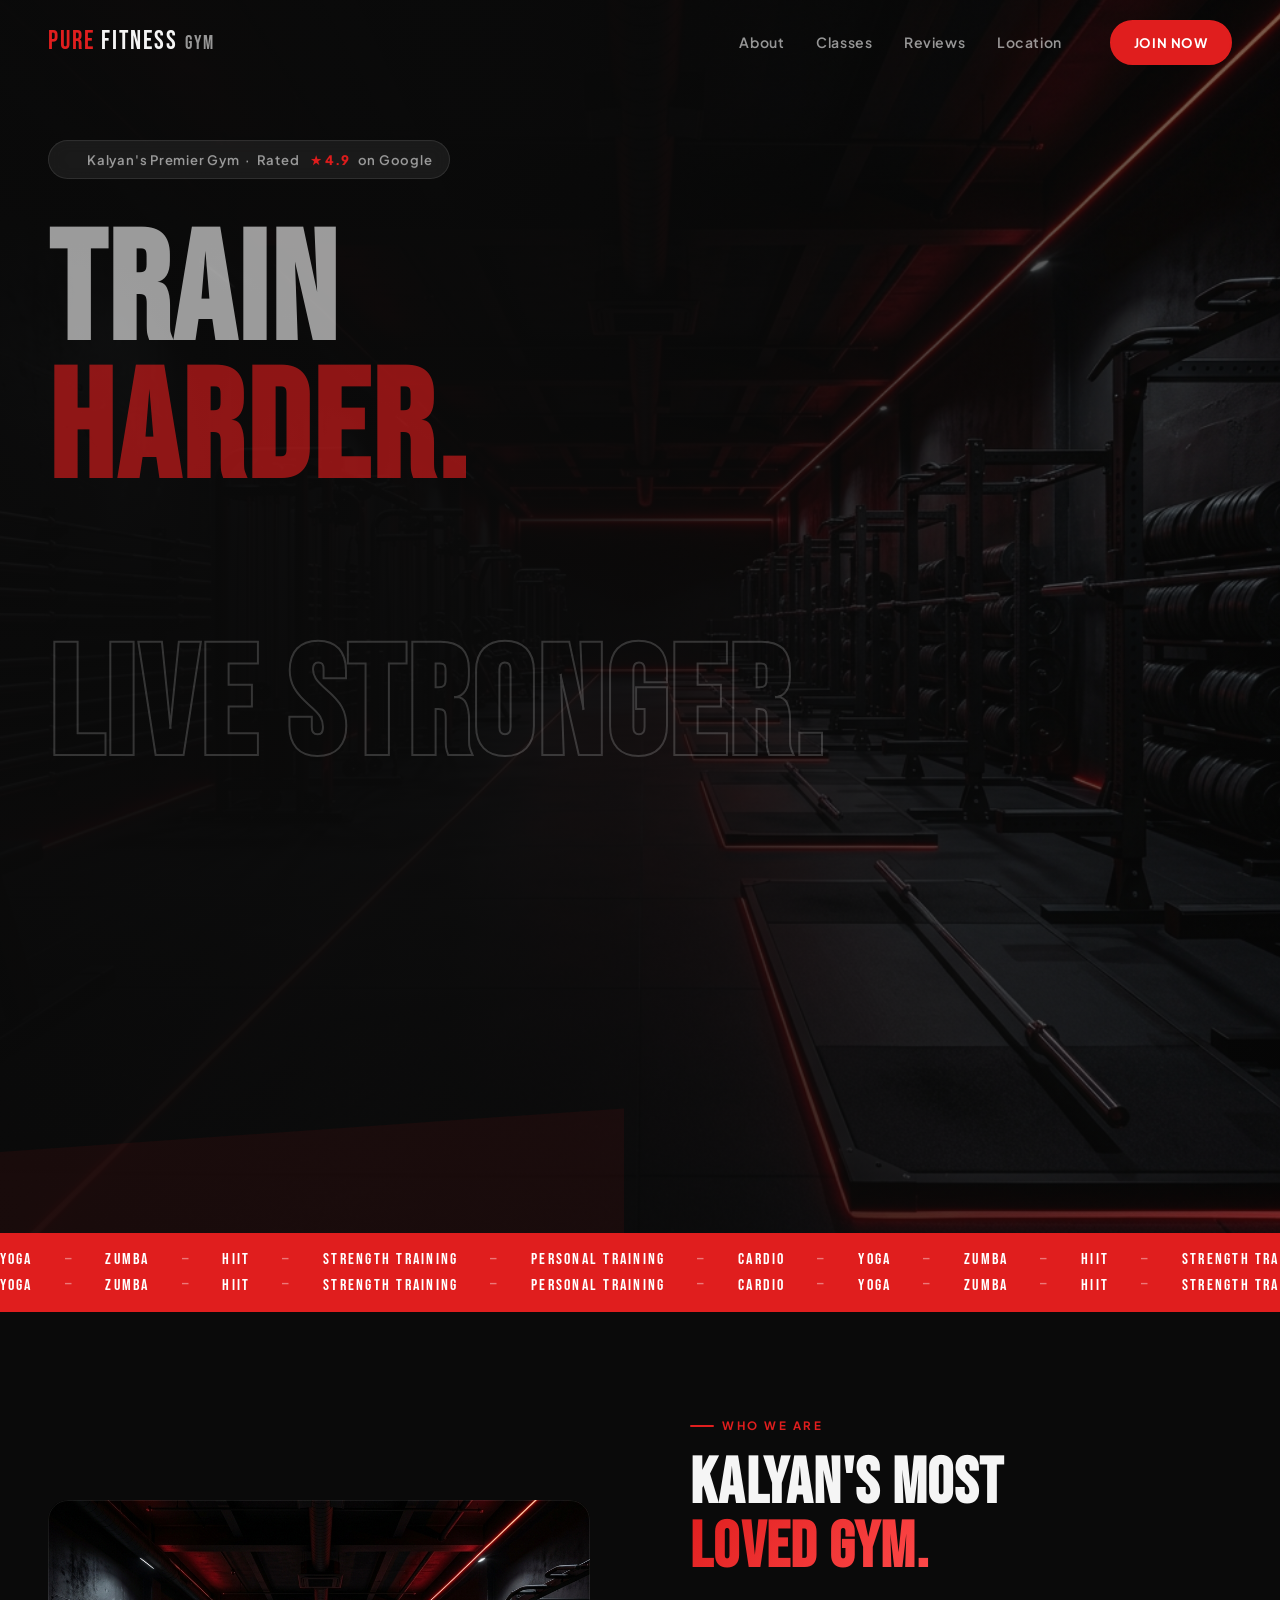
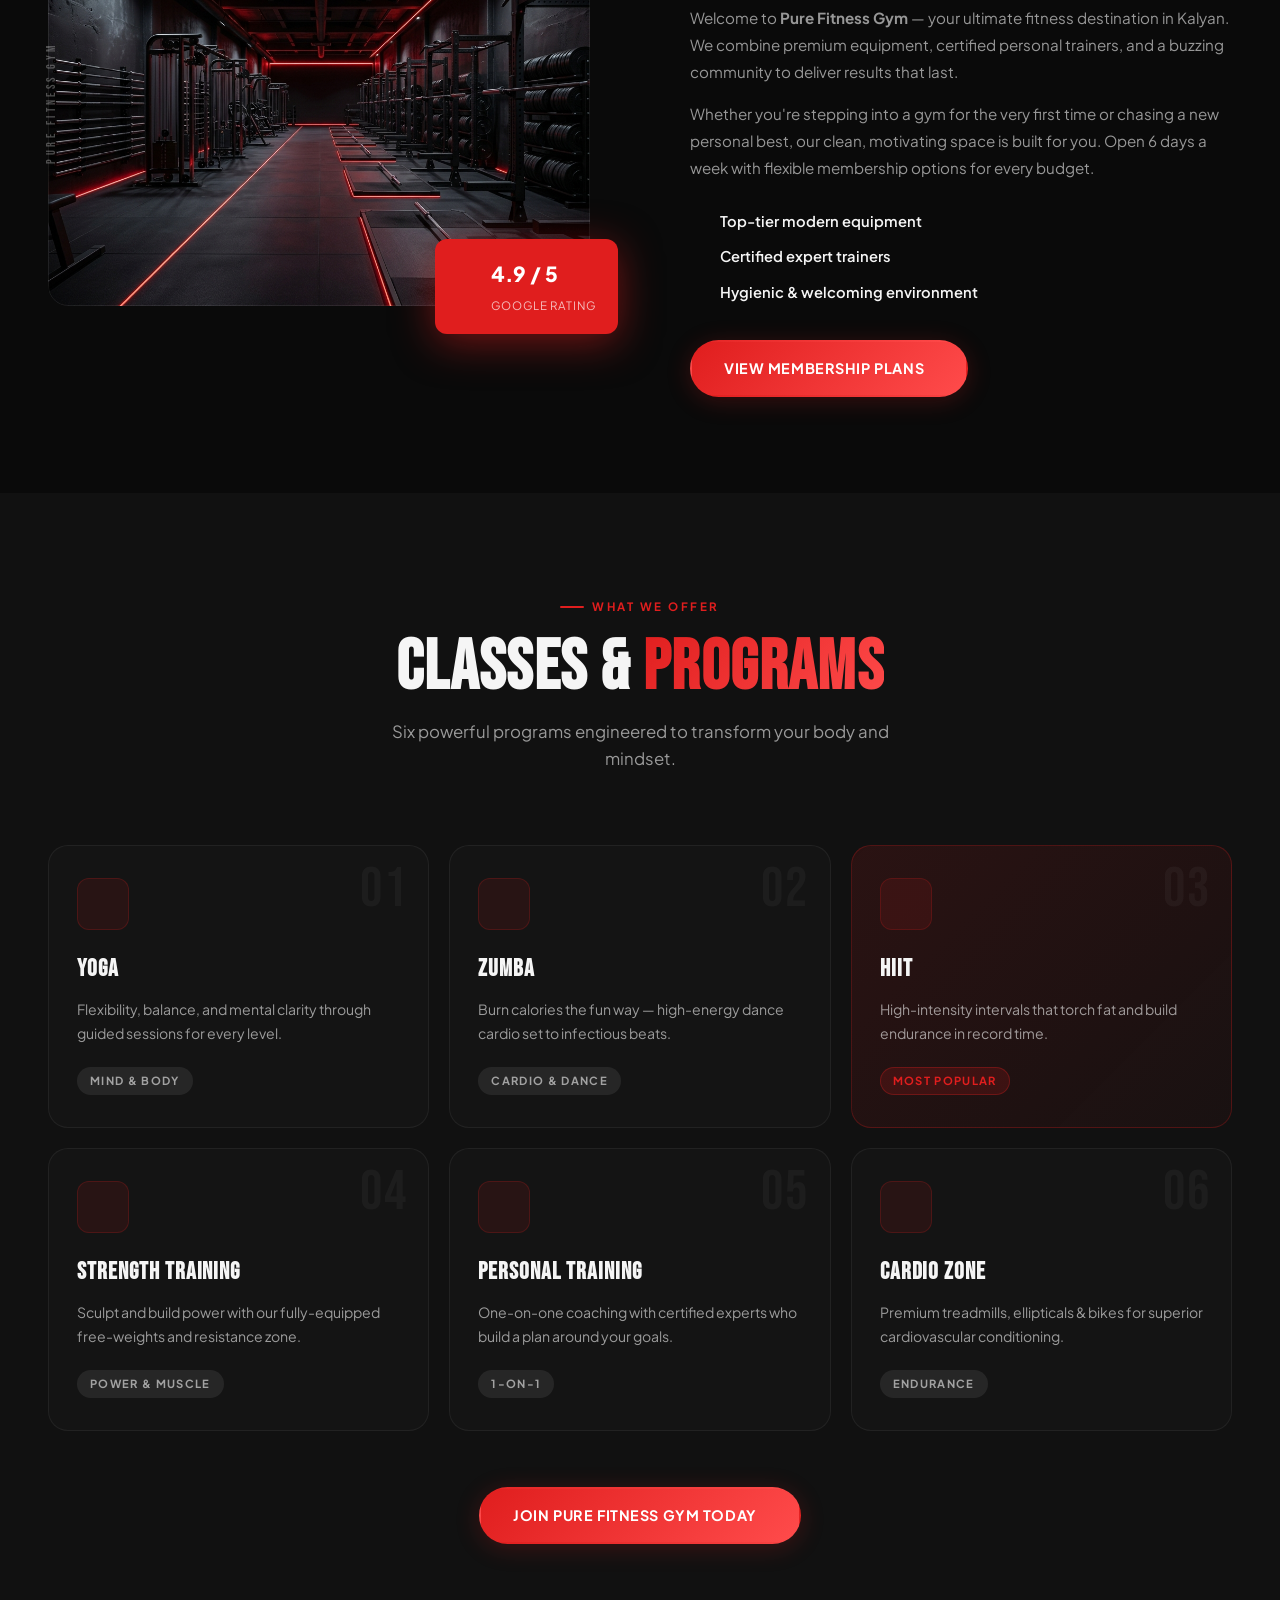
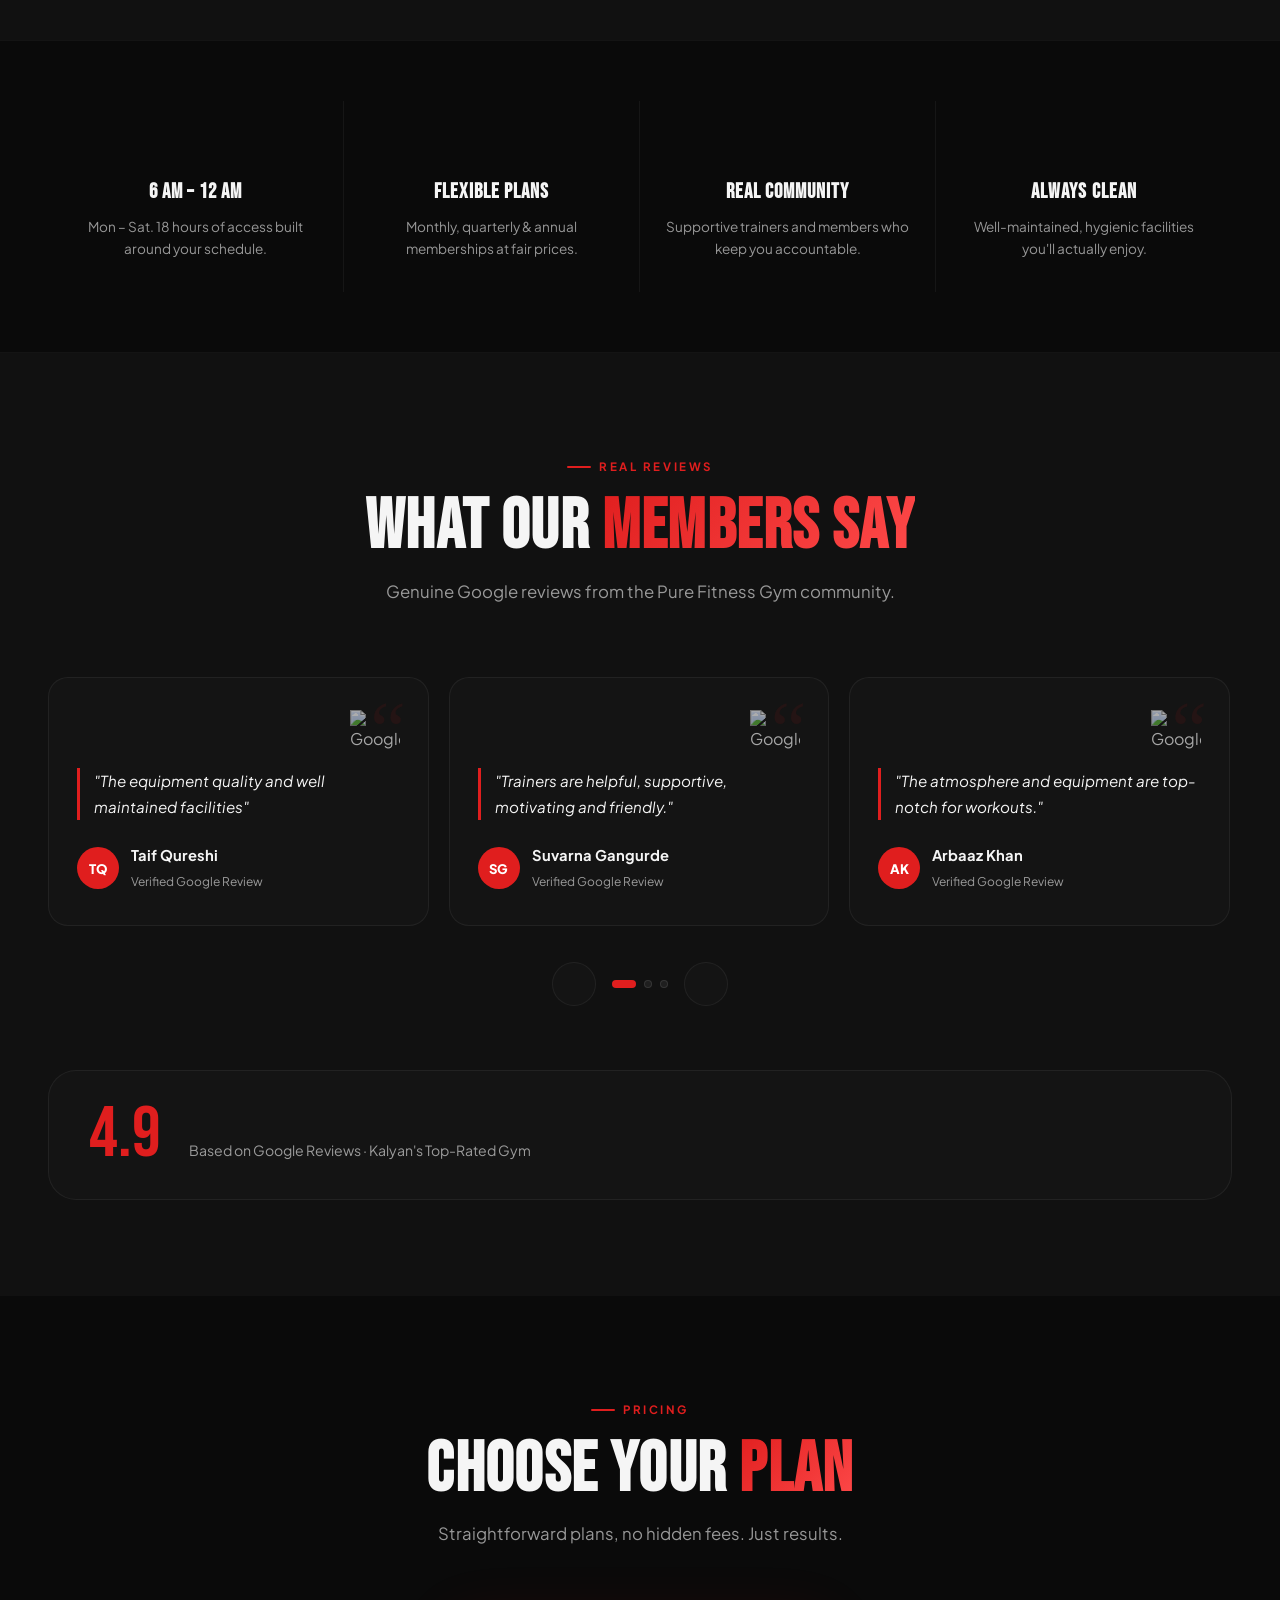
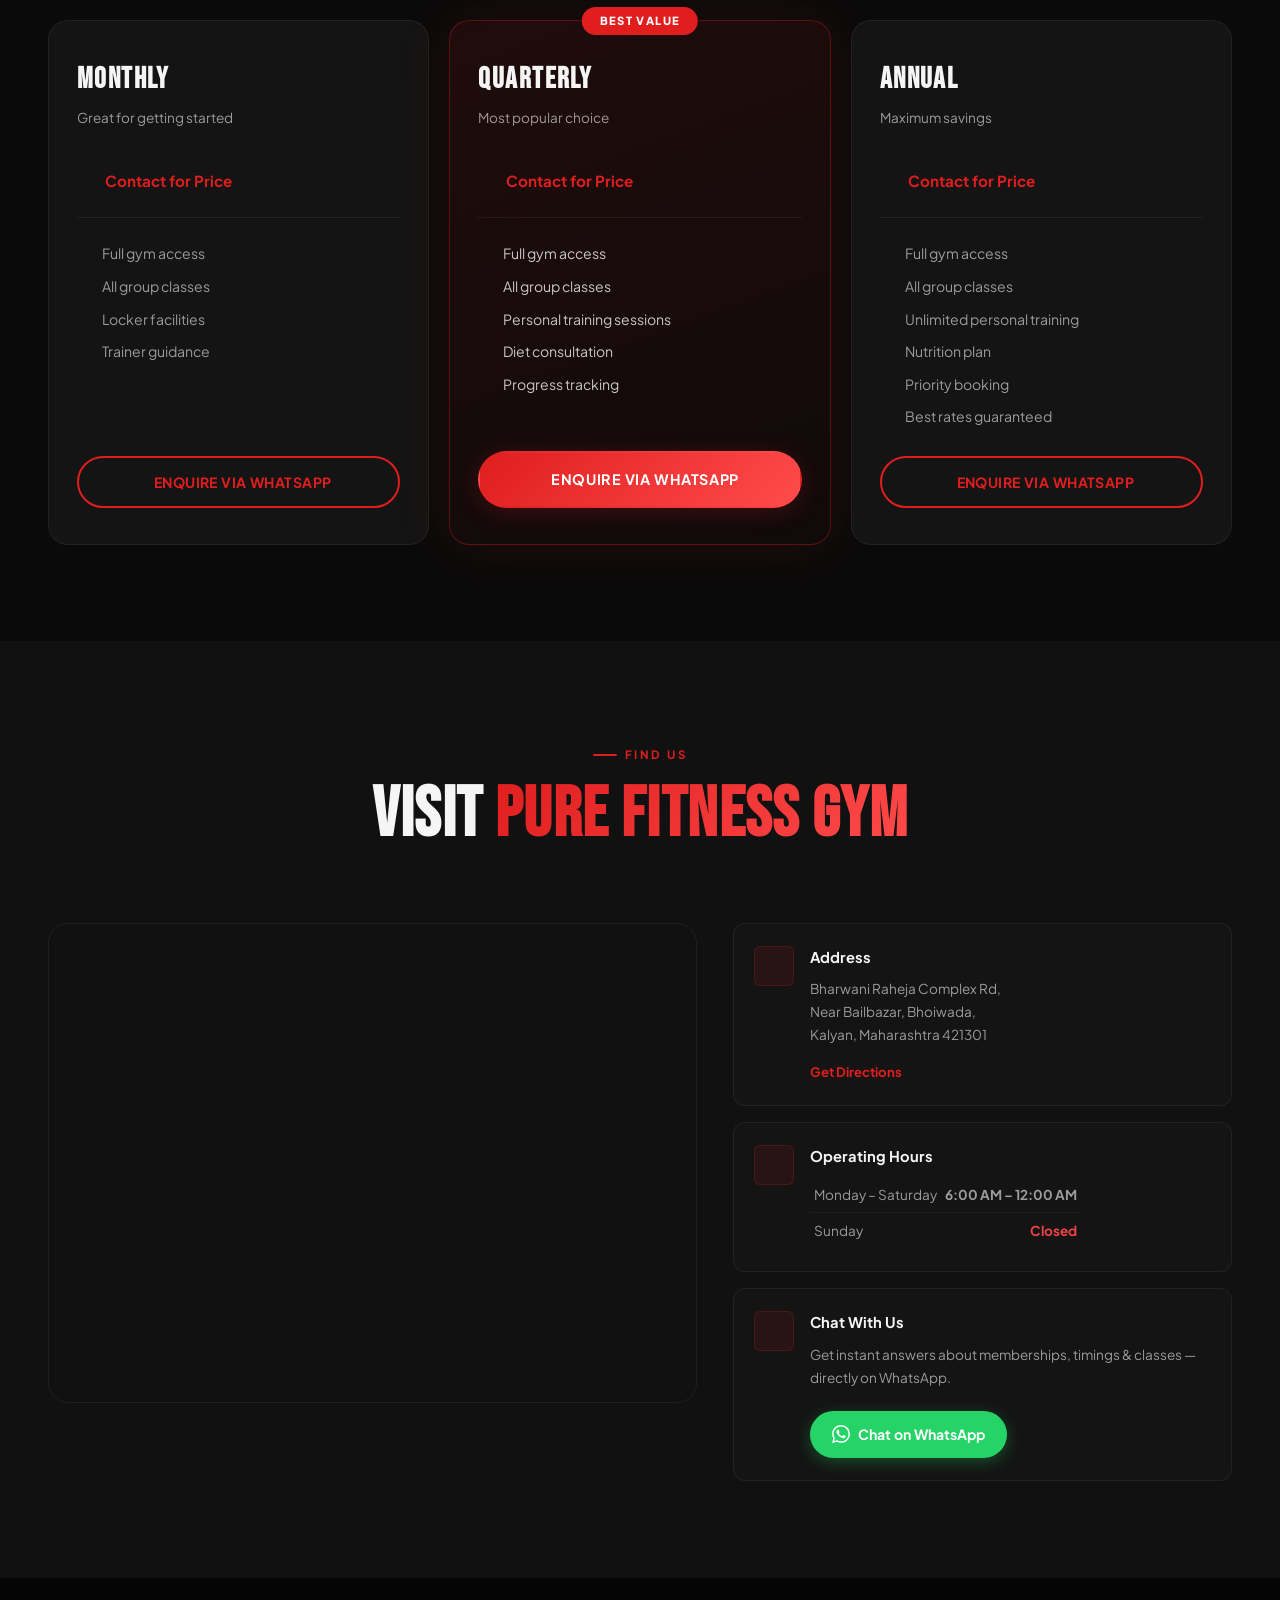
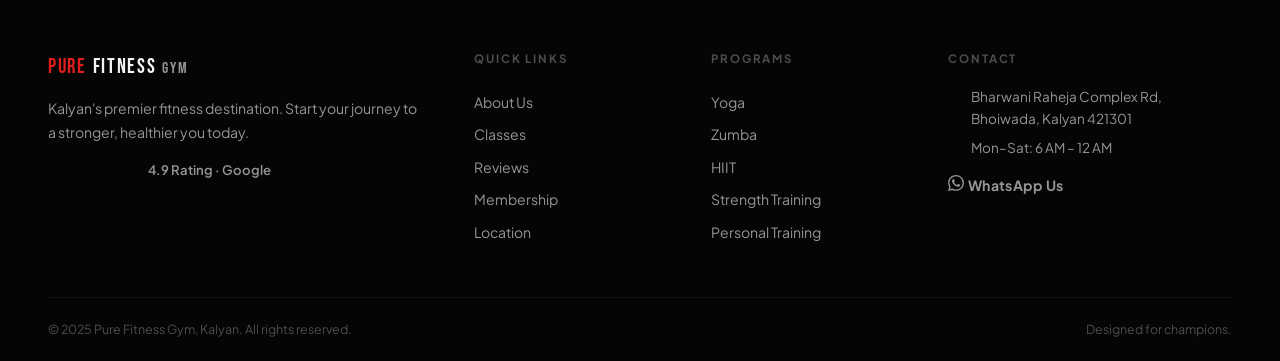
==== index.html @ e7caee36 "first commit" ====
<!DOCTYPE html>
<html lang="en">
<head>
  <meta charset="UTF-8" />
  <meta name="viewport" content="width=device-width, initial-scale=1.0" />

  <title>Pure Fitness Gym | Best Gym in Kalyan – Yoga, Zumba, HIIT & More</title>
  <meta name="description" content="Pure Fitness Gym in Kalyan, Maharashtra – Rated 4.9★ on Google. Premium equipment, expert trainers, Yoga, Zumba, HIIT & Strength Training." />
  <meta name="keywords" content="gym in Kalyan, Pure Fitness Gym, Kalyan gym, yoga Kalyan, HIIT gym, personal trainer Kalyan" />

  <!-- Open Graph -->
  <meta property="og:title" content="Pure Fitness Gym | Best Gym in Kalyan" />
  <meta property="og:description" content="Rated 4.9★ on Google. Premium equipment, expert trainers & diverse classes." />
  <meta property="og:type" content="website" />

  <!-- Google Fonts: Bebas Neue for display, Plus Jakarta Sans for body -->
  <link rel="preconnect" href="https://fonts.googleapis.com" />
  <link rel="preconnect" href="https://fonts.gstatic.com" crossorigin />
  <link href="https://fonts.googleapis.com/css2?family=Bebas+Neue&family=Plus+Jakarta+Sans:wght@300;400;500;600;700;800&display=swap" rel="stylesheet" />

  <!-- Lucide Icons CDN -->
  <script src="https://unpkg.com/lucide@latest/dist/umd/lucide.min.js"></script>

  <!-- GSAP -->
  <script src="https://cdnjs.cloudflare.com/ajax/libs/gsap/3.12.5/gsap.min.js" defer></script>
  <script src="https://cdnjs.cloudflare.com/ajax/libs/gsap/3.12.5/ScrollTrigger.min.js" defer></script>

  <link rel="stylesheet" href="style.css" />
</head>
<body>

<!-- ═══════════════════════════════════════════
     PRELOADER
═══════════════════════════════════════════ -->
<div id="preloader" aria-hidden="true">
  <div class="pre-content">
    <div class="pre-wordmark">
      <span class="pre-pure">PURE</span><span class="pre-fitness">FITNESS</span><span class="pre-gym">GYM</span>
    </div>
    <div class="pre-line"><div class="pre-fill" id="preFill"></div></div>
    <p class="pre-sub">Forging Champions Since Day One</p>
  </div>
</div>

<!-- ═══════════════════════════════════════════
     NAVIGATION
═══════════════════════════════════════════ -->
<header id="nav" role="banner">
  <div class="nav-inner">
    <a href="#hero" class="wordmark" aria-label="Pure Fitness Gym">
      <span class="wm-pure">PURE</span> <span class="wm-fitness">FITNESS</span> <span class="wm-gym">GYM</span>
    </a>

    <nav class="nav-links" aria-label="Main navigation">
      <a href="#about">About</a>
      <a href="#services">Classes</a>
      <a href="#testimonials">Reviews</a>
      <a href="#location">Location</a>
    </nav>

    <a href="#membership" class="nav-pill" id="navJoinBtn">Join Now</a>

    <button class="burger" id="burger" aria-label="Toggle menu" aria-expanded="false">
      <span></span><span></span><span></span>
    </button>
  </div>

  <div class="drawer" id="drawer" aria-hidden="true">
    <a href="#about" class="drawer-link">About</a>
    <a href="#services" class="drawer-link">Classes</a>
    <a href="#testimonials" class="drawer-link">Reviews</a>
    <a href="#location" class="drawer-link">Location</a>
    <a href="#membership" class="nav-pill drawer-pill">Join Now</a>
  </div>
</header>

<main>

<!-- ═══════════════════════════════════════════
     HERO
═══════════════════════════════════════════ -->
<section id="hero" aria-label="Hero">
  <div class="hero-media">
    <img src="hero-bg.png" alt="Pure Fitness Gym — premium strength training floor" class="hero-img" />
    <div class="hero-scrim"></div>
    <!-- Diagonal red slash design element -->
    <div class="hero-slash" aria-hidden="true"></div>
  </div>

  <div class="hero-body">
    <div class="hero-kicker" id="hKicker">
      <i data-lucide="map-pin" class="kicker-icon"></i>
      Kalyan's Premier Gym &nbsp;·&nbsp; Rated
      <span class="kicker-stars">★ 4.9</span>
      on Google
    </div>

    <h1 class="hero-title" id="hTitle">
      TRAIN<br/>
      <em>HARDER.</em><br/>
      <span class="title-outline">LIVE STRONGER.</span>
    </h1>

    <p class="hero-copy" id="hCopy">
      Modern equipment. Certified coaches. Yoga, Zumba, HIIT &amp; Strength Training —
      all in one powerful space in Kalyan.
    </p>

    <div class="hero-actions" id="hActions">
      <a href="#membership" class="btn-red" id="heroJoinBtn">
        Start Your Journey
        <i data-lucide="arrow-right"></i>
      </a>
      <a href="#services" class="btn-ghost" id="heroExploreBtn">
        <i data-lucide="dumbbell"></i>
        Explore Classes
      </a>
    </div>

    <div class="hero-stats" id="hStats">
      <div class="hstat">
        <span class="hstat-n" data-target="500">0</span><span class="hstat-plus">+</span>
        <p>Active Members</p>
      </div>
      <div class="hstat-rule"></div>
      <div class="hstat">
        <span class="hstat-n" data-target="5">0</span>
        <p>Expert Trainers</p>
      </div>
      <div class="hstat-rule"></div>
      <div class="hstat">
        <span class="hstat-n" data-target="6">0</span>
        <p>Days a Week</p>
      </div>
    </div>
  </div>

  <a href="#ticker" class="scroll-hint" aria-label="Scroll down">
    <i data-lucide="chevrons-down"></i>
  </a>
</section>

<!-- ═══════════════════════════════════════════
     TICKER
═══════════════════════════════════════════ -->
<div id="ticker" class="ticker-wrap" aria-label="Class offerings">
  <div class="ticker-track" id="tickerTrack">
    <span>YOGA</span><span class="sep" aria-hidden="true">—</span>
    <span>ZUMBA</span><span class="sep" aria-hidden="true">—</span>
    <span>HIIT</span><span class="sep" aria-hidden="true">—</span>
    <span>STRENGTH TRAINING</span><span class="sep" aria-hidden="true">—</span>
    <span>PERSONAL TRAINING</span><span class="sep" aria-hidden="true">—</span>
    <span>CARDIO</span><span class="sep" aria-hidden="true">—</span>
    <span>YOGA</span><span class="sep" aria-hidden="true">—</span>
    <span>ZUMBA</span><span class="sep" aria-hidden="true">—</span>
    <span>HIIT</span><span class="sep" aria-hidden="true">—</span>
    <span>STRENGTH TRAINING</span><span class="sep" aria-hidden="true">—</span>
    <span>PERSONAL TRAINING</span><span class="sep" aria-hidden="true">—</span>
    <span>CARDIO</span><span class="sep" aria-hidden="true">—</span>
  </div>
</div>

<!-- ═══════════════════════════════════════════
     ABOUT
═══════════════════════════════════════════ -->
<section id="about" class="section" aria-label="About Pure Fitness Gym">
  <div class="container">
    <div class="about-layout">

      <div class="about-visual" id="aboutVisual">
        <div class="about-frame">
          <img src="hero-bg.png" alt="Pure Fitness Gym training floor" loading="lazy" />
          <div class="frame-border"></div>
        </div>
        <div class="about-badge">
          <i data-lucide="star" class="badge-star"></i>
          <div>
            <strong>4.9 / 5</strong>
            <span>Google Rating</span>
          </div>
        </div>
        <!-- Vertical accent text -->
        <p class="about-vert-text" aria-hidden="true">PURE FITNESS GYM</p>
      </div>

      <div class="about-text" id="aboutText">
        <span class="eyebrow">Who We Are</span>
        <h2>Kalyan's Most<br /><mark>Loved Gym.</mark></h2>
        <p>
          Welcome to <strong>Pure Fitness Gym</strong> — your ultimate fitness destination in Kalyan.
          We combine premium equipment, certified personal trainers, and a buzzing community
          to deliver results that last.
        </p>
        <p>
          Whether you're stepping into a gym for the very first time or chasing a new personal best,
          our clean, motivating space is built for you. Open 6 days a week with flexible membership
          options for every budget.
        </p>

        <ul class="about-pills">
          <li>
            <i data-lucide="zap"></i>
            <span>Top-tier modern equipment</span>
          </li>
          <li>
            <i data-lucide="shield-check"></i>
            <span>Certified expert trainers</span>
          </li>
          <li>
            <i data-lucide="sparkles"></i>
            <span>Hygienic &amp; welcoming environment</span>
          </li>
        </ul>

        <a href="#membership" class="btn-red" id="aboutJoinBtn">
          View Membership Plans
          <i data-lucide="arrow-right"></i>
        </a>
      </div>
    </div>
  </div>
</section>

<!-- ═══════════════════════════════════════════
     SERVICES
═══════════════════════════════════════════ -->
<section id="services" class="section section--dark" aria-label="Classes and Services">
  <div class="container">
    <div class="section-head" id="servicesHead">
      <span class="eyebrow">What We Offer</span>
      <h2>Classes &amp; <mark>Programs</mark></h2>
      <p>Six powerful programs engineered to transform your body and mindset.</p>
    </div>

    <div class="services-grid" id="servicesGrid">

      <article class="svc-card" id="svcYoga">
        <div class="svc-num">01</div>
        <div class="svc-icon"><i data-lucide="wind"></i></div>
        <h3>Yoga</h3>
        <p>Flexibility, balance, and mental clarity through guided sessions for every level.</p>
        <span class="svc-tag">Mind &amp; Body</span>
      </article>

      <article class="svc-card" id="svcZumba">
        <div class="svc-num">02</div>
        <div class="svc-icon"><i data-lucide="music-2"></i></div>
        <h3>Zumba</h3>
        <p>Burn calories the fun way — high-energy dance cardio set to infectious beats.</p>
        <span class="svc-tag">Cardio &amp; Dance</span>
      </article>

      <article class="svc-card svc-card--featured" id="svcHIIT">
        <div class="svc-num">03</div>
        <div class="svc-icon"><i data-lucide="flame"></i></div>
        <h3>HIIT</h3>
        <p>High-intensity intervals that torch fat and build endurance in record time.</p>
        <span class="svc-tag svc-tag--hot">Most Popular</span>
      </article>

      <article class="svc-card" id="svcStrength">
        <div class="svc-num">04</div>
        <div class="svc-icon"><i data-lucide="dumbbell"></i></div>
        <h3>Strength Training</h3>
        <p>Sculpt and build power with our fully-equipped free-weights and resistance zone.</p>
        <span class="svc-tag">Power &amp; Muscle</span>
      </article>

      <article class="svc-card" id="svcPersonal">
        <div class="svc-num">05</div>
        <div class="svc-icon"><i data-lucide="target"></i></div>
        <h3>Personal Training</h3>
        <p>One-on-one coaching with certified experts who build a plan around your goals.</p>
        <span class="svc-tag">1-on-1</span>
      </article>

      <article class="svc-card" id="svcCardio">
        <div class="svc-num">06</div>
        <div class="svc-icon"><i data-lucide="activity"></i></div>
        <h3>Cardio Zone</h3>
        <p>Premium treadmills, ellipticals &amp; bikes for superior cardiovascular conditioning.</p>
        <span class="svc-tag">Endurance</span>
      </article>

    </div>

    <div class="services-cta">
      <a href="#membership" class="btn-red" id="servicesJoinBtn">
        Join Pure Fitness Gym Today
        <i data-lucide="arrow-right"></i>
      </a>
    </div>
  </div>
</section>

<!-- ═══════════════════════════════════════════
     PILLARS / WHY US
═══════════════════════════════════════════ -->
<section class="pillars" aria-label="Why choose Pure Fitness Gym">
  <div class="container">
    <div class="pillars-grid" id="pillarsGrid">
      <div class="pillar">
        <i data-lucide="clock-3"></i>
        <h4>6 AM – 12 AM</h4>
        <p>Mon – Sat. 18 hours of access built around your schedule.</p>
      </div>
      <div class="pillar">
        <i data-lucide="credit-card"></i>
        <h4>Flexible Plans</h4>
        <p>Monthly, quarterly &amp; annual memberships at fair prices.</p>
      </div>
      <div class="pillar">
        <i data-lucide="users"></i>
        <h4>Real Community</h4>
        <p>Supportive trainers and members who keep you accountable.</p>
      </div>
      <div class="pillar">
        <i data-lucide="shield"></i>
        <h4>Always Clean</h4>
        <p>Well-maintained, hygienic facilities you'll actually enjoy.</p>
      </div>
    </div>
  </div>
</section>

<!-- ═══════════════════════════════════════════
     TESTIMONIALS
═══════════════════════════════════════════ -->
<section id="testimonials" class="section section--dark" aria-label="Member Testimonials">
  <div class="container">
    <div class="section-head" id="testimonialsHead">
      <span class="eyebrow">Real Reviews</span>
      <h2>What Our <mark>Members Say</mark></h2>
      <p>Genuine Google reviews from the Pure Fitness Gym community.</p>
    </div>

    <div class="reviews-wrap">
      <div class="reviews-track" id="reviewsTrack" role="list">

        <div class="review-card" role="listitem" id="revTaif">
          <div class="review-top">
            <div class="review-stars" aria-label="5 stars">
              <i data-lucide="star"></i><i data-lucide="star"></i><i data-lucide="star"></i><i data-lucide="star"></i><i data-lucide="star"></i>
            </div>
            <img src="https://upload.wikimedia.org/wikipedia/commons/thumb/2/2f/Google_2015_logo.svg/272px-Google_2015_logo.svg.png" alt="Google" class="g-logo" loading="lazy" />
          </div>
          <blockquote>"The equipment quality and well maintained facilities"</blockquote>
          <div class="review-author">
            <div class="review-avatar">TQ</div>
            <div>
              <strong>Taif Qureshi</strong>
              <span>Verified Google Review</span>
            </div>
          </div>
        </div>

        <div class="review-card" role="listitem" id="revSuvarna">
          <div class="review-top">
            <div class="review-stars" aria-label="5 stars">
              <i data-lucide="star"></i><i data-lucide="star"></i><i data-lucide="star"></i><i data-lucide="star"></i><i data-lucide="star"></i>
            </div>
            <img src="https://upload.wikimedia.org/wikipedia/commons/thumb/2/2f/Google_2015_logo.svg/272px-Google_2015_logo.svg.png" alt="Google" class="g-logo" loading="lazy" />
          </div>
          <blockquote>"Trainers are helpful, supportive, motivating and friendly."</blockquote>
          <div class="review-author">
            <div class="review-avatar">SG</div>
            <div>
              <strong>Suvarna Gangurde</strong>
              <span>Verified Google Review</span>
            </div>
          </div>
        </div>

        <div class="review-card" role="listitem" id="revArbaaz">
          <div class="review-top">
            <div class="review-stars" aria-label="5 stars">
              <i data-lucide="star"></i><i data-lucide="star"></i><i data-lucide="star"></i><i data-lucide="star"></i><i data-lucide="star"></i>
            </div>
            <img src="https://upload.wikimedia.org/wikipedia/commons/thumb/2/2f/Google_2015_logo.svg/272px-Google_2015_logo.svg.png" alt="Google" class="g-logo" loading="lazy" />
          </div>
          <blockquote>"The atmosphere and equipment are top-notch for workouts."</blockquote>
          <div class="review-author">
            <div class="review-avatar">AK</div>
            <div>
              <strong>Arbaaz Khan</strong>
              <span>Verified Google Review</span>
            </div>
          </div>
        </div>

      </div>

      <div class="reviews-nav" aria-label="Testimonial navigation">
        <button class="rnav-btn" id="rPrev" aria-label="Previous review"><i data-lucide="arrow-left"></i></button>
        <div class="rnav-dots" id="rDots">
          <button class="rdot active" data-i="0" aria-label="Review 1"></button>
          <button class="rdot" data-i="1" aria-label="Review 2"></button>
          <button class="rdot" data-i="2" aria-label="Review 3"></button>
        </div>
        <button class="rnav-btn" id="rNext" aria-label="Next review"><i data-lucide="arrow-right"></i></button>
      </div>
    </div>

    <!-- Rating bar -->
    <div class="rating-bar" id="ratingBar">
      <div class="rating-num">4.9</div>
      <div class="rating-right">
        <div class="rating-stars">
          <i data-lucide="star"></i><i data-lucide="star"></i><i data-lucide="star"></i><i data-lucide="star"></i><i data-lucide="star"></i>
        </div>
        <p>Based on Google Reviews · Kalyan's Top-Rated Gym</p>
      </div>
    </div>
  </div>
</section>

<!-- ═══════════════════════════════════════════
     MEMBERSHIP
═══════════════════════════════════════════ -->
<section id="membership" class="section" aria-label="Membership Plans">
  <div class="container">
    <div class="section-head" id="membershipHead">
      <span class="eyebrow">Pricing</span>
      <h2>Choose Your <mark>Plan</mark></h2>
      <p>Straightforward plans, no hidden fees. Just results.</p>
    </div>

    <div class="plans-row" id="plansRow">

      <div class="plan-card" id="planMonthly">
        <div class="plan-top">
          <h3>Monthly</h3>
          <p>Great for getting started</p>
        </div>
        <div class="plan-price">
          <i data-lucide="phone-call" class="plan-icon"></i>
          <span>Contact for Price</span>
        </div>
        <ul class="plan-list">
          <li><i data-lucide="check"></i> Full gym access</li>
          <li><i data-lucide="check"></i> All group classes</li>
          <li><i data-lucide="check"></i> Locker facilities</li>
          <li><i data-lucide="check"></i> Trainer guidance</li>
        </ul>
        <a href="https://wa.me/919XXXXXXXXX?text=Hi%20Pure%20Fitness%20Gym!%20I%27m%20interested%20in%20Monthly%20membership." class="btn-outline-red" id="planMonthlyBtn" target="_blank" rel="noopener noreferrer">
          <i data-lucide="message-circle"></i> Enquire via WhatsApp
        </a>
      </div>

      <div class="plan-card plan-card--featured" id="planQuarterly">
        <div class="plan-badge">Best Value</div>
        <div class="plan-top">
          <h3>Quarterly</h3>
          <p>Most popular choice</p>
        </div>
        <div class="plan-price">
          <i data-lucide="phone-call" class="plan-icon"></i>
          <span>Contact for Price</span>
        </div>
        <ul class="plan-list">
          <li><i data-lucide="check"></i> Full gym access</li>
          <li><i data-lucide="check"></i> All group classes</li>
          <li><i data-lucide="check"></i> Personal training sessions</li>
          <li><i data-lucide="check"></i> Diet consultation</li>
          <li><i data-lucide="check"></i> Progress tracking</li>
        </ul>
        <a href="https://wa.me/919XXXXXXXXX?text=Hi%20Pure%20Fitness%20Gym!%20I%27m%20interested%20in%20Quarterly%20membership." class="btn-red" id="planQuarterlyBtn" target="_blank" rel="noopener noreferrer">
          <i data-lucide="message-circle"></i> Enquire via WhatsApp
        </a>
      </div>

      <div class="plan-card" id="planAnnual">
        <div class="plan-top">
          <h3>Annual</h3>
          <p>Maximum savings</p>
        </div>
        <div class="plan-price">
          <i data-lucide="phone-call" class="plan-icon"></i>
          <span>Contact for Price</span>
        </div>
        <ul class="plan-list">
          <li><i data-lucide="check"></i> Full gym access</li>
          <li><i data-lucide="check"></i> All group classes</li>
          <li><i data-lucide="check"></i> Unlimited personal training</li>
          <li><i data-lucide="check"></i> Nutrition plan</li>
          <li><i data-lucide="check"></i> Priority booking</li>
          <li><i data-lucide="check"></i> Best rates guaranteed</li>
        </ul>
        <a href="https://wa.me/919XXXXXXXXX?text=Hi%20Pure%20Fitness%20Gym!%20I%27m%20interested%20in%20Annual%20membership." class="btn-outline-red" id="planAnnualBtn" target="_blank" rel="noopener noreferrer">
          <i data-lucide="message-circle"></i> Enquire via WhatsApp
        </a>
      </div>

    </div>
  </div>
</section>

<!-- ═══════════════════════════════════════════
     LOCATION
═══════════════════════════════════════════ -->
<section id="location" class="section section--dark" aria-label="Location and Hours">
  <div class="container">
    <div class="section-head" id="locationHead">
      <span class="eyebrow">Find Us</span>
      <h2>Visit <mark>Pure Fitness Gym</mark></h2>
    </div>

    <div class="location-layout">

      <div class="map-box" id="mapBox">
        <iframe
          title="Pure Fitness Gym on Google Maps"
          src="https://maps.google.com/maps?q=Bharwani+Raheja+Complex+Rd,+near+BAILBAZAR,+Bhoiwada,+Kalyan,+Maharashtra+421301&output=embed"
          width="100%" height="100%"
          style="border:0;" allowfullscreen="" loading="lazy"
          referrerpolicy="no-referrer-when-downgrade">
        </iframe>
      </div>

      <div class="location-cards" id="locationCards">

        <div class="loc-card">
          <div class="loc-icon"><i data-lucide="map-pin"></i></div>
          <div>
            <h4>Address</h4>
            <p>Bharwani Raheja Complex Rd,<br />Near Bailbazar, Bhoiwada,<br />Kalyan, Maharashtra 421301</p>
            <a href="https://maps.google.com/?q=Pure+Fitness+Gym+Kalyan" class="loc-link" target="_blank" rel="noopener noreferrer" id="directionsBtn">
              Get Directions <i data-lucide="external-link"></i>
            </a>
          </div>
        </div>

        <div class="loc-card">
          <div class="loc-icon"><i data-lucide="clock"></i></div>
          <div>
            <h4>Operating Hours</h4>
            <table class="hours-table">
              <tbody>
                <tr>
                  <td>Monday – Saturday</td>
                  <td class="hour-val">6:00 AM – 12:00 AM</td>
                </tr>
                <tr>
                  <td>Sunday</td>
                  <td class="hour-val closed">Closed</td>
                </tr>
              </tbody>
            </table>
          </div>
        </div>

        <div class="loc-card">
          <div class="loc-icon"><i data-lucide="message-circle"></i></div>
          <div>
            <h4>Chat With Us</h4>
            <p>Get instant answers about memberships, timings &amp; classes — directly on WhatsApp.</p>
            <a href="https://wa.me/919XXXXXXXXX?text=Hi%20Pure%20Fitness%20Gym!" class="btn-wa" id="locWaBtn" target="_blank" rel="noopener noreferrer">
              <svg viewBox="0 0 24 24" fill="currentColor" width="18" height="18" aria-hidden="true"><path d="M17.472 14.382c-.297-.149-1.758-.867-2.03-.967-.273-.099-.471-.148-.67.15-.197.297-.767.966-.94 1.164-.173.199-.347.223-.644.075-.297-.15-1.255-.463-2.39-1.475-.883-.788-1.48-1.761-1.653-2.059-.173-.297-.018-.458.13-.606.134-.133.298-.347.446-.52.149-.174.198-.298.298-.497.099-.198.05-.371-.025-.52-.075-.149-.669-1.612-.916-2.207-.242-.579-.487-.5-.669-.51-.173-.008-.371-.01-.57-.01-.198 0-.52.074-.792.372-.272.297-1.04 1.016-1.04 2.479 0 1.462 1.065 2.875 1.213 3.074.149.198 2.096 3.2 5.077 4.487.709.306 1.262.489 1.694.625.712.227 1.36.195 1.871.118.571-.085 1.758-.719 2.006-1.413.248-.694.248-1.289.173-1.413-.074-.124-.272-.198-.57-.347m-5.421 7.403h-.004a9.87 9.87 0 01-5.031-1.378l-.361-.214-3.741.982.998-3.648-.235-.374a9.86 9.86 0 01-1.51-5.26c.001-5.45 4.436-9.884 9.888-9.884 2.64 0 5.122 1.03 6.988 2.898a9.825 9.825 0 012.893 6.994c-.003 5.45-4.437 9.884-9.885 9.884m8.413-18.297A11.815 11.815 0 0012.05 0C5.495 0 .16 5.335.157 11.892c0 2.096.547 4.142 1.588 5.945L.057 24l6.305-1.654a11.882 11.882 0 005.683 1.448h.005c6.554 0 11.89-5.335 11.893-11.893a11.821 11.821 0 00-3.48-8.413Z"/></svg>
              Chat on WhatsApp
            </a>
          </div>
        </div>

      </div>
    </div>
  </div>
</section>

</main>

<!-- ═══════════════════════════════════════════
     FOOTER
═══════════════════════════════════════════ -->
<footer class="footer" role="contentinfo">
  <div class="container">
    <div class="footer-top">
      <div class="footer-brand">
        <a href="#hero" class="wordmark footer-wm">
          <span class="wm-pure">PURE</span> <span class="wm-fitness">FITNESS</span> <span class="wm-gym">GYM</span>
        </a>
        <p>Kalyan's premier fitness destination. Start your journey to a stronger, healthier you today.</p>
        <div class="footer-rating">
          <i data-lucide="star"></i><i data-lucide="star"></i><i data-lucide="star"></i><i data-lucide="star"></i><i data-lucide="star"></i>
          <span>4.9 Rating · Google</span>
        </div>
      </div>

      <div class="footer-col">
        <h5>Quick Links</h5>
        <a href="#about">About Us</a>
        <a href="#services">Classes</a>
        <a href="#testimonials">Reviews</a>
        <a href="#membership">Membership</a>
        <a href="#location">Location</a>
      </div>

      <div class="footer-col">
        <h5>Programs</h5>
        <a href="#services">Yoga</a>
        <a href="#services">Zumba</a>
        <a href="#services">HIIT</a>
        <a href="#services">Strength Training</a>
        <a href="#services">Personal Training</a>
      </div>

      <div class="footer-col">
        <h5>Contact</h5>
        <p>
          <i data-lucide="map-pin"></i>
          Bharwani Raheja Complex Rd,<br />Bhoiwada, Kalyan 421301
        </p>
        <p>
          <i data-lucide="clock"></i>
          Mon–Sat: 6 AM – 12 AM
        </p>
        <a href="https://wa.me/919XXXXXXXXX?text=Hi%20Pure%20Fitness%20Gym!" class="btn-wa footer-wa" target="_blank" rel="noopener noreferrer" id="footerWaBtn">
          <svg viewBox="0 0 24 24" fill="currentColor" width="16" height="16" aria-hidden="true"><path d="M17.472 14.382c-.297-.149-1.758-.867-2.03-.967-.273-.099-.471-.148-.67.15-.197.297-.767.966-.94 1.164-.173.199-.347.223-.644.075-.297-.15-1.255-.463-2.39-1.475-.883-.788-1.48-1.761-1.653-2.059-.173-.297-.018-.458.13-.606.134-.133.298-.347.446-.52.149-.174.198-.298.298-.497.099-.198.05-.371-.025-.52-.075-.149-.669-1.612-.916-2.207-.242-.579-.487-.5-.669-.51-.173-.008-.371-.01-.57-.01-.198 0-.52.074-.792.372-.272.297-1.04 1.016-1.04 2.479 0 1.462 1.065 2.875 1.213 3.074.149.198 2.096 3.2 5.077 4.487.709.306 1.262.489 1.694.625.712.227 1.36.195 1.871.118.571-.085 1.758-.719 2.006-1.413.248-.694.248-1.289.173-1.413-.074-.124-.272-.198-.57-.347m-5.421 7.403h-.004a9.87 9.87 0 01-5.031-1.378l-.361-.214-3.741.982.998-3.648-.235-.374a9.86 9.86 0 01-1.51-5.26c.001-5.45 4.436-9.884 9.888-9.884 2.64 0 5.122 1.03 6.988 2.898a9.825 9.825 0 012.893 6.994c-.003 5.45-4.437 9.884-9.885 9.884m8.413-18.297A11.815 11.815 0 0012.05 0C5.495 0 .16 5.335.157 11.892c0 2.096.547 4.142 1.588 5.945L.057 24l6.305-1.654a11.882 11.882 0 005.683 1.448h.005c6.554 0 11.89-5.335 11.893-11.893a11.821 11.821 0 00-3.48-8.413Z"/></svg>
          WhatsApp Us
        </a>
      </div>
    </div>

    <div class="footer-bottom">
      <p>&copy; 2025 Pure Fitness Gym, Kalyan. All rights reserved.</p>
      <p>Designed for champions.</p>
    </div>
  </div>
</footer>

<!-- ═══════════════════════════════════════════
     FLOATING WHATSAPP
═══════════════════════════════════════════ -->
<a href="https://wa.me/919XXXXXXXXX?text=Hi%20Pure%20Fitness%20Gym!%20I%27d%20like%20to%20know%20about%20memberships."
   class="wa-float"
   id="waFloat"
   target="_blank"
   rel="noopener noreferrer"
   aria-label="Chat with Pure Fitness Gym on WhatsApp">
  <svg viewBox="0 0 24 24" fill="currentColor" aria-hidden="true"><path d="M17.472 14.382c-.297-.149-1.758-.867-2.03-.967-.273-.099-.471-.148-.67.15-.197.297-.767.966-.94 1.164-.173.199-.347.223-.644.075-.297-.15-1.255-.463-2.39-1.475-.883-.788-1.48-1.761-1.653-2.059-.173-.297-.018-.458.13-.606.134-.133.298-.347.446-.52.149-.174.198-.298.298-.497.099-.198.05-.371-.025-.52-.075-.149-.669-1.612-.916-2.207-.242-.579-.487-.5-.669-.51-.173-.008-.371-.01-.57-.01-.198 0-.52.074-.792.372-.272.297-1.04 1.016-1.04 2.479 0 1.462 1.065 2.875 1.213 3.074.149.198 2.096 3.2 5.077 4.487.709.306 1.262.489 1.694.625.712.227 1.36.195 1.871.118.571-.085 1.758-.719 2.006-1.413.248-.694.248-1.289.173-1.413-.074-.124-.272-.198-.57-.347m-5.421 7.403h-.004a9.87 9.87 0 01-5.031-1.378l-.361-.214-3.741.982.998-3.648-.235-.374a9.86 9.86 0 01-1.51-5.26c.001-5.45 4.436-9.884 9.888-9.884 2.64 0 5.122 1.03 6.988 2.898a9.825 9.825 0 012.893 6.994c-.003 5.45-4.437 9.884-9.885 9.884m8.413-18.297A11.815 11.815 0 0012.05 0C5.495 0 .16 5.335.157 11.892c0 2.096.547 4.142 1.588 5.945L.057 24l6.305-1.654a11.882 11.882 0 005.683 1.448h.005c6.554 0 11.89-5.335 11.893-11.893a11.821 11.821 0 00-3.48-8.413Z"/></svg>
  <span class="wa-tip">Chat with us!</span>
</a>

<script src="main.js"></script>
</body>
</html>
---- style.css ----
/* ================================================================
   PURE FITNESS GYM — PREMIUM RED & BLACK THEME
   Typography: Bebas Neue (display) + Plus Jakarta Sans (body)
   Palette: #E01E1E (red) · #0A0A0A (black) · #F5F5F5 (white)
================================================================ */

/* ── 1. TOKENS ─────────────────────────────────────────── */
:root {
  --red:        #E01E1E;
  --red-2:      #FF2D2D;
  --red-dk:     #B01515;
  --red-glow:   rgba(224, 30, 30, 0.22);
  --red-tint:   rgba(224, 30, 30, 0.07);
  --black:      #0A0A0A;
  --black-2:    #111111;
  --black-3:    #191919;
  --black-4:    #222222;
  --card-bg:    #141414;
  --card-border:rgba(255,255,255,0.06);
  --white:      #F5F5F5;
  --white-60:   rgba(245,245,245,0.60);
  --white-30:   rgba(245,245,245,0.30);
  --white-08:   rgba(255,255,255,0.08);
  --wa:         #25D366;
  --wa-dk:      #128C7E;

  /* Gradients */
  --grad-red:   linear-gradient(135deg, #E01E1E 0%, #FF4B4B 100%);
  --grad-hero:  linear-gradient(to right, rgba(10,10,10,0.96) 35%, rgba(10,10,10,0.55) 100%);
  --grad-card:  linear-gradient(135deg, rgba(224,30,30,0.06) 0%, transparent 70%);

  /* Type */
  --font-display: 'Bebas Neue', sans-serif;
  --font-body:    'Plus Jakarta Sans', sans-serif;

  /* Spacing */
  --sp: 96px;
  --cw: 1240px;
  --cp: 28px;

  /* Misc */
  --r-sm:  6px;
  --r-md:  12px;
  --r-lg:  20px;
  --r-xl:  28px;
}

/* ── 2. RESET ──────────────────────────────────────────── */
*, *::before, *::after { margin:0; padding:0; box-sizing:border-box; }
html { scroll-behavior: smooth; -webkit-text-size-adjust: 100%; }
body {
  font-family: var(--font-body);
  background: var(--black);
  color: var(--white);
  line-height: 1.6;
  overflow-x: hidden;
  -webkit-font-smoothing: antialiased;
}
img { max-width:100%; height:auto; display:block; }
a { text-decoration:none; color:inherit; }
ul { list-style:none; }
button { cursor:pointer; font-family:inherit; background:none; border:none; }

/* ── 3. LAYOUT ─────────────────────────────────────────── */
.container {
  max-width: var(--cw);
  margin: 0 auto;
  padding: 0 var(--cp);
}
.section { padding: var(--sp) 0; }
.section--dark { background: var(--black-2); }

/* ── 4. TYPOGRAPHY ─────────────────────────────────────── */
.eyebrow {
  display: inline-flex;
  align-items: center;
  gap: 8px;
  font-size: 0.72rem;
  font-weight: 700;
  letter-spacing: 0.22em;
  text-transform: uppercase;
  color: var(--red);
  margin-bottom: 16px;
}
.eyebrow::before {
  content: '';
  display: block;
  width: 24px;
  height: 2px;
  background: var(--red);
  border-radius: 2px;
}

.section-head {
  text-align: center;
  margin-bottom: 72px;
}
.section-head h2 {
  font-family: var(--font-display);
  font-size: clamp(3rem, 5.5vw, 5rem);
  line-height: 1;
  letter-spacing: 0.02em;
  color: var(--white);
  margin-bottom: 16px;
}
.section-head h2 mark {
  background: var(--grad-red);
  -webkit-background-clip: text;
  -webkit-text-fill-color: transparent;
  background-clip: text;
}
.section-head p {
  font-size: 1.05rem;
  color: var(--white-60);
  max-width: 520px;
  margin: 0 auto;
}

/* ── 5. WORDMARK ───────────────────────────────────────── */
.wordmark {
  font-family: var(--font-display);
  letter-spacing: 0.08em;
  font-size: 1.6rem;
  color: var(--white);
  display: inline-flex;
  gap: 6px;
  align-items: baseline;
}
.wm-pure    { color: var(--red); }
.wm-fitness { color: var(--white); }
.wm-gym     { color: var(--white-60); font-size: 0.75em; }

/* ── 6. BUTTONS ────────────────────────────────────────── */
.btn-red {
  display: inline-flex;
  align-items: center;
  gap: 10px;
  font-family: var(--font-body);
  font-weight: 700;
  font-size: 0.9rem;
  letter-spacing: 0.04em;
  text-transform: uppercase;
  padding: 15px 32px;
  border-radius: 100px;
  background: var(--grad-red);
  color: #fff;
  border: 2px solid transparent;
  box-shadow: 0 4px 24px var(--red-glow);
  transition: transform 0.2s ease, box-shadow 0.2s ease;
  cursor: pointer;
  white-space: nowrap;
}
.btn-red:hover {
  transform: translateY(-3px);
  box-shadow: 0 8px 36px rgba(224,30,30,0.45);
}
.btn-red:active { transform: translateY(0); }

.btn-ghost {
  display: inline-flex;
  align-items: center;
  gap: 10px;
  font-family: var(--font-body);
  font-weight: 700;
  font-size: 0.9rem;
  letter-spacing: 0.04em;
  text-transform: uppercase;
  padding: 13px 30px;
  border-radius: 100px;
  background: transparent;
  color: var(--white);
  border: 2px solid var(--white-30);
  transition: all 0.2s ease;
  white-space: nowrap;
}
.btn-ghost:hover {
  border-color: var(--red);
  color: var(--red);
  transform: translateY(-3px);
}

.btn-outline-red {
  display: inline-flex;
  align-items: center;
  gap: 8px;
  font-family: var(--font-body);
  font-weight: 700;
  font-size: 0.88rem;
  letter-spacing: 0.03em;
  text-transform: uppercase;
  padding: 13px 28px;
  border-radius: 100px;
  background: transparent;
  color: var(--red);
  border: 2px solid var(--red);
  transition: all 0.2s ease;
  width: 100%;
  justify-content: center;
}
.btn-outline-red:hover {
  background: var(--red);
  color: #fff;
  transform: translateY(-2px);
  box-shadow: 0 6px 24px var(--red-glow);
}

.btn-wa {
  display: inline-flex;
  align-items: center;
  gap: 8px;
  font-family: var(--font-body);
  font-weight: 700;
  font-size: 0.88rem;
  padding: 12px 22px;
  border-radius: 100px;
  background: var(--wa);
  color: #fff;
  border: none;
  box-shadow: 0 4px 16px rgba(37,211,102,0.3);
  transition: all 0.2s ease;
  margin-top: 12px;
  white-space: nowrap;
}
.btn-wa:hover {
  background: var(--wa-dk);
  transform: translateY(-2px);
  box-shadow: 0 8px 24px rgba(37,211,102,0.4);
}

/* ── 7. PRELOADER ──────────────────────────────────────── */
#preloader {
  position: fixed;
  inset: 0;
  z-index: 9999;
  background: var(--black);
  display: flex;
  align-items: center;
  justify-content: center;
}
.pre-content { text-align: center; }
.pre-wordmark {
  display: flex;
  align-items: baseline;
  gap: 10px;
  justify-content: center;
  margin-bottom: 32px;
}
.pre-pure {
  font-family: var(--font-display);
  font-size: clamp(2.4rem, 7vw, 4rem);
  letter-spacing: 0.08em;
  color: var(--red);
}
.pre-fitness {
  font-family: var(--font-display);
  font-size: clamp(2.4rem, 7vw, 4rem);
  letter-spacing: 0.08em;
  color: var(--white);
}
.pre-gym {
  font-family: var(--font-display);
  font-size: clamp(1.4rem, 4vw, 2.2rem);
  letter-spacing: 0.1em;
  color: var(--white-60);
}
.pre-line {
  width: 200px;
  height: 2px;
  background: var(--white-08);
  border-radius: 2px;
  margin: 0 auto 20px;
  overflow: hidden;
}
.pre-fill {
  height: 100%;
  width: 0%;
  background: var(--grad-red);
  border-radius: 2px;
  transition: width 0.08s linear;
}
.pre-sub {
  font-size: 0.72rem;
  letter-spacing: 0.22em;
  text-transform: uppercase;
  color: var(--white-30);
}

/* ── 8. NAVIGATION ─────────────────────────────────────── */
#nav {
  position: fixed;
  top: 0; left: 0; right: 0;
  z-index: 500;
  transition: background 0.3s ease, box-shadow 0.3s ease;
}
#nav.scrolled {
  background: rgba(10,10,10,0.95);
  backdrop-filter: blur(18px);
  box-shadow: 0 1px 0 rgba(255,255,255,0.05);
}
.nav-inner {
  max-width: var(--cw);
  margin: 0 auto;
  padding: 20px var(--cp);
  display: flex;
  align-items: center;
  gap: 40px;
}
.nav-links {
  display: flex;
  gap: 32px;
  margin-left: auto;
}
.nav-links a {
  font-size: 0.88rem;
  font-weight: 600;
  color: var(--white-60);
  letter-spacing: 0.04em;
  position: relative;
  transition: color 0.2s;
}
.nav-links a::after {
  content: '';
  position: absolute;
  bottom: -4px;
  left: 0;
  width: 0;
  height: 2px;
  background: var(--red);
  border-radius: 2px;
  transition: width 0.25s ease;
}
.nav-links a:hover { color: var(--white); }
.nav-links a:hover::after { width: 100%; }
.nav-links a.active { color: var(--white); }
.nav-links a.active::after { width: 100%; }

.nav-pill {
  font-family: var(--font-body);
  font-weight: 700;
  font-size: 0.82rem;
  letter-spacing: 0.06em;
  text-transform: uppercase;
  padding: 10px 22px;
  border-radius: 100px;
  background: var(--red);
  color: #fff;
  border: 2px solid var(--red);
  transition: all 0.2s ease;
  white-space: nowrap;
  margin-left: 8px;
}
.nav-pill:hover {
  background: transparent;
  color: var(--red);
}

/* Burger */
.burger {
  display: none;
  flex-direction: column;
  gap: 5px;
  margin-left: auto;
  padding: 4px;
}
.burger span {
  display: block;
  width: 22px;
  height: 2px;
  background: var(--white);
  border-radius: 2px;
  transition: all 0.25s;
}
.burger.open span:nth-child(1) { transform: rotate(45deg) translate(5px, 5px); }
.burger.open span:nth-child(2) { opacity: 0; }
.burger.open span:nth-child(3) { transform: rotate(-45deg) translate(5px, -5px); }

/* Drawer */
.drawer {
  display: none;
  flex-direction: column;
  gap: 4px;
  background: rgba(10,10,10,0.98);
  border-top: 1px solid rgba(255,255,255,0.05);
  padding: 20px var(--cp) 28px;
  backdrop-filter: blur(18px);
}
.drawer.open { display: flex; }
.drawer-link {
  font-size: 1.05rem;
  font-weight: 600;
  color: var(--white-60);
  padding: 12px 16px;
  border-radius: var(--r-sm);
  transition: all 0.2s;
}
.drawer-link:hover { color: var(--white); background: var(--white-08); }
.drawer-pill { margin-top: 8px; text-align: center; }

/* ── 9. HERO ───────────────────────────────────────────── */
#hero {
  position: relative;
  min-height: 100svh;
  display: flex;
  align-items: center;
  overflow: hidden;
}
.hero-media {
  position: absolute;
  inset: 0;
  z-index: 0;
}
.hero-img {
  width: 100%;
  height: 100%;
  object-fit: cover;
  object-position: center;
  transform: scale(1.04);
}
.hero-scrim {
  position: absolute;
  inset: 0;
  background: var(--grad-hero);
}
/* Red diagonal accent */
.hero-slash {
  position: absolute;
  bottom: -40px;
  left: -80px;
  width: 55%;
  height: 140px;
  background: var(--red);
  transform: skewY(-4deg);
  opacity: 0.07;
}

.hero-body {
  position: relative;
  z-index: 2;
  max-width: var(--cw);
  width: 100%;
  margin: 0 auto;
  padding: 140px var(--cp) 100px;
}

.hero-kicker {
  display: inline-flex;
  align-items: center;
  gap: 8px;
  font-size: 0.82rem;
  font-weight: 600;
  letter-spacing: 0.06em;
  color: var(--white-60);
  background: rgba(255,255,255,0.07);
  border: 1px solid rgba(255,255,255,0.1);
  padding: 8px 16px;
  border-radius: 100px;
  margin-bottom: 28px;
  backdrop-filter: blur(8px);
  opacity: 0;
}
.kicker-icon { width: 14px; height: 14px; color: var(--red); flex-shrink: 0; }
.kicker-stars {
  font-weight: 800;
  color: var(--red);
  margin-left: 2px;
}

.hero-title {
  font-family: var(--font-display);
  font-size: clamp(5rem, 12vw, 10rem);
  line-height: 0.9;
  letter-spacing: 0.02em;
  color: var(--white);
  margin-bottom: 32px;
  opacity: 0;
}
.hero-title em {
  font-style: normal;
  color: var(--red);
  display: block;
}
.title-outline {
  -webkit-text-stroke: 2px var(--white-30);
  color: transparent;
  display: block;
}

.hero-copy {
  font-size: clamp(0.95rem, 1.5vw, 1.1rem);
  color: var(--white-60);
  max-width: 540px;
  line-height: 1.75;
  margin-bottom: 40px;
  opacity: 0;
}

.hero-actions {
  display: flex;
  gap: 16px;
  flex-wrap: wrap;
  margin-bottom: 64px;
  opacity: 0;
}

/* Stats */
.hero-stats {
  display: flex;
  align-items: center;
  gap: 0;
  background: rgba(255,255,255,0.04);
  backdrop-filter: blur(12px);
  border: 1px solid rgba(255,255,255,0.08);
  border-radius: var(--r-xl);
  padding: 20px 36px;
  width: fit-content;
  opacity: 0;
}
.hstat { text-align: center; min-width: 100px; }
.hstat-n {
  font-family: var(--font-display);
  font-size: 2.6rem;
  color: var(--red);
  line-height: 1;
  display: inline;
}
.hstat-plus {
  font-family: var(--font-display);
  font-size: 2rem;
  color: var(--red);
}
.hstat p {
  font-size: 0.76rem;
  font-weight: 600;
  letter-spacing: 0.08em;
  text-transform: uppercase;
  color: var(--white-60);
  margin-top: 6px;
}
.hstat-rule {
  width: 1px;
  height: 48px;
  background: rgba(255,255,255,0.1);
  margin: 0 24px;
  flex-shrink: 0;
}

/* Scroll hint */
.scroll-hint {
  position: absolute;
  bottom: 36px;
  left: 50%;
  transform: translateX(-50%);
  z-index: 2;
  color: var(--white-30);
  animation: bounce 2s ease-in-out infinite;
  display: flex;
}
.scroll-hint i { width: 24px; height: 24px; }
@keyframes bounce {
  0%,100% { transform: translateX(-50%) translateY(0); }
  50%      { transform: translateX(-50%) translateY(8px); }
}

/* ── 10. TICKER ────────────────────────────────────────── */
.ticker-wrap {
  background: var(--red);
  padding: 14px 0;
  overflow: hidden;
}
.ticker-track {
  display: flex;
  align-items: center;
  gap: 0;
  width: max-content;
  white-space: nowrap;
}
.ticker-track span {
  font-family: var(--font-display);
  font-size: 1rem;
  letter-spacing: 0.14em;
  color: #fff;
  padding: 0 28px;
}
.ticker-track .sep {
  color: rgba(255,255,255,0.4);
  padding: 0 4px;
  font-size: 0.8rem;
}

/* ── 11. ABOUT ─────────────────────────────────────────── */
#about { background: var(--black); }
.about-layout {
  display: grid;
  grid-template-columns: 1fr 1fr;
  gap: 100px;
  align-items: center;
}
.about-visual { position: relative; }
.about-frame {
  border-radius: var(--r-lg);
  overflow: hidden;
  aspect-ratio: 4/3;
  position: relative;
}
.about-frame img { width: 100%; height: 100%; object-fit: cover; }
.frame-border {
  position: absolute;
  inset: 0;
  border: 1px solid rgba(255,255,255,0.08);
  border-radius: inherit;
  pointer-events: none;
}
.about-badge {
  position: absolute;
  bottom: -28px;
  right: -28px;
  background: var(--red);
  border-radius: var(--r-md);
  padding: 18px 22px;
  display: flex;
  align-items: center;
  gap: 12px;
  box-shadow: 0 8px 40px rgba(224,30,30,0.5);
}
.about-badge .badge-star { width: 22px; height: 22px; color: #fff; fill: #fff; }
.about-badge strong { display: block; font-size: 1.3rem; font-weight: 800; color: #fff; }
.about-badge span   { font-size: 0.72rem; letter-spacing: 0.08em; text-transform: uppercase; color: rgba(255,255,255,0.7); }

.about-vert-text {
  position: absolute;
  top: 50%;
  left: -56px;
  transform: translateY(-50%) rotate(-90deg);
  font-family: var(--font-display);
  font-size: 0.72rem;
  letter-spacing: 0.3em;
  color: var(--white-30);
  white-space: nowrap;
  pointer-events: none;
}

/* About text */
.about-text h2 {
  font-family: var(--font-display);
  font-size: clamp(3rem, 5vw, 4.5rem);
  line-height: 1;
  letter-spacing: 0.02em;
  color: var(--white);
  margin-bottom: 24px;
}
.about-text h2 mark {
  background: var(--grad-red);
  -webkit-background-clip: text;
  -webkit-text-fill-color: transparent;
  background-clip: text;
}
.about-text p {
  color: var(--white-60);
  font-size: 0.95rem;
  line-height: 1.8;
  margin-bottom: 14px;
}

.about-pills {
  display: flex;
  flex-direction: column;
  gap: 12px;
  margin: 28px 0 36px;
}
.about-pills li {
  display: flex;
  align-items: center;
  gap: 12px;
  font-size: 0.92rem;
  font-weight: 600;
  color: var(--white);
}
.about-pills li i {
  width: 18px;
  height: 18px;
  color: var(--red);
  flex-shrink: 0;
}

/* ── 12. SERVICES ──────────────────────────────────────── */
.services-grid {
  display: grid;
  grid-template-columns: repeat(3, 1fr);
  gap: 20px;
  margin-bottom: 56px;
}

.svc-card {
  background: var(--card-bg);
  border: 1px solid var(--card-border);
  border-radius: var(--r-lg);
  padding: 32px 28px;
  position: relative;
  overflow: hidden;
  transition: border-color 0.3s, transform 0.3s, box-shadow 0.3s;
  cursor: default;
}
.svc-card::after {
  content: '';
  position: absolute;
  inset: 0;
  background: var(--grad-card);
  opacity: 0;
  transition: opacity 0.3s;
}
.svc-card:hover {
  border-color: rgba(224,30,30,0.3);
  transform: translateY(-6px);
  box-shadow: 0 20px 60px rgba(0,0,0,0.4);
}
.svc-card:hover::after { opacity: 1; }

.svc-card--featured {
  background: linear-gradient(135deg, rgba(224,30,30,0.12) 0%, rgba(224,30,30,0.04) 100%);
  border-color: rgba(224,30,30,0.25);
}

.svc-num {
  font-family: var(--font-display);
  font-size: 3.5rem;
  line-height: 1;
  color: rgba(255,255,255,0.04);
  position: absolute;
  top: 16px;
  right: 20px;
  pointer-events: none;
  letter-spacing: 0.04em;
}

.svc-icon {
  width: 52px;
  height: 52px;
  border-radius: var(--r-md);
  background: rgba(224,30,30,0.1);
  border: 1px solid rgba(224,30,30,0.2);
  display: flex;
  align-items: center;
  justify-content: center;
  margin-bottom: 20px;
  position: relative;
  z-index: 1;
  transition: background 0.3s;
}
.svc-card:hover .svc-icon { background: rgba(224,30,30,0.2); }
.svc-icon i { width: 22px; height: 22px; color: var(--red); }

.svc-card h3 {
  font-family: var(--font-display);
  font-size: 1.5rem;
  letter-spacing: 0.04em;
  color: var(--white);
  margin-bottom: 10px;
  position: relative;
  z-index: 1;
}
.svc-card p {
  font-size: 0.88rem;
  color: var(--white-60);
  line-height: 1.7;
  margin-bottom: 20px;
  position: relative;
  z-index: 1;
}

.svc-tag {
  display: inline-block;
  font-size: 0.7rem;
  font-weight: 700;
  letter-spacing: 0.12em;
  text-transform: uppercase;
  padding: 4px 12px;
  border-radius: 100px;
  background: var(--white-08);
  color: var(--white-60);
  border: 1px solid transparent;
  position: relative;
  z-index: 1;
}
.svc-tag--hot {
  background: rgba(224,30,30,0.15);
  color: var(--red);
  border-color: rgba(224,30,30,0.3);
}

.services-cta { text-align: center; }

/* ── 13. PILLARS ───────────────────────────────────────── */
.pillars {
  background: var(--black);
  padding: 60px 0;
  border-top: 1px solid rgba(255,255,255,0.04);
  border-bottom: 1px solid rgba(255,255,255,0.04);
}
.pillars-grid {
  display: grid;
  grid-template-columns: repeat(4, 1fr);
  gap: 0;
}
.pillar {
  text-align: center;
  padding: 32px 24px;
  border-right: 1px solid rgba(255,255,255,0.05);
  transition: background 0.25s;
}
.pillar:last-child { border-right: none; }
.pillar:hover { background: var(--white-08); }
.pillar i {
  width: 28px;
  height: 28px;
  color: var(--red);
  margin: 0 auto 14px;
  display: block;
}
.pillar h4 {
  font-family: var(--font-display);
  font-size: 1.3rem;
  letter-spacing: 0.05em;
  color: var(--white);
  margin-bottom: 8px;
}
.pillar p {
  font-size: 0.85rem;
  color: var(--white-60);
  line-height: 1.6;
}

/* ── 14. TESTIMONIALS ──────────────────────────────────── */
.reviews-wrap { position: relative; }
.reviews-track {
  display: flex;
  gap: 20px;
  transition: transform 0.5s cubic-bezier(0.4, 0, 0.2, 1);
}
.review-card {
  flex: 0 0 calc(33.333% - 14px);
  background: var(--card-bg);
  border: 1px solid var(--card-border);
  border-radius: var(--r-lg);
  padding: 32px 28px;
  transition: border-color 0.3s, transform 0.3s;
  position: relative;
}
.review-card:hover {
  border-color: rgba(224,30,30,0.25);
  transform: translateY(-4px);
}

/* Large quote mark */
.review-card::before {
  content: '\201C';
  position: absolute;
  top: 12px;
  right: 22px;
  font-size: 5rem;
  font-family: Georgia, serif;
  line-height: 1;
  color: rgba(224,30,30,0.08);
  pointer-events: none;
}

.review-top {
  display: flex;
  align-items: center;
  justify-content: space-between;
  margin-bottom: 16px;
}
.review-stars {
  display: flex;
  gap: 3px;
}
.review-stars i { width: 16px; height: 16px; color: var(--red); fill: var(--red); }
.g-logo { width: 50px; opacity: 0.65; }

.review-card blockquote {
  font-size: 0.95rem;
  font-style: italic;
  color: var(--white);
  line-height: 1.7;
  margin-bottom: 24px;
  border-left: 3px solid var(--red);
  padding-left: 14px;
}

.review-author {
  display: flex;
  align-items: center;
  gap: 12px;
}
.review-avatar {
  width: 42px;
  height: 42px;
  border-radius: 50%;
  background: var(--red);
  color: #fff;
  font-size: 0.82rem;
  font-weight: 800;
  display: flex;
  align-items: center;
  justify-content: center;
  flex-shrink: 0;
}
.review-author strong { display: block; font-size: 0.92rem; color: var(--white); }
.review-author span   { font-size: 0.75rem; color: var(--white-60); }

/* Nav */
.reviews-nav {
  display: flex;
  align-items: center;
  justify-content: center;
  gap: 16px;
  margin-top: 36px;
}
.rnav-btn {
  width: 44px;
  height: 44px;
  border-radius: 50%;
  border: 1px solid var(--card-border);
  background: var(--card-bg);
  color: var(--white-60);
  display: flex;
  align-items: center;
  justify-content: center;
  transition: all 0.2s;
}
.rnav-btn i { width: 18px; height: 18px; }
.rnav-btn:hover { border-color: var(--red); color: var(--red); transform: scale(1.1); }
.rnav-dots { display: flex; gap: 8px; }
.rdot {
  width: 8px; height: 8px;
  border-radius: 50%;
  background: var(--card-border);
  border: 1px solid rgba(255,255,255,0.1);
  transition: all 0.25s;
  padding: 0;
}
.rdot.active { background: var(--red); width: 24px; border-radius: 4px; border-color: transparent; }

/* Rating bar */
.rating-bar {
  display: flex;
  align-items: center;
  gap: 28px;
  margin-top: 64px;
  background: var(--card-bg);
  border: 1px solid var(--card-border);
  border-radius: var(--r-xl);
  padding: 28px 40px;
}
.rating-num {
  font-family: var(--font-display);
  font-size: 4.5rem;
  color: var(--red);
  line-height: 1;
  flex-shrink: 0;
}
.rating-right .rating-stars {
  display: flex;
  gap: 4px;
  margin-bottom: 8px;
}
.rating-right .rating-stars i { width: 22px; height: 22px; color: var(--red); fill: var(--red); }
.rating-right p { font-size: 0.88rem; color: var(--white-60); }

/* ── 15. MEMBERSHIP ────────────────────────────────────── */
#membership { background: var(--black); }
.plans-row {
  display: grid;
  grid-template-columns: repeat(3, 1fr);
  gap: 20px;
  align-items: stretch;   /* equal height rows */
}
.plan-card {
  background: var(--card-bg);
  border: 1px solid var(--card-border);
  border-radius: var(--r-lg);
  padding: 36px 28px;
  position: relative;
  transition: all 0.3s;
  /* flex column so button is always pinned to bottom */
  display: flex;
  flex-direction: column;
}
.plan-card:hover { transform: translateY(-6px); box-shadow: 0 24px 64px rgba(0,0,0,0.4); }
.plan-card--featured {
  background: linear-gradient(160deg, rgba(224,30,30,0.1) 0%, rgba(224,30,30,0.03) 100%);
  border-color: rgba(224,30,30,0.35);
  box-shadow: 0 0 60px rgba(224,30,30,0.12);
}

.plan-badge {
  position: absolute;
  top: -14px;
  left: 50%;
  transform: translateX(-50%);
  background: var(--red);
  color: #fff;
  font-size: 0.7rem;
  font-weight: 800;
  letter-spacing: 0.12em;
  text-transform: uppercase;
  padding: 5px 18px;
  border-radius: 100px;
  white-space: nowrap;
}

.plan-top { margin-bottom: 24px; }
.plan-top h3 {
  font-family: var(--font-display);
  font-size: 1.8rem;
  letter-spacing: 0.05em;
  color: var(--white);
  margin-bottom: 4px;
}
.plan-top p { font-size: 0.85rem; color: var(--white-60); }

.plan-price {
  display: flex;
  align-items: center;
  gap: 10px;
  padding: 16px 0 24px;
  border-bottom: 1px solid var(--card-border);
  margin-bottom: 24px;
}
.plan-icon { width: 18px; height: 18px; color: var(--red); }
.plan-price span { font-size: 0.95rem; font-weight: 700; color: var(--red); }

.plan-list {
  display: flex;
  flex-direction: column;
  gap: 10px;
  margin-bottom: 28px;
  flex: 1;                 /* expands to fill available space, pushing button down */
}
.plan-list li {
  display: flex;
  align-items: center;
  gap: 10px;
  font-size: 0.88rem;
  color: var(--white-60);
}
.plan-card--featured .plan-list li { color: rgba(245,245,245,0.8); }
.plan-list li i { width: 15px; height: 15px; color: var(--red); flex-shrink: 0; }

/* Pin CTA to bottom, full width */
.plan-card .btn-red,
.plan-card .btn-outline-red {
  width: 100%;
  justify-content: center;
  margin-top: auto;        /* pushes to bottom regardless of content length */
}

/* ── 16. LOCATION ──────────────────────────────────────── */
#location { }
.location-layout {
  display: grid;
  grid-template-columns: 1.3fr 1fr;
  gap: 36px;
  align-items: start;
}
.map-box {
  border-radius: var(--r-lg);
  overflow: hidden;
  border: 1px solid var(--card-border);
  height: 480px;
}
.map-box iframe { filter: invert(90%) hue-rotate(180deg); }

.location-cards { display: flex; flex-direction: column; gap: 16px; }
.loc-card {
  background: var(--card-bg);
  border: 1px solid var(--card-border);
  border-radius: var(--r-md);
  padding: 22px 20px;
  display: flex;
  gap: 16px;
  align-items: flex-start;
  transition: border-color 0.25s;
}
.loc-card:hover { border-color: rgba(224,30,30,0.25); }
.loc-icon {
  width: 40px;
  height: 40px;
  border-radius: var(--r-sm);
  background: rgba(224,30,30,0.1);
  border: 1px solid rgba(224,30,30,0.2);
  display: flex;
  align-items: center;
  justify-content: center;
  flex-shrink: 0;
}
.loc-icon i { width: 18px; height: 18px; color: var(--red); }
.loc-card h4 { font-size: 0.92rem; font-weight: 700; color: var(--white); margin-bottom: 8px; }
.loc-card p  { font-size: 0.85rem; color: var(--white-60); line-height: 1.7; margin-bottom: 10px; }
.loc-link {
  display: inline-flex;
  align-items: center;
  gap: 5px;
  font-size: 0.82rem;
  font-weight: 700;
  color: var(--red);
  transition: opacity 0.2s;
  margin-top: 4px;
}
.loc-link:hover { opacity: 0.7; }
.loc-link i { width: 12px; height: 12px; }

.hours-table { width: 100%; border-collapse: collapse; }
.hours-table td {
  padding: 7px 4px;
  font-size: 0.85rem;
  color: var(--white-60);
  border-bottom: 1px solid rgba(255,255,255,0.04);
}
.hours-table tr:last-child td { border-bottom: none; }
.hour-val { text-align: right; font-weight: 700; color: var(--white); }
.hour-val.closed { color: #ef4444; }

/* ── 17. FOOTER ────────────────────────────────────────── */
.footer {
  background: #050505;
  border-top: 1px solid rgba(255,255,255,0.04);
  padding: 72px 0 0;
}
.footer-top {
  display: grid;
  grid-template-columns: 2fr 1fr 1fr 1.5fr;
  gap: 48px;
  padding-bottom: 48px;
  border-bottom: 1px solid rgba(255,255,255,0.05);
}
.footer-wm { font-size: 1.3rem; display: inline-flex; gap: 6px; margin-bottom: 14px; }
.footer-brand p {
  font-size: 0.88rem;
  color: var(--white-60);
  line-height: 1.7;
  margin-bottom: 14px;
}
.footer-rating {
  display: flex;
  align-items: center;
  gap: 6px;
  font-size: 0.82rem;
  font-weight: 600;
  color: var(--red);
}
.footer-rating i { width: 14px; height: 14px; fill: var(--red); color: var(--red); }
.footer-rating span { color: var(--white-60); }

.footer-col h5 {
  font-size: 0.72rem;
  font-weight: 700;
  letter-spacing: 0.16em;
  text-transform: uppercase;
  color: var(--white-30);
  margin-bottom: 18px;
}
.footer-col a {
  display: block;
  font-size: 0.88rem;
  color: var(--white-60);
  padding: 5px 0;
  transition: color 0.2s;
}
.footer-col a:hover { color: var(--red); }
.footer-col p {
  display: flex;
  gap: 8px;
  align-items: flex-start;
  font-size: 0.85rem;
  color: var(--white-60);
  margin-bottom: 8px;
  line-height: 1.6;
}
.footer-col p i { width: 15px; height: 15px; color: var(--red); flex-shrink: 0; margin-top: 2px; }
/* Footer WhatsApp — compact inline link, not a full pill button */
.footer-wa {
  display: inline-flex;
  align-items: center;
  gap: 8px;
  font-size: 0.85rem;
  font-weight: 700;
  color: var(--wa);
  margin-top: 10px;
  padding: 8px 0;
  background: none;
  border: none;
  box-shadow: none;
  border-radius: 0;
  letter-spacing: 0.03em;
  transition: opacity 0.2s ease;
}
.footer-wa svg { width: 16px; height: 16px; flex-shrink: 0; }
.footer-wa:hover { opacity: 0.75; transform: none; box-shadow: none; background: none; }

.footer-bottom {
  display: flex;
  justify-content: space-between;
  align-items: center;
  flex-wrap: wrap;
  gap: 8px;
  padding: 22px 0;
  font-size: 0.78rem;
  color: var(--white-30);
}

/* ── 18. FLOATING WHATSAPP ─────────────────────────────── */
.wa-float {
  position: fixed;
  bottom: 28px;
  right: 28px;
  z-index: 900;
  width: 58px;
  height: 58px;
  border-radius: 50%;
  background: var(--wa);
  color: #fff;
  display: flex;
  align-items: center;
  justify-content: center;
  box-shadow: 0 4px 24px rgba(37,211,102,0.5);
  transition: all 0.3s ease;
  opacity: 0;
  transform: scale(0.6);
}
.wa-float svg { width: 28px; height: 28px; }
.wa-float.visible { opacity: 1; transform: scale(1); }
.wa-float:hover {
  background: var(--wa-dk);
  transform: scale(1.1);
  box-shadow: 0 8px 36px rgba(37,211,102,0.55);
}
.wa-tip {
  position: absolute;
  right: 68px;
  top: 50%;
  transform: translateY(-50%);
  background: var(--black-3);
  color: var(--white);
  font-size: 0.78rem;
  font-weight: 600;
  padding: 6px 12px;
  border-radius: var(--r-sm);
  border: 1px solid var(--card-border);
  white-space: nowrap;
  opacity: 0;
  pointer-events: none;
  transition: opacity 0.2s;
}
.wa-float:hover .wa-tip { opacity: 1; }

/* ── 19. RESPONSIVE: TABLET ────────────────────────────── */
@media (max-width: 1024px) {
  :root { --sp: 72px; }

  .about-layout { grid-template-columns: 1fr; gap: 60px; }
  .about-visual { max-width: 520px; margin: 0 auto; }
  .about-vert-text { display: none; }
  .about-badge { right: 0; bottom: -24px; }
  .about-text h2 { text-align: left; }

  .services-grid { grid-template-columns: repeat(2, 1fr); }
  .pillars-grid  { grid-template-columns: repeat(2, 1fr); }
  .pillar        { border-right: none; border-bottom: 1px solid rgba(255,255,255,0.05); }
  .pillar:nth-child(2n) { border-right: none; }

  .footer-top { grid-template-columns: 1fr 1fr; gap: 32px; }
  .footer-brand { grid-column: 1/-1; }
}

/* ── 20. RESPONSIVE: MOBILE ────────────────────────────── */
@media (max-width: 768px) {
  :root { --sp: 56px; --cp: 18px; }

  .nav-links, .nav-pill { display: none; }
  .burger { display: flex; }

  .hero-title { font-size: clamp(3.8rem, 16vw, 7rem); }
  .hero-copy  { max-width: 100%; }
  .hero-actions { flex-direction: column; align-items: flex-start; }
  .hero-stats {
    flex-direction: column;
    gap: 16px;
    align-items: flex-start;
    padding: 20px 24px;
  }
  .hstat-rule { width: 40px; height: 1px; }

  .services-grid { grid-template-columns: 1fr; }
  .pillars-grid  { grid-template-columns: 1fr 1fr; }

  /* Testimonials: 1 card */
  .review-card { flex: 0 0 100%; }

  .plans-row { grid-template-columns: 1fr; }
  .plan-card--featured { order: -1; }

  .location-layout { grid-template-columns: 1fr; }
  .map-box { height: 280px; }

  .footer-top { grid-template-columns: 1fr; gap: 24px; }
  .footer-bottom { flex-direction: column; text-align: center; }

  .rating-bar { flex-direction: column; align-items: flex-start; padding: 24px 22px; }

  .wa-float { bottom: 20px; right: 20px; width: 52px; height: 52px; }
  .wa-float svg { width: 24px; height: 24px; }
}

@media (max-width: 480px) {
  .hero-title { font-size: 3.5rem; }
  .pillars-grid { grid-template-columns: 1fr; }
  .pillar { border-right: none; }
  .section-head h2 { font-size: 2.5rem; }
  .about-text h2 { font-size: 2.5rem; }
}

/* ── 21. ACCESSIBILITY ─────────────────────────────────── */
:focus-visible {
  outline: 2px solid var(--red);
  outline-offset: 3px;
  border-radius: 4px;
}
@media (prefers-reduced-motion: reduce) {
  *, *::before, *::after {
    animation-duration: 0.01ms !important;
    transition-duration: 0.01ms !important;
    animation-iteration-count: 1 !important;
  }
}
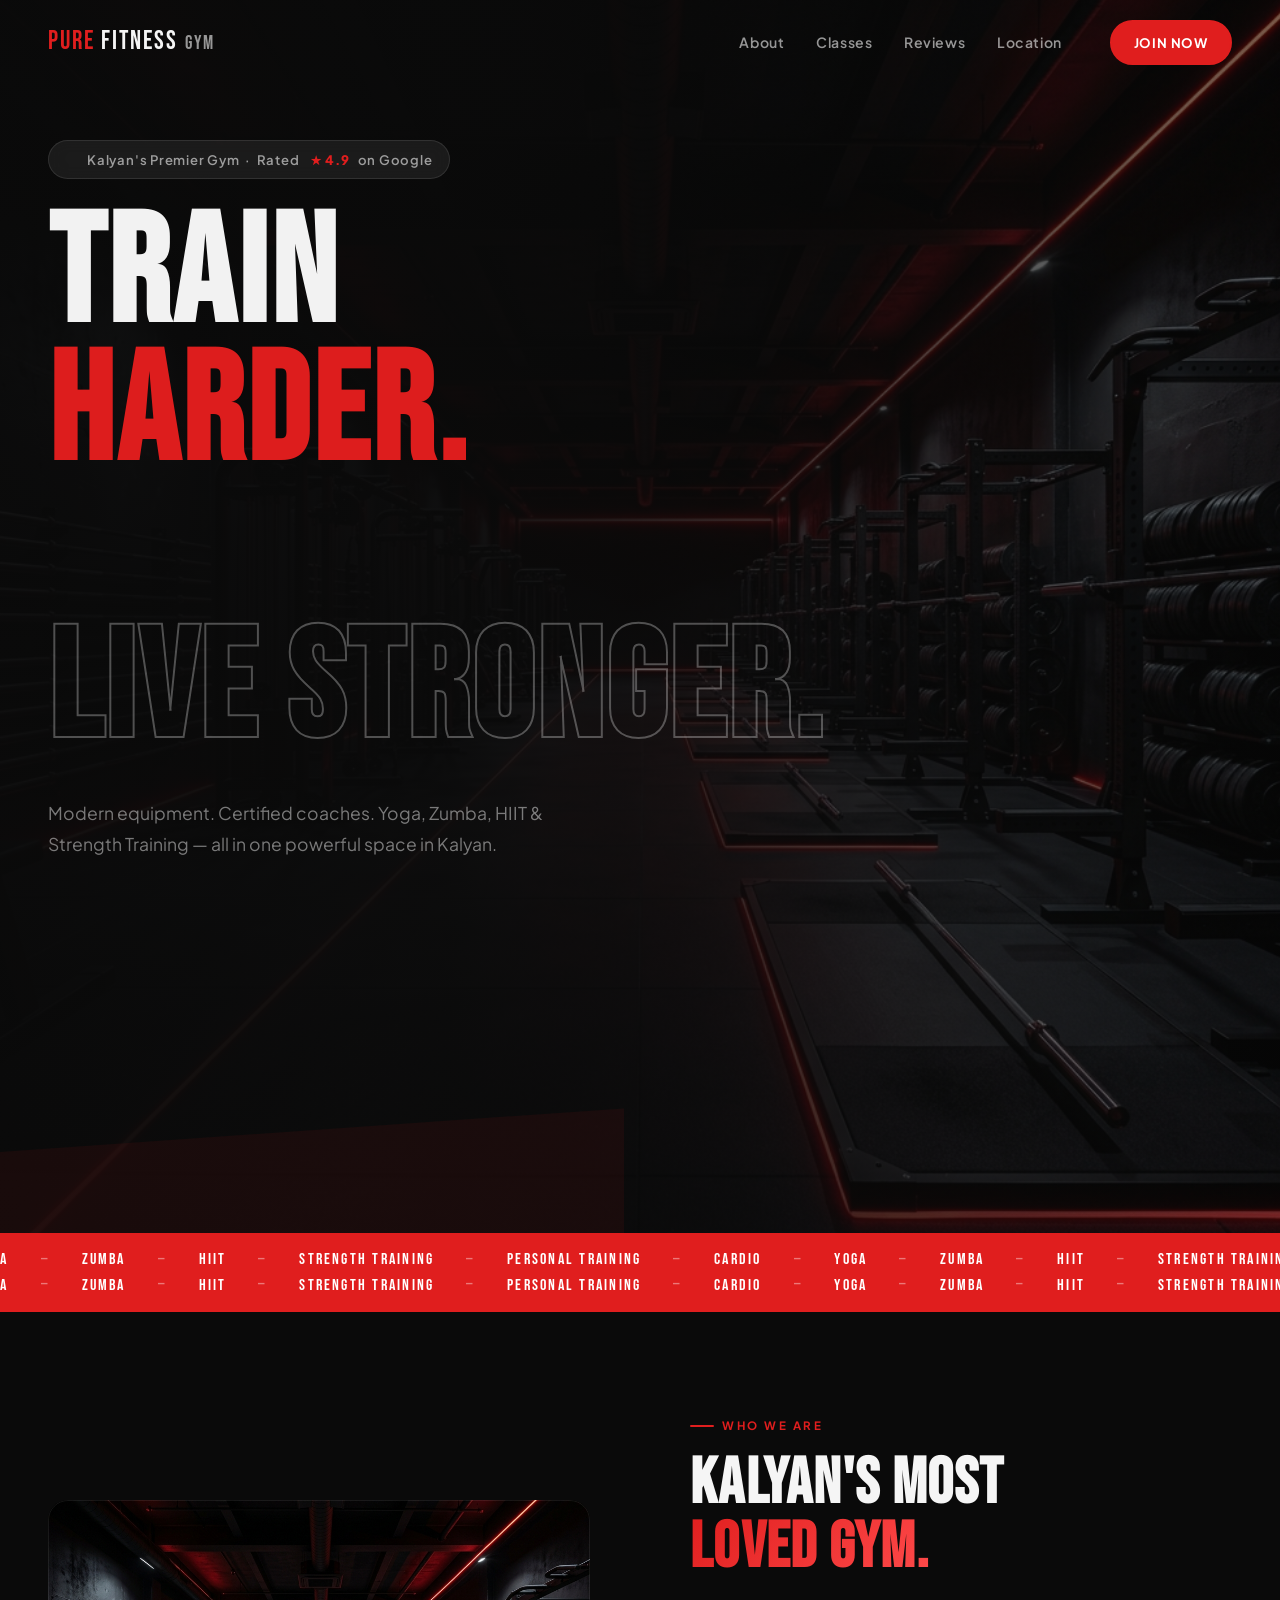
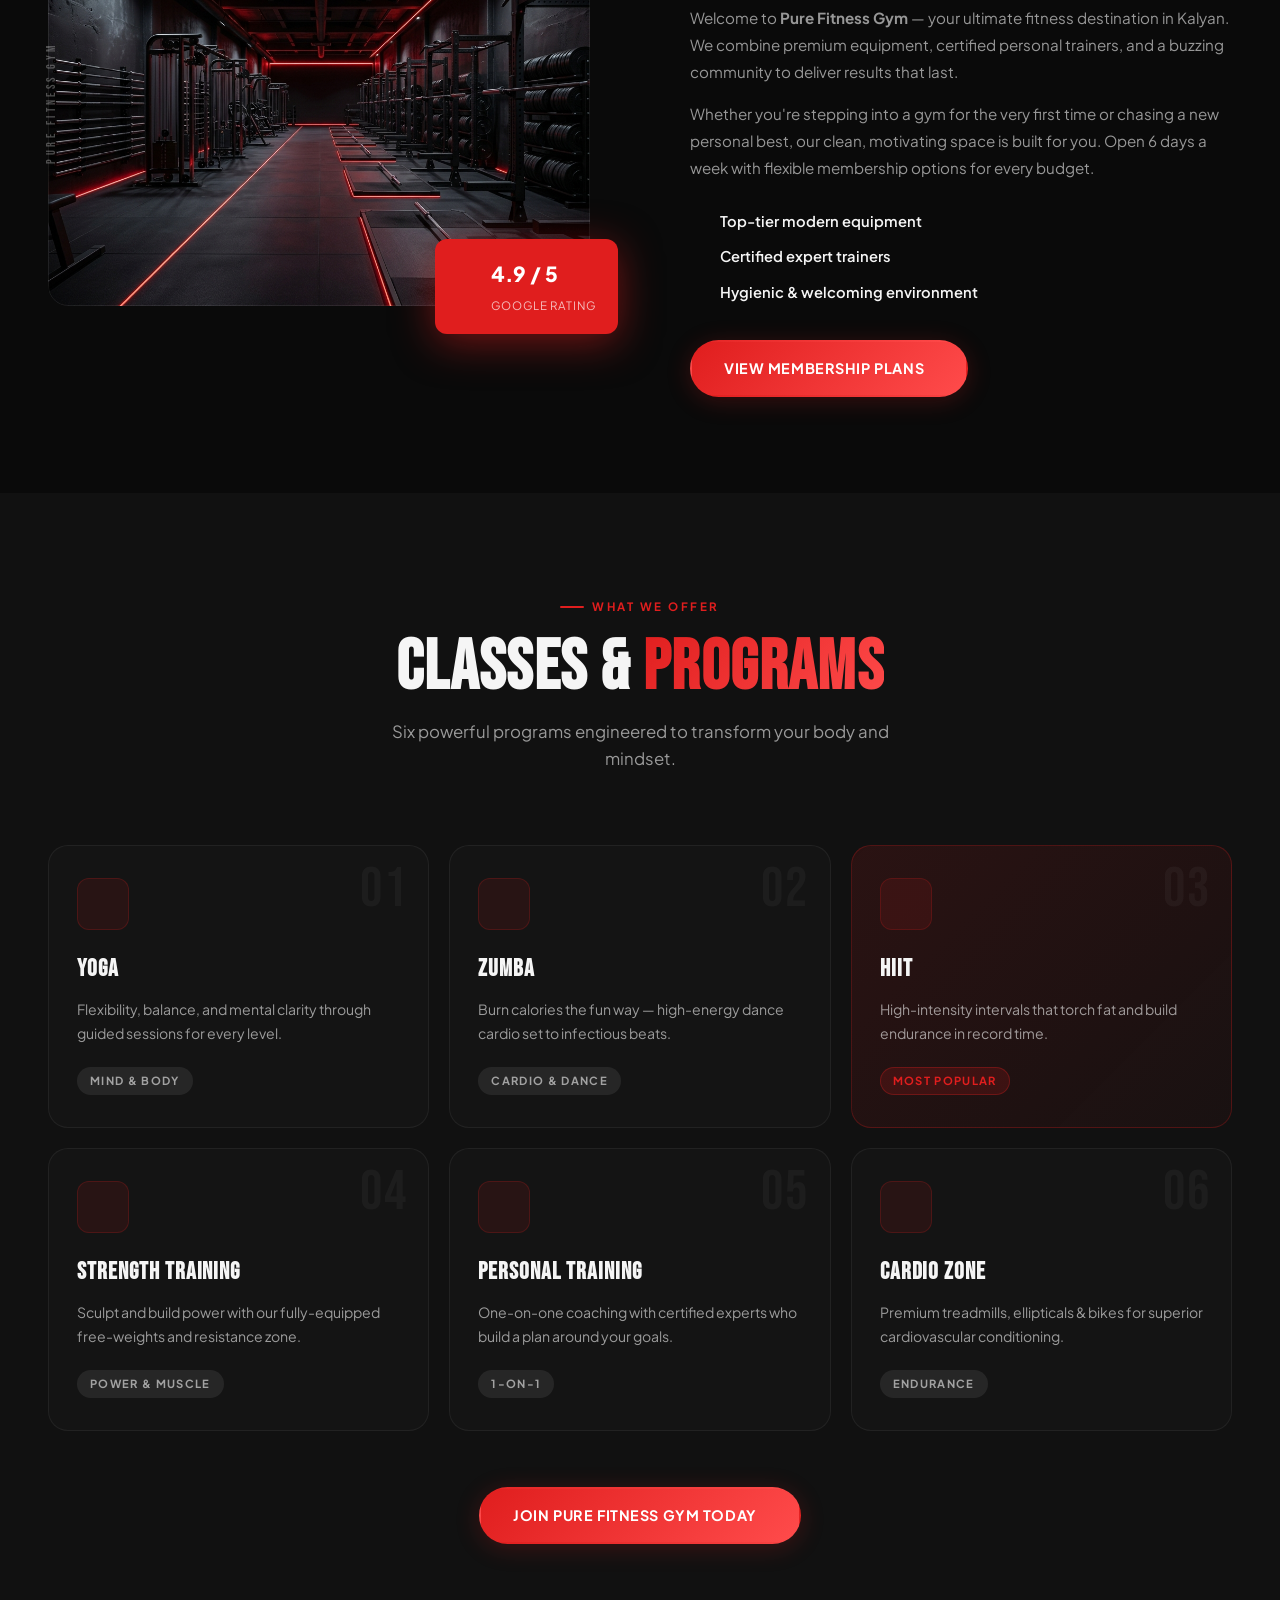
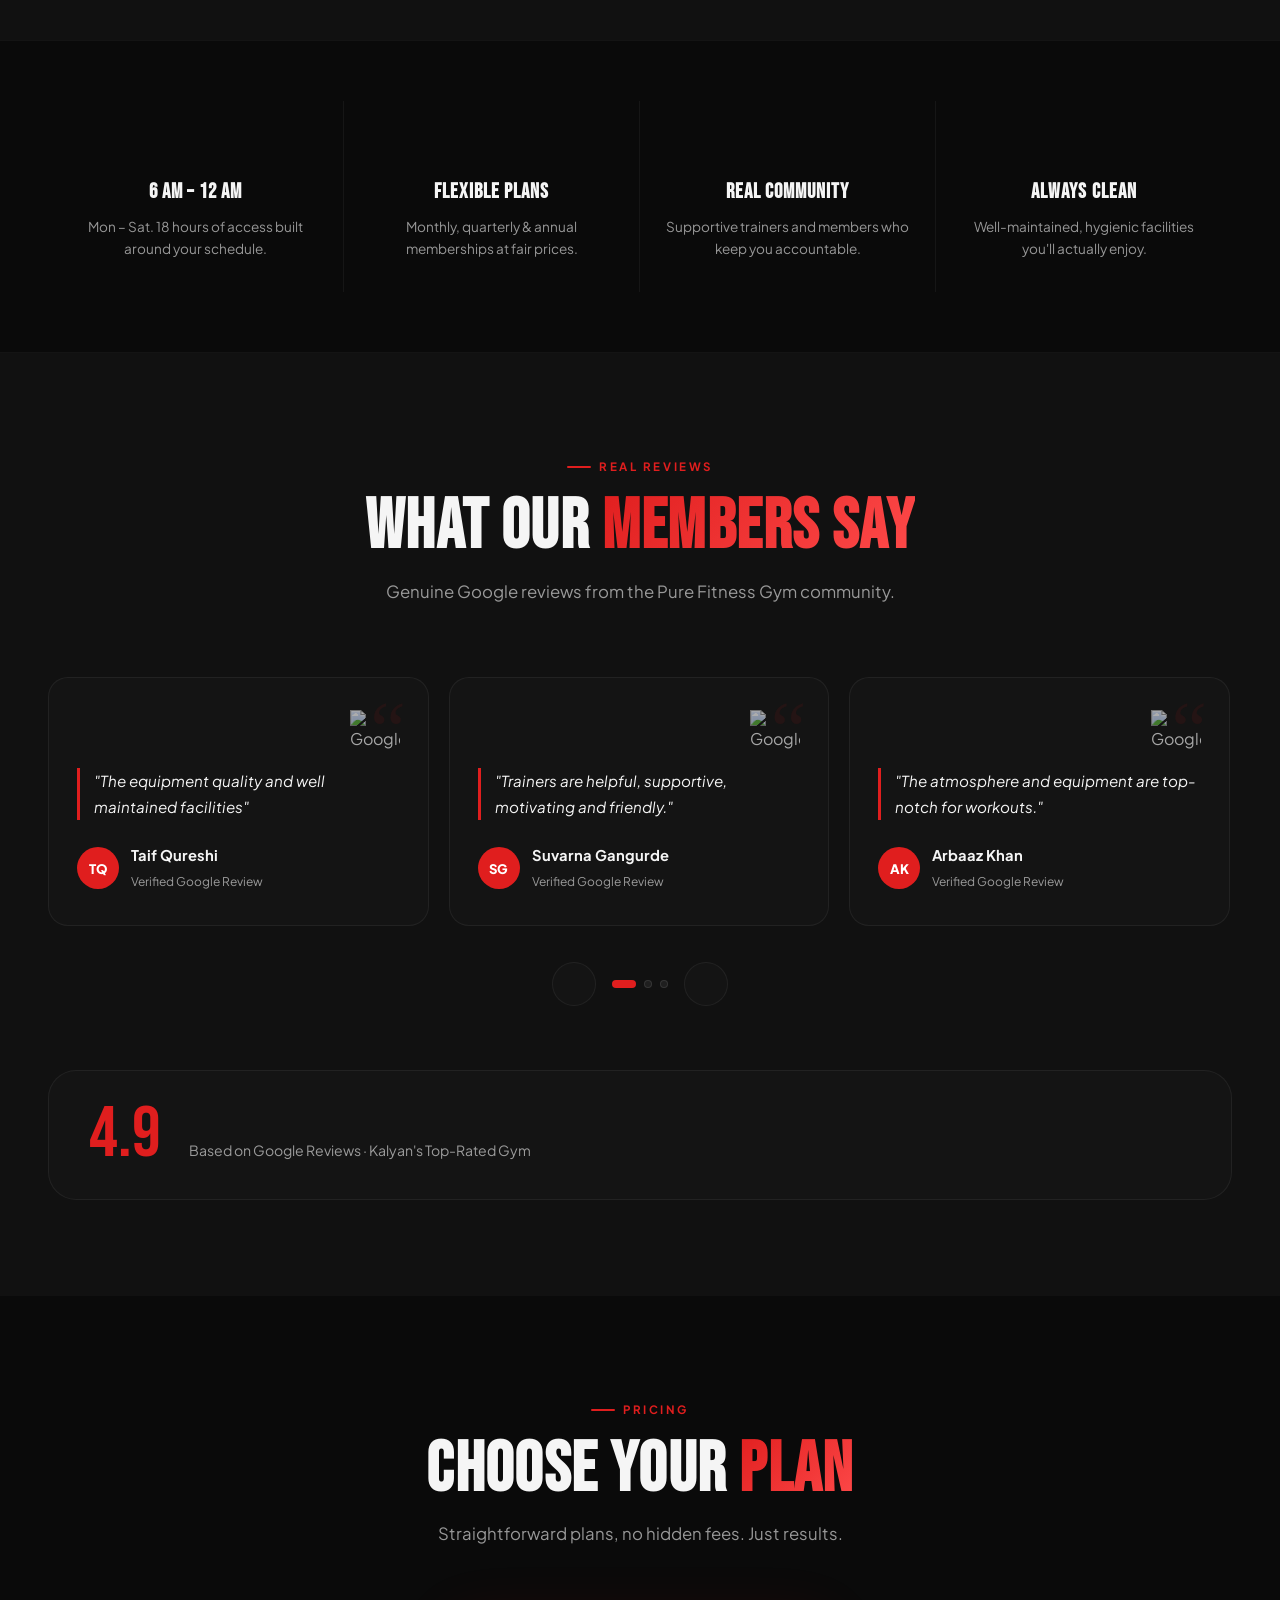
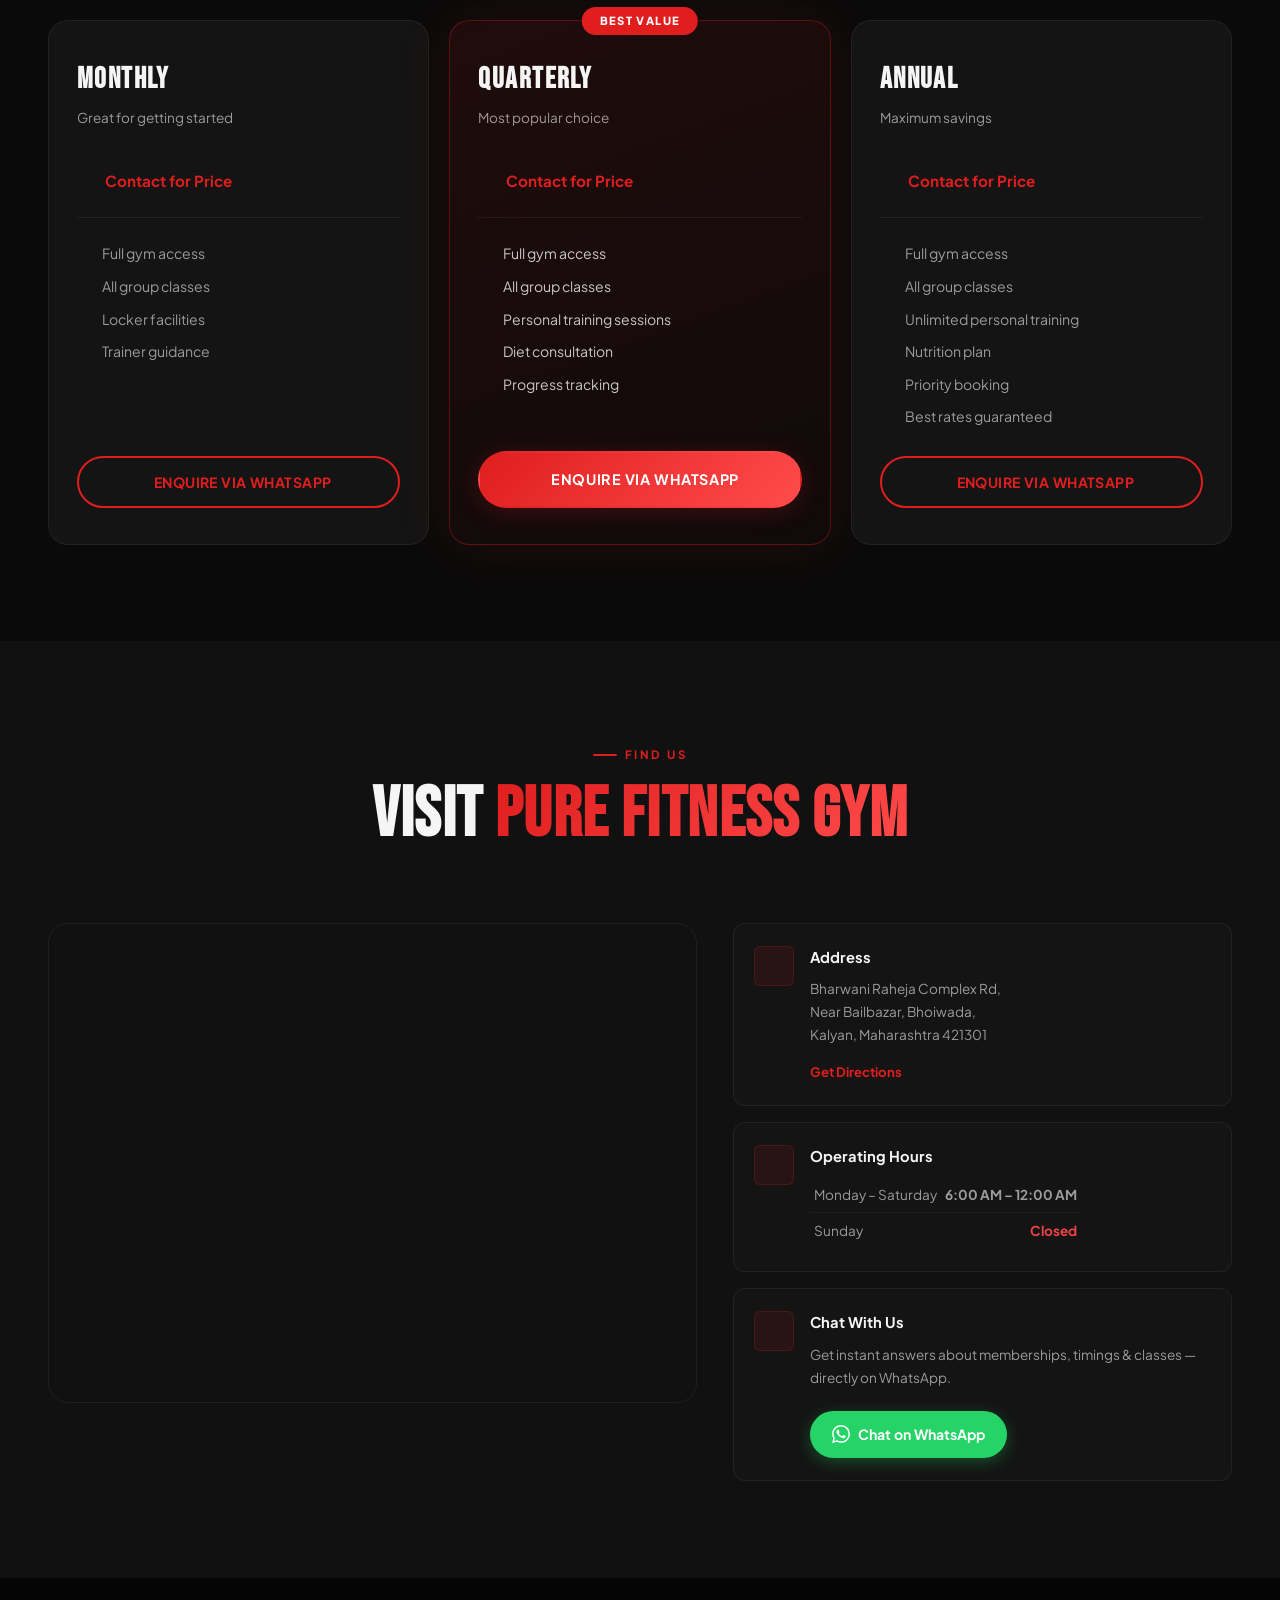
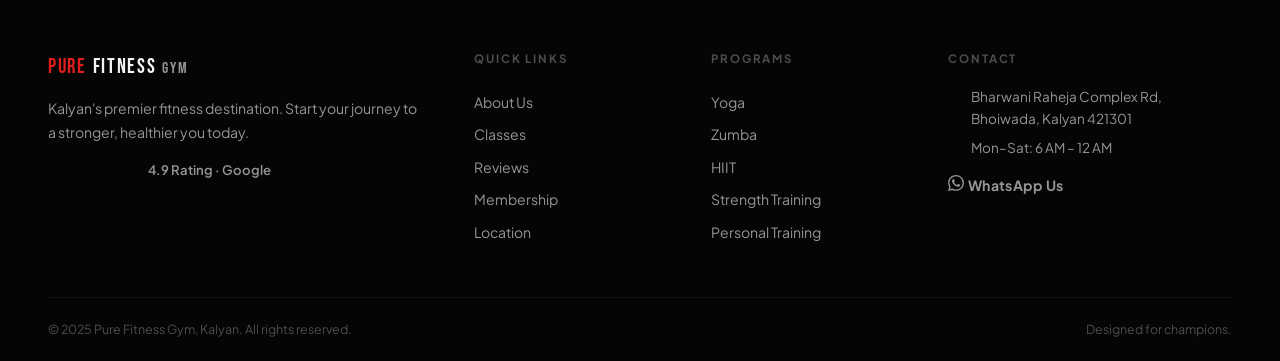
==== commit 6b0a9875: "Wohoo" ====
--- a/index.html
+++ b/index.html
@@ -1,22 +1,28 @@
 <!DOCTYPE html>
 <html lang="en">
+
 <head>
   <meta charset="UTF-8" />
   <meta name="viewport" content="width=device-width, initial-scale=1.0" />
 
   <title>Pure Fitness Gym | Best Gym in Kalyan – Yoga, Zumba, HIIT & More</title>
-  <meta name="description" content="Pure Fitness Gym in Kalyan, Maharashtra – Rated 4.9★ on Google. Premium equipment, expert trainers, Yoga, Zumba, HIIT & Strength Training." />
-  <meta name="keywords" content="gym in Kalyan, Pure Fitness Gym, Kalyan gym, yoga Kalyan, HIIT gym, personal trainer Kalyan" />
+  <meta name="description"
+    content="Pure Fitness Gym in Kalyan, Maharashtra – Rated 4.9★ on Google. Premium equipment, expert trainers, Yoga, Zumba, HIIT & Strength Training." />
+  <meta name="keywords"
+    content="gym in Kalyan, Pure Fitness Gym, Kalyan gym, yoga Kalyan, HIIT gym, personal trainer Kalyan" />
 
   <!-- Open Graph -->
   <meta property="og:title" content="Pure Fitness Gym | Best Gym in Kalyan" />
-  <meta property="og:description" content="Rated 4.9★ on Google. Premium equipment, expert trainers & diverse classes." />
+  <meta property="og:description"
+    content="Rated 4.9★ on Google. Premium equipment, expert trainers & diverse classes." />
   <meta property="og:type" content="website" />
 
   <!-- Google Fonts: Bebas Neue for display, Plus Jakarta Sans for body -->
   <link rel="preconnect" href="https://fonts.googleapis.com" />
   <link rel="preconnect" href="https://fonts.gstatic.com" crossorigin />
-  <link href="https://fonts.googleapis.com/css2?family=Bebas+Neue&family=Plus+Jakarta+Sans:wght@300;400;500;600;700;800&display=swap" rel="stylesheet" />
+  <link
+    href="https://fonts.googleapis.com/css2?family=Bebas+Neue&family=Plus+Jakarta+Sans:wght@300;400;500;600;700;800&display=swap"
+    rel="stylesheet" />
 
   <!-- Lucide Icons CDN -->
   <script src="https://unpkg.com/lucide@latest/dist/umd/lucide.min.js"></script>
@@ -27,619 +33,644 @@
 
   <link rel="stylesheet" href="style.css" />
 </head>
+
 <body>
 
-<!-- ═══════════════════════════════════════════
+  <!-- ═══════════════════════════════════════════
      PRELOADER
 ═══════════════════════════════════════════ -->
-<div id="preloader" aria-hidden="true">
-  <div class="pre-content">
-    <div class="pre-wordmark">
-      <span class="pre-pure">PURE</span><span class="pre-fitness">FITNESS</span><span class="pre-gym">GYM</span>
-    </div>
-    <div class="pre-line"><div class="pre-fill" id="preFill"></div></div>
-    <p class="pre-sub">Forging Champions Since Day One</p>
-  </div>
-</div>
-
-<!-- ═══════════════════════════════════════════
-     NAVIGATION
-═══════════════════════════════════════════ -->
-<header id="nav" role="banner">
-  <div class="nav-inner">
-    <a href="#hero" class="wordmark" aria-label="Pure Fitness Gym">
-      <span class="wm-pure">PURE</span> <span class="wm-fitness">FITNESS</span> <span class="wm-gym">GYM</span>
-    </a>
-
-    <nav class="nav-links" aria-label="Main navigation">
-      <a href="#about">About</a>
-      <a href="#services">Classes</a>
-      <a href="#testimonials">Reviews</a>
-      <a href="#location">Location</a>
-    </nav>
-
-    <a href="#membership" class="nav-pill" id="navJoinBtn">Join Now</a>
-
-    <button class="burger" id="burger" aria-label="Toggle menu" aria-expanded="false">
-      <span></span><span></span><span></span>
-    </button>
-  </div>
-
-  <div class="drawer" id="drawer" aria-hidden="true">
-    <a href="#about" class="drawer-link">About</a>
-    <a href="#services" class="drawer-link">Classes</a>
-    <a href="#testimonials" class="drawer-link">Reviews</a>
-    <a href="#location" class="drawer-link">Location</a>
-    <a href="#membership" class="nav-pill drawer-pill">Join Now</a>
-  </div>
-</header>
-
-<main>
-
-<!-- ═══════════════════════════════════════════
-     HERO
-═══════════════════════════════════════════ -->
-<section id="hero" aria-label="Hero">
-  <div class="hero-media">
-    <img src="hero-bg.png" alt="Pure Fitness Gym — premium strength training floor" class="hero-img" />
-    <div class="hero-scrim"></div>
-    <!-- Diagonal red slash design element -->
-    <div class="hero-slash" aria-hidden="true"></div>
-  </div>
-
-  <div class="hero-body">
-    <div class="hero-kicker" id="hKicker">
-      <i data-lucide="map-pin" class="kicker-icon"></i>
-      Kalyan's Premier Gym &nbsp;·&nbsp; Rated
-      <span class="kicker-stars">★ 4.9</span>
-      on Google
-    </div>
-
-    <h1 class="hero-title" id="hTitle">
-      TRAIN<br/>
-      <em>HARDER.</em><br/>
-      <span class="title-outline">LIVE STRONGER.</span>
-    </h1>
-
-    <p class="hero-copy" id="hCopy">
-      Modern equipment. Certified coaches. Yoga, Zumba, HIIT &amp; Strength Training —
-      all in one powerful space in Kalyan.
-    </p>
-
-    <div class="hero-actions" id="hActions">
-      <a href="#membership" class="btn-red" id="heroJoinBtn">
-        Start Your Journey
-        <i data-lucide="arrow-right"></i>
-      </a>
-      <a href="#services" class="btn-ghost" id="heroExploreBtn">
-        <i data-lucide="dumbbell"></i>
-        Explore Classes
-      </a>
-    </div>
-
-    <div class="hero-stats" id="hStats">
-      <div class="hstat">
-        <span class="hstat-n" data-target="500">0</span><span class="hstat-plus">+</span>
-        <p>Active Members</p>
-      </div>
-      <div class="hstat-rule"></div>
-      <div class="hstat">
-        <span class="hstat-n" data-target="5">0</span>
-        <p>Expert Trainers</p>
-      </div>
-      <div class="hstat-rule"></div>
-      <div class="hstat">
-        <span class="hstat-n" data-target="6">0</span>
-        <p>Days a Week</p>
-      </div>
+  <div id="preloader" aria-hidden="true">
+    <div class="pre-content">
+      <div class="pre-wordmark">
+        <span class="pre-pure">PURE</span><span class="pre-fitness">FITNESS</span><span class="pre-gym">GYM</span>
+      </div>
+      <div class="pre-line">
+        <div class="pre-fill" id="preFill"></div>
+      </div>
+      <p class="pre-sub">Forging Champions Since Day One</p>
     </div>
   </div>
 
-  <a href="#ticker" class="scroll-hint" aria-label="Scroll down">
-    <i data-lucide="chevrons-down"></i>
-  </a>
-</section>
-
-<!-- ═══════════════════════════════════════════
-     TICKER
-═══════════════════════════════════════════ -->
-<div id="ticker" class="ticker-wrap" aria-label="Class offerings">
-  <div class="ticker-track" id="tickerTrack">
-    <span>YOGA</span><span class="sep" aria-hidden="true">—</span>
-    <span>ZUMBA</span><span class="sep" aria-hidden="true">—</span>
-    <span>HIIT</span><span class="sep" aria-hidden="true">—</span>
-    <span>STRENGTH TRAINING</span><span class="sep" aria-hidden="true">—</span>
-    <span>PERSONAL TRAINING</span><span class="sep" aria-hidden="true">—</span>
-    <span>CARDIO</span><span class="sep" aria-hidden="true">—</span>
-    <span>YOGA</span><span class="sep" aria-hidden="true">—</span>
-    <span>ZUMBA</span><span class="sep" aria-hidden="true">—</span>
-    <span>HIIT</span><span class="sep" aria-hidden="true">—</span>
-    <span>STRENGTH TRAINING</span><span class="sep" aria-hidden="true">—</span>
-    <span>PERSONAL TRAINING</span><span class="sep" aria-hidden="true">—</span>
-    <span>CARDIO</span><span class="sep" aria-hidden="true">—</span>
-  </div>
-</div>
-
-<!-- ═══════════════════════════════════════════
-     ABOUT
-═══════════════════════════════════════════ -->
-<section id="about" class="section" aria-label="About Pure Fitness Gym">
-  <div class="container">
-    <div class="about-layout">
-
-      <div class="about-visual" id="aboutVisual">
-        <div class="about-frame">
-          <img src="hero-bg.png" alt="Pure Fitness Gym training floor" loading="lazy" />
-          <div class="frame-border"></div>
-        </div>
-        <div class="about-badge">
-          <i data-lucide="star" class="badge-star"></i>
-          <div>
-            <strong>4.9 / 5</strong>
-            <span>Google Rating</span>
-          </div>
-        </div>
-        <!-- Vertical accent text -->
-        <p class="about-vert-text" aria-hidden="true">PURE FITNESS GYM</p>
-      </div>
-
-      <div class="about-text" id="aboutText">
-        <span class="eyebrow">Who We Are</span>
-        <h2>Kalyan's Most<br /><mark>Loved Gym.</mark></h2>
-        <p>
-          Welcome to <strong>Pure Fitness Gym</strong> — your ultimate fitness destination in Kalyan.
-          We combine premium equipment, certified personal trainers, and a buzzing community
-          to deliver results that last.
-        </p>
-        <p>
-          Whether you're stepping into a gym for the very first time or chasing a new personal best,
-          our clean, motivating space is built for you. Open 6 days a week with flexible membership
-          options for every budget.
-        </p>
-
-        <ul class="about-pills">
-          <li>
-            <i data-lucide="zap"></i>
-            <span>Top-tier modern equipment</span>
-          </li>
-          <li>
-            <i data-lucide="shield-check"></i>
-            <span>Certified expert trainers</span>
-          </li>
-          <li>
-            <i data-lucide="sparkles"></i>
-            <span>Hygienic &amp; welcoming environment</span>
-          </li>
-        </ul>
-
-        <a href="#membership" class="btn-red" id="aboutJoinBtn">
-          View Membership Plans
-          <i data-lucide="arrow-right"></i>
-        </a>
-      </div>
-    </div>
-  </div>
-</section>
-
-<!-- ═══════════════════════════════════════════
-     SERVICES
-═══════════════════════════════════════════ -->
-<section id="services" class="section section--dark" aria-label="Classes and Services">
-  <div class="container">
-    <div class="section-head" id="servicesHead">
-      <span class="eyebrow">What We Offer</span>
-      <h2>Classes &amp; <mark>Programs</mark></h2>
-      <p>Six powerful programs engineered to transform your body and mindset.</p>
-    </div>
-
-    <div class="services-grid" id="servicesGrid">
-
-      <article class="svc-card" id="svcYoga">
-        <div class="svc-num">01</div>
-        <div class="svc-icon"><i data-lucide="wind"></i></div>
-        <h3>Yoga</h3>
-        <p>Flexibility, balance, and mental clarity through guided sessions for every level.</p>
-        <span class="svc-tag">Mind &amp; Body</span>
-      </article>
-
-      <article class="svc-card" id="svcZumba">
-        <div class="svc-num">02</div>
-        <div class="svc-icon"><i data-lucide="music-2"></i></div>
-        <h3>Zumba</h3>
-        <p>Burn calories the fun way — high-energy dance cardio set to infectious beats.</p>
-        <span class="svc-tag">Cardio &amp; Dance</span>
-      </article>
-
-      <article class="svc-card svc-card--featured" id="svcHIIT">
-        <div class="svc-num">03</div>
-        <div class="svc-icon"><i data-lucide="flame"></i></div>
-        <h3>HIIT</h3>
-        <p>High-intensity intervals that torch fat and build endurance in record time.</p>
-        <span class="svc-tag svc-tag--hot">Most Popular</span>
-      </article>
-
-      <article class="svc-card" id="svcStrength">
-        <div class="svc-num">04</div>
-        <div class="svc-icon"><i data-lucide="dumbbell"></i></div>
-        <h3>Strength Training</h3>
-        <p>Sculpt and build power with our fully-equipped free-weights and resistance zone.</p>
-        <span class="svc-tag">Power &amp; Muscle</span>
-      </article>
-
-      <article class="svc-card" id="svcPersonal">
-        <div class="svc-num">05</div>
-        <div class="svc-icon"><i data-lucide="target"></i></div>
-        <h3>Personal Training</h3>
-        <p>One-on-one coaching with certified experts who build a plan around your goals.</p>
-        <span class="svc-tag">1-on-1</span>
-      </article>
-
-      <article class="svc-card" id="svcCardio">
-        <div class="svc-num">06</div>
-        <div class="svc-icon"><i data-lucide="activity"></i></div>
-        <h3>Cardio Zone</h3>
-        <p>Premium treadmills, ellipticals &amp; bikes for superior cardiovascular conditioning.</p>
-        <span class="svc-tag">Endurance</span>
-      </article>
-
-    </div>
-
-    <div class="services-cta">
-      <a href="#membership" class="btn-red" id="servicesJoinBtn">
-        Join Pure Fitness Gym Today
-        <i data-lucide="arrow-right"></i>
+  <!-- ═══════════════════════════════════════════
+     NAVIGATION
+═══════════════════════════════════════════ -->
+  <header id="nav" role="banner">
+    <div class="nav-inner">
+      <a href="#hero" class="wordmark" aria-label="Pure Fitness Gym">
+        <span class="wm-pure">PURE</span> <span class="wm-fitness">FITNESS</span> <span class="wm-gym">GYM</span>
       </a>
-    </div>
-  </div>
-</section>
-
-<!-- ═══════════════════════════════════════════
-     PILLARS / WHY US
-═══════════════════════════════════════════ -->
-<section class="pillars" aria-label="Why choose Pure Fitness Gym">
-  <div class="container">
-    <div class="pillars-grid" id="pillarsGrid">
-      <div class="pillar">
-        <i data-lucide="clock-3"></i>
-        <h4>6 AM – 12 AM</h4>
-        <p>Mon – Sat. 18 hours of access built around your schedule.</p>
-      </div>
-      <div class="pillar">
-        <i data-lucide="credit-card"></i>
-        <h4>Flexible Plans</h4>
-        <p>Monthly, quarterly &amp; annual memberships at fair prices.</p>
-      </div>
-      <div class="pillar">
-        <i data-lucide="users"></i>
-        <h4>Real Community</h4>
-        <p>Supportive trainers and members who keep you accountable.</p>
-      </div>
-      <div class="pillar">
-        <i data-lucide="shield"></i>
-        <h4>Always Clean</h4>
-        <p>Well-maintained, hygienic facilities you'll actually enjoy.</p>
-      </div>
-    </div>
-  </div>
-</section>
-
-<!-- ═══════════════════════════════════════════
-     TESTIMONIALS
-═══════════════════════════════════════════ -->
-<section id="testimonials" class="section section--dark" aria-label="Member Testimonials">
-  <div class="container">
-    <div class="section-head" id="testimonialsHead">
-      <span class="eyebrow">Real Reviews</span>
-      <h2>What Our <mark>Members Say</mark></h2>
-      <p>Genuine Google reviews from the Pure Fitness Gym community.</p>
-    </div>
-
-    <div class="reviews-wrap">
-      <div class="reviews-track" id="reviewsTrack" role="list">
-
-        <div class="review-card" role="listitem" id="revTaif">
-          <div class="review-top">
-            <div class="review-stars" aria-label="5 stars">
-              <i data-lucide="star"></i><i data-lucide="star"></i><i data-lucide="star"></i><i data-lucide="star"></i><i data-lucide="star"></i>
-            </div>
-            <img src="https://upload.wikimedia.org/wikipedia/commons/thumb/2/2f/Google_2015_logo.svg/272px-Google_2015_logo.svg.png" alt="Google" class="g-logo" loading="lazy" />
-          </div>
-          <blockquote>"The equipment quality and well maintained facilities"</blockquote>
-          <div class="review-author">
-            <div class="review-avatar">TQ</div>
-            <div>
-              <strong>Taif Qureshi</strong>
-              <span>Verified Google Review</span>
-            </div>
-          </div>
-        </div>
-
-        <div class="review-card" role="listitem" id="revSuvarna">
-          <div class="review-top">
-            <div class="review-stars" aria-label="5 stars">
-              <i data-lucide="star"></i><i data-lucide="star"></i><i data-lucide="star"></i><i data-lucide="star"></i><i data-lucide="star"></i>
-            </div>
-            <img src="https://upload.wikimedia.org/wikipedia/commons/thumb/2/2f/Google_2015_logo.svg/272px-Google_2015_logo.svg.png" alt="Google" class="g-logo" loading="lazy" />
-          </div>
-          <blockquote>"Trainers are helpful, supportive, motivating and friendly."</blockquote>
-          <div class="review-author">
-            <div class="review-avatar">SG</div>
-            <div>
-              <strong>Suvarna Gangurde</strong>
-              <span>Verified Google Review</span>
-            </div>
-          </div>
-        </div>
-
-        <div class="review-card" role="listitem" id="revArbaaz">
-          <div class="review-top">
-            <div class="review-stars" aria-label="5 stars">
-              <i data-lucide="star"></i><i data-lucide="star"></i><i data-lucide="star"></i><i data-lucide="star"></i><i data-lucide="star"></i>
-            </div>
-            <img src="https://upload.wikimedia.org/wikipedia/commons/thumb/2/2f/Google_2015_logo.svg/272px-Google_2015_logo.svg.png" alt="Google" class="g-logo" loading="lazy" />
-          </div>
-          <blockquote>"The atmosphere and equipment are top-notch for workouts."</blockquote>
-          <div class="review-author">
-            <div class="review-avatar">AK</div>
-            <div>
-              <strong>Arbaaz Khan</strong>
-              <span>Verified Google Review</span>
-            </div>
-          </div>
-        </div>
-
-      </div>
-
-      <div class="reviews-nav" aria-label="Testimonial navigation">
-        <button class="rnav-btn" id="rPrev" aria-label="Previous review"><i data-lucide="arrow-left"></i></button>
-        <div class="rnav-dots" id="rDots">
-          <button class="rdot active" data-i="0" aria-label="Review 1"></button>
-          <button class="rdot" data-i="1" aria-label="Review 2"></button>
-          <button class="rdot" data-i="2" aria-label="Review 3"></button>
-        </div>
-        <button class="rnav-btn" id="rNext" aria-label="Next review"><i data-lucide="arrow-right"></i></button>
-      </div>
-    </div>
-
-    <!-- Rating bar -->
-    <div class="rating-bar" id="ratingBar">
-      <div class="rating-num">4.9</div>
-      <div class="rating-right">
-        <div class="rating-stars">
-          <i data-lucide="star"></i><i data-lucide="star"></i><i data-lucide="star"></i><i data-lucide="star"></i><i data-lucide="star"></i>
-        </div>
-        <p>Based on Google Reviews · Kalyan's Top-Rated Gym</p>
-      </div>
-    </div>
-  </div>
-</section>
-
-<!-- ═══════════════════════════════════════════
-     MEMBERSHIP
-═══════════════════════════════════════════ -->
-<section id="membership" class="section" aria-label="Membership Plans">
-  <div class="container">
-    <div class="section-head" id="membershipHead">
-      <span class="eyebrow">Pricing</span>
-      <h2>Choose Your <mark>Plan</mark></h2>
-      <p>Straightforward plans, no hidden fees. Just results.</p>
-    </div>
-
-    <div class="plans-row" id="plansRow">
-
-      <div class="plan-card" id="planMonthly">
-        <div class="plan-top">
-          <h3>Monthly</h3>
-          <p>Great for getting started</p>
-        </div>
-        <div class="plan-price">
-          <i data-lucide="phone-call" class="plan-icon"></i>
-          <span>Contact for Price</span>
-        </div>
-        <ul class="plan-list">
-          <li><i data-lucide="check"></i> Full gym access</li>
-          <li><i data-lucide="check"></i> All group classes</li>
-          <li><i data-lucide="check"></i> Locker facilities</li>
-          <li><i data-lucide="check"></i> Trainer guidance</li>
-        </ul>
-        <a href="https://wa.me/919XXXXXXXXX?text=Hi%20Pure%20Fitness%20Gym!%20I%27m%20interested%20in%20Monthly%20membership." class="btn-outline-red" id="planMonthlyBtn" target="_blank" rel="noopener noreferrer">
-          <i data-lucide="message-circle"></i> Enquire via WhatsApp
-        </a>
-      </div>
-
-      <div class="plan-card plan-card--featured" id="planQuarterly">
-        <div class="plan-badge">Best Value</div>
-        <div class="plan-top">
-          <h3>Quarterly</h3>
-          <p>Most popular choice</p>
-        </div>
-        <div class="plan-price">
-          <i data-lucide="phone-call" class="plan-icon"></i>
-          <span>Contact for Price</span>
-        </div>
-        <ul class="plan-list">
-          <li><i data-lucide="check"></i> Full gym access</li>
-          <li><i data-lucide="check"></i> All group classes</li>
-          <li><i data-lucide="check"></i> Personal training sessions</li>
-          <li><i data-lucide="check"></i> Diet consultation</li>
-          <li><i data-lucide="check"></i> Progress tracking</li>
-        </ul>
-        <a href="https://wa.me/919XXXXXXXXX?text=Hi%20Pure%20Fitness%20Gym!%20I%27m%20interested%20in%20Quarterly%20membership." class="btn-red" id="planQuarterlyBtn" target="_blank" rel="noopener noreferrer">
-          <i data-lucide="message-circle"></i> Enquire via WhatsApp
-        </a>
-      </div>
-
-      <div class="plan-card" id="planAnnual">
-        <div class="plan-top">
-          <h3>Annual</h3>
-          <p>Maximum savings</p>
-        </div>
-        <div class="plan-price">
-          <i data-lucide="phone-call" class="plan-icon"></i>
-          <span>Contact for Price</span>
-        </div>
-        <ul class="plan-list">
-          <li><i data-lucide="check"></i> Full gym access</li>
-          <li><i data-lucide="check"></i> All group classes</li>
-          <li><i data-lucide="check"></i> Unlimited personal training</li>
-          <li><i data-lucide="check"></i> Nutrition plan</li>
-          <li><i data-lucide="check"></i> Priority booking</li>
-          <li><i data-lucide="check"></i> Best rates guaranteed</li>
-        </ul>
-        <a href="https://wa.me/919XXXXXXXXX?text=Hi%20Pure%20Fitness%20Gym!%20I%27m%20interested%20in%20Annual%20membership." class="btn-outline-red" id="planAnnualBtn" target="_blank" rel="noopener noreferrer">
-          <i data-lucide="message-circle"></i> Enquire via WhatsApp
-        </a>
-      </div>
-
-    </div>
-  </div>
-</section>
-
-<!-- ═══════════════════════════════════════════
-     LOCATION
-═══════════════════════════════════════════ -->
-<section id="location" class="section section--dark" aria-label="Location and Hours">
-  <div class="container">
-    <div class="section-head" id="locationHead">
-      <span class="eyebrow">Find Us</span>
-      <h2>Visit <mark>Pure Fitness Gym</mark></h2>
-    </div>
-
-    <div class="location-layout">
-
-      <div class="map-box" id="mapBox">
-        <iframe
-          title="Pure Fitness Gym on Google Maps"
-          src="https://maps.google.com/maps?q=Bharwani+Raheja+Complex+Rd,+near+BAILBAZAR,+Bhoiwada,+Kalyan,+Maharashtra+421301&output=embed"
-          width="100%" height="100%"
-          style="border:0;" allowfullscreen="" loading="lazy"
-          referrerpolicy="no-referrer-when-downgrade">
-        </iframe>
-      </div>
-
-      <div class="location-cards" id="locationCards">
-
-        <div class="loc-card">
-          <div class="loc-icon"><i data-lucide="map-pin"></i></div>
-          <div>
-            <h4>Address</h4>
-            <p>Bharwani Raheja Complex Rd,<br />Near Bailbazar, Bhoiwada,<br />Kalyan, Maharashtra 421301</p>
-            <a href="https://maps.google.com/?q=Pure+Fitness+Gym+Kalyan" class="loc-link" target="_blank" rel="noopener noreferrer" id="directionsBtn">
-              Get Directions <i data-lucide="external-link"></i>
-            </a>
-          </div>
-        </div>
-
-        <div class="loc-card">
-          <div class="loc-icon"><i data-lucide="clock"></i></div>
-          <div>
-            <h4>Operating Hours</h4>
-            <table class="hours-table">
-              <tbody>
-                <tr>
-                  <td>Monday – Saturday</td>
-                  <td class="hour-val">6:00 AM – 12:00 AM</td>
-                </tr>
-                <tr>
-                  <td>Sunday</td>
-                  <td class="hour-val closed">Closed</td>
-                </tr>
-              </tbody>
-            </table>
-          </div>
-        </div>
-
-        <div class="loc-card">
-          <div class="loc-icon"><i data-lucide="message-circle"></i></div>
-          <div>
-            <h4>Chat With Us</h4>
-            <p>Get instant answers about memberships, timings &amp; classes — directly on WhatsApp.</p>
-            <a href="https://wa.me/919XXXXXXXXX?text=Hi%20Pure%20Fitness%20Gym!" class="btn-wa" id="locWaBtn" target="_blank" rel="noopener noreferrer">
-              <svg viewBox="0 0 24 24" fill="currentColor" width="18" height="18" aria-hidden="true"><path d="M17.472 14.382c-.297-.149-1.758-.867-2.03-.967-.273-.099-.471-.148-.67.15-.197.297-.767.966-.94 1.164-.173.199-.347.223-.644.075-.297-.15-1.255-.463-2.39-1.475-.883-.788-1.48-1.761-1.653-2.059-.173-.297-.018-.458.13-.606.134-.133.298-.347.446-.52.149-.174.198-.298.298-.497.099-.198.05-.371-.025-.52-.075-.149-.669-1.612-.916-2.207-.242-.579-.487-.5-.669-.51-.173-.008-.371-.01-.57-.01-.198 0-.52.074-.792.372-.272.297-1.04 1.016-1.04 2.479 0 1.462 1.065 2.875 1.213 3.074.149.198 2.096 3.2 5.077 4.487.709.306 1.262.489 1.694.625.712.227 1.36.195 1.871.118.571-.085 1.758-.719 2.006-1.413.248-.694.248-1.289.173-1.413-.074-.124-.272-.198-.57-.347m-5.421 7.403h-.004a9.87 9.87 0 01-5.031-1.378l-.361-.214-3.741.982.998-3.648-.235-.374a9.86 9.86 0 01-1.51-5.26c.001-5.45 4.436-9.884 9.888-9.884 2.64 0 5.122 1.03 6.988 2.898a9.825 9.825 0 012.893 6.994c-.003 5.45-4.437 9.884-9.885 9.884m8.413-18.297A11.815 11.815 0 0012.05 0C5.495 0 .16 5.335.157 11.892c0 2.096.547 4.142 1.588 5.945L.057 24l6.305-1.654a11.882 11.882 0 005.683 1.448h.005c6.554 0 11.89-5.335 11.893-11.893a11.821 11.821 0 00-3.48-8.413Z"/></svg>
-              Chat on WhatsApp
-            </a>
-          </div>
-        </div>
-
-      </div>
-    </div>
-  </div>
-</section>
-
-</main>
-
-<!-- ═══════════════════════════════════════════
-     FOOTER
-═══════════════════════════════════════════ -->
-<footer class="footer" role="contentinfo">
-  <div class="container">
-    <div class="footer-top">
-      <div class="footer-brand">
-        <a href="#hero" class="wordmark footer-wm">
-          <span class="wm-pure">PURE</span> <span class="wm-fitness">FITNESS</span> <span class="wm-gym">GYM</span>
-        </a>
-        <p>Kalyan's premier fitness destination. Start your journey to a stronger, healthier you today.</p>
-        <div class="footer-rating">
-          <i data-lucide="star"></i><i data-lucide="star"></i><i data-lucide="star"></i><i data-lucide="star"></i><i data-lucide="star"></i>
-          <span>4.9 Rating · Google</span>
-        </div>
-      </div>
-
-      <div class="footer-col">
-        <h5>Quick Links</h5>
-        <a href="#about">About Us</a>
+
+      <nav class="nav-links" aria-label="Main navigation">
+        <a href="#about">About</a>
         <a href="#services">Classes</a>
         <a href="#testimonials">Reviews</a>
-        <a href="#membership">Membership</a>
         <a href="#location">Location</a>
-      </div>
-
-      <div class="footer-col">
-        <h5>Programs</h5>
-        <a href="#services">Yoga</a>
-        <a href="#services">Zumba</a>
-        <a href="#services">HIIT</a>
-        <a href="#services">Strength Training</a>
-        <a href="#services">Personal Training</a>
-      </div>
-
-      <div class="footer-col">
-        <h5>Contact</h5>
-        <p>
-          <i data-lucide="map-pin"></i>
-          Bharwani Raheja Complex Rd,<br />Bhoiwada, Kalyan 421301
+      </nav>
+
+      <a href="#membership" class="nav-pill" id="navJoinBtn">Join Now</a>
+
+      <button class="burger" id="burger" aria-label="Toggle menu" aria-expanded="false">
+        <span></span><span></span><span></span>
+      </button>
+    </div>
+
+    <div class="drawer" id="drawer" aria-hidden="true">
+      <a href="#about" class="drawer-link">About</a>
+      <a href="#services" class="drawer-link">Classes</a>
+      <a href="#testimonials" class="drawer-link">Reviews</a>
+      <a href="#location" class="drawer-link">Location</a>
+      <a href="#membership" class="nav-pill drawer-pill">Join Now</a>
+    </div>
+  </header>
+
+  <main>
+
+    <!-- ═══════════════════════════════════════════
+     HERO
+═══════════════════════════════════════════ -->
+    <section id="hero" aria-label="Hero">
+      <div class="hero-media">
+        <img src="hero-bg.png" alt="Pure Fitness Gym — premium strength training floor" class="hero-img" />
+        <div class="hero-scrim"></div>
+        <!-- Diagonal red slash design element -->
+        <div class="hero-slash" aria-hidden="true"></div>
+      </div>
+
+      <div class="hero-body">
+        <div class="hero-kicker" id="hKicker">
+          <i data-lucide="map-pin" class="kicker-icon"></i>
+          Kalyan's Premier Gym &nbsp;·&nbsp; Rated
+          <span class="kicker-stars">★ 4.9</span>
+          on Google
+        </div>
+
+        <h1 class="hero-title" id="hTitle">
+          TRAIN<br />
+          <em>HARDER.</em><br />
+          <span class="title-outline">LIVE STRONGER.</span>
+        </h1>
+
+        <p class="hero-copy" id="hCopy">
+          Modern equipment. Certified coaches. Yoga, Zumba, HIIT &amp; Strength Training —
+          all in one powerful space in Kalyan.
         </p>
-        <p>
-          <i data-lucide="clock"></i>
-          Mon–Sat: 6 AM – 12 AM
-        </p>
-        <a href="https://wa.me/919XXXXXXXXX?text=Hi%20Pure%20Fitness%20Gym!" class="btn-wa footer-wa" target="_blank" rel="noopener noreferrer" id="footerWaBtn">
-          <svg viewBox="0 0 24 24" fill="currentColor" width="16" height="16" aria-hidden="true"><path d="M17.472 14.382c-.297-.149-1.758-.867-2.03-.967-.273-.099-.471-.148-.67.15-.197.297-.767.966-.94 1.164-.173.199-.347.223-.644.075-.297-.15-1.255-.463-2.39-1.475-.883-.788-1.48-1.761-1.653-2.059-.173-.297-.018-.458.13-.606.134-.133.298-.347.446-.52.149-.174.198-.298.298-.497.099-.198.05-.371-.025-.52-.075-.149-.669-1.612-.916-2.207-.242-.579-.487-.5-.669-.51-.173-.008-.371-.01-.57-.01-.198 0-.52.074-.792.372-.272.297-1.04 1.016-1.04 2.479 0 1.462 1.065 2.875 1.213 3.074.149.198 2.096 3.2 5.077 4.487.709.306 1.262.489 1.694.625.712.227 1.36.195 1.871.118.571-.085 1.758-.719 2.006-1.413.248-.694.248-1.289.173-1.413-.074-.124-.272-.198-.57-.347m-5.421 7.403h-.004a9.87 9.87 0 01-5.031-1.378l-.361-.214-3.741.982.998-3.648-.235-.374a9.86 9.86 0 01-1.51-5.26c.001-5.45 4.436-9.884 9.888-9.884 2.64 0 5.122 1.03 6.988 2.898a9.825 9.825 0 012.893 6.994c-.003 5.45-4.437 9.884-9.885 9.884m8.413-18.297A11.815 11.815 0 0012.05 0C5.495 0 .16 5.335.157 11.892c0 2.096.547 4.142 1.588 5.945L.057 24l6.305-1.654a11.882 11.882 0 005.683 1.448h.005c6.554 0 11.89-5.335 11.893-11.893a11.821 11.821 0 00-3.48-8.413Z"/></svg>
-          WhatsApp Us
-        </a>
+
+        <div class="hero-actions" id="hActions">
+          <a href="#membership" class="btn-red" id="heroJoinBtn">
+            Start Your Journey
+            <i data-lucide="arrow-right"></i>
+          </a>
+          <a href="#services" class="btn-ghost" id="heroExploreBtn">
+            <i data-lucide="dumbbell"></i>
+            Explore Classes
+          </a>
+        </div>
+
+        <div class="hero-stats" id="hStats">
+          <div class="hstat">
+            <span class="hstat-n" data-target="500">0</span><span class="hstat-plus">+</span>
+            <p>Active Members</p>
+          </div>
+          <div class="hstat-rule"></div>
+          <div class="hstat">
+            <span class="hstat-n" data-target="5">0</span>
+            <p>Expert Trainers</p>
+          </div>
+          <div class="hstat-rule"></div>
+          <div class="hstat">
+            <span class="hstat-n" data-target="6">0</span>
+            <p>Days a Week</p>
+          </div>
+        </div>
+      </div>
+
+      <a href="#ticker" class="scroll-hint" aria-label="Scroll down">
+        <i data-lucide="chevrons-down"></i>
+      </a>
+    </section>
+
+    <!-- ═══════════════════════════════════════════
+     TICKER
+═══════════════════════════════════════════ -->
+    <div id="ticker" class="ticker-wrap" aria-label="Class offerings">
+      <div class="ticker-track" id="tickerTrack">
+        <span>YOGA</span><span class="sep" aria-hidden="true">—</span>
+        <span>ZUMBA</span><span class="sep" aria-hidden="true">—</span>
+        <span>HIIT</span><span class="sep" aria-hidden="true">—</span>
+        <span>STRENGTH TRAINING</span><span class="sep" aria-hidden="true">—</span>
+        <span>PERSONAL TRAINING</span><span class="sep" aria-hidden="true">—</span>
+        <span>CARDIO</span><span class="sep" aria-hidden="true">—</span>
+        <span>YOGA</span><span class="sep" aria-hidden="true">—</span>
+        <span>ZUMBA</span><span class="sep" aria-hidden="true">—</span>
+        <span>HIIT</span><span class="sep" aria-hidden="true">—</span>
+        <span>STRENGTH TRAINING</span><span class="sep" aria-hidden="true">—</span>
+        <span>PERSONAL TRAINING</span><span class="sep" aria-hidden="true">—</span>
+        <span>CARDIO</span><span class="sep" aria-hidden="true">—</span>
       </div>
     </div>
 
-    <div class="footer-bottom">
-      <p>&copy; 2025 Pure Fitness Gym, Kalyan. All rights reserved.</p>
-      <p>Designed for champions.</p>
+    <!-- ═══════════════════════════════════════════
+     ABOUT
+═══════════════════════════════════════════ -->
+    <section id="about" class="section" aria-label="About Pure Fitness Gym">
+      <div class="container">
+        <div class="about-layout">
+
+          <div class="about-visual" id="aboutVisual">
+            <div class="about-frame">
+              <img src="hero-bg.png" alt="Pure Fitness Gym training floor" loading="lazy" />
+              <div class="frame-border"></div>
+            </div>
+            <div class="about-badge">
+              <i data-lucide="star" class="badge-star"></i>
+              <div>
+                <strong>4.9 / 5</strong>
+                <span>Google Rating</span>
+              </div>
+            </div>
+            <!-- Vertical accent text -->
+            <p class="about-vert-text" aria-hidden="true">PURE FITNESS GYM</p>
+          </div>
+
+          <div class="about-text" id="aboutText">
+            <span class="eyebrow">Who We Are</span>
+            <h2>Kalyan's Most<br /><mark>Loved Gym.</mark></h2>
+            <p>
+              Welcome to <strong>Pure Fitness Gym</strong> — your ultimate fitness destination in Kalyan.
+              We combine premium equipment, certified personal trainers, and a buzzing community
+              to deliver results that last.
+            </p>
+            <p>
+              Whether you're stepping into a gym for the very first time or chasing a new personal best,
+              our clean, motivating space is built for you. Open 6 days a week with flexible membership
+              options for every budget.
+            </p>
+
+            <ul class="about-pills">
+              <li>
+                <i data-lucide="zap"></i>
+                <span>Top-tier modern equipment</span>
+              </li>
+              <li>
+                <i data-lucide="shield-check"></i>
+                <span>Certified expert trainers</span>
+              </li>
+              <li>
+                <i data-lucide="sparkles"></i>
+                <span>Hygienic &amp; welcoming environment</span>
+              </li>
+            </ul>
+
+            <a href="#membership" class="btn-red" id="aboutJoinBtn">
+              View Membership Plans
+              <i data-lucide="arrow-right"></i>
+            </a>
+          </div>
+        </div>
+      </div>
+    </section>
+
+    <!-- ═══════════════════════════════════════════
+     SERVICES
+═══════════════════════════════════════════ -->
+    <section id="services" class="section section--dark" aria-label="Classes and Services">
+      <div class="container">
+        <div class="section-head" id="servicesHead">
+          <span class="eyebrow">What We Offer</span>
+          <h2>Classes &amp; <mark>Programs</mark></h2>
+          <p>Six powerful programs engineered to transform your body and mindset.</p>
+        </div>
+
+        <div class="services-grid" id="servicesGrid">
+
+          <article class="svc-card" id="svcYoga">
+            <div class="svc-num">01</div>
+            <div class="svc-icon"><i data-lucide="wind"></i></div>
+            <h3>Yoga</h3>
+            <p>Flexibility, balance, and mental clarity through guided sessions for every level.</p>
+            <span class="svc-tag">Mind &amp; Body</span>
+          </article>
+
+          <article class="svc-card" id="svcZumba">
+            <div class="svc-num">02</div>
+            <div class="svc-icon"><i data-lucide="music-2"></i></div>
+            <h3>Zumba</h3>
+            <p>Burn calories the fun way — high-energy dance cardio set to infectious beats.</p>
+            <span class="svc-tag">Cardio &amp; Dance</span>
+          </article>
+
+          <article class="svc-card svc-card--featured" id="svcHIIT">
+            <div class="svc-num">03</div>
+            <div class="svc-icon"><i data-lucide="flame"></i></div>
+            <h3>HIIT</h3>
+            <p>High-intensity intervals that torch fat and build endurance in record time.</p>
+            <span class="svc-tag svc-tag--hot">Most Popular</span>
+          </article>
+
+          <article class="svc-card" id="svcStrength">
+            <div class="svc-num">04</div>
+            <div class="svc-icon"><i data-lucide="dumbbell"></i></div>
+            <h3>Strength Training</h3>
+            <p>Sculpt and build power with our fully-equipped free-weights and resistance zone.</p>
+            <span class="svc-tag">Power &amp; Muscle</span>
+          </article>
+
+          <article class="svc-card" id="svcPersonal">
+            <div class="svc-num">05</div>
+            <div class="svc-icon"><i data-lucide="target"></i></div>
+            <h3>Personal Training</h3>
+            <p>One-on-one coaching with certified experts who build a plan around your goals.</p>
+            <span class="svc-tag">1-on-1</span>
+          </article>
+
+          <article class="svc-card" id="svcCardio">
+            <div class="svc-num">06</div>
+            <div class="svc-icon"><i data-lucide="activity"></i></div>
+            <h3>Cardio Zone</h3>
+            <p>Premium treadmills, ellipticals &amp; bikes for superior cardiovascular conditioning.</p>
+            <span class="svc-tag">Endurance</span>
+          </article>
+
+        </div>
+
+        <div class="services-cta">
+          <a href="#membership" class="btn-red" id="servicesJoinBtn">
+            Join Pure Fitness Gym Today
+            <i data-lucide="arrow-right"></i>
+          </a>
+        </div>
+      </div>
+    </section>
+
+    <!-- ═══════════════════════════════════════════
+     PILLARS / WHY US
+═══════════════════════════════════════════ -->
+    <section class="pillars" aria-label="Why choose Pure Fitness Gym">
+      <div class="container">
+        <div class="pillars-grid" id="pillarsGrid">
+          <div class="pillar">
+            <i data-lucide="clock-3"></i>
+            <h4>6 AM – 12 AM</h4>
+            <p>Mon – Sat. 18 hours of access built around your schedule.</p>
+          </div>
+          <div class="pillar">
+            <i data-lucide="credit-card"></i>
+            <h4>Flexible Plans</h4>
+            <p>Monthly, quarterly &amp; annual memberships at fair prices.</p>
+          </div>
+          <div class="pillar">
+            <i data-lucide="users"></i>
+            <h4>Real Community</h4>
+            <p>Supportive trainers and members who keep you accountable.</p>
+          </div>
+          <div class="pillar">
+            <i data-lucide="shield"></i>
+            <h4>Always Clean</h4>
+            <p>Well-maintained, hygienic facilities you'll actually enjoy.</p>
+          </div>
+        </div>
+      </div>
+    </section>
+
+    <!-- ═══════════════════════════════════════════
+     TESTIMONIALS
+═══════════════════════════════════════════ -->
+    <section id="testimonials" class="section section--dark" aria-label="Member Testimonials">
+      <div class="container">
+        <div class="section-head" id="testimonialsHead">
+          <span class="eyebrow">Real Reviews</span>
+          <h2>What Our <mark>Members Say</mark></h2>
+          <p>Genuine Google reviews from the Pure Fitness Gym community.</p>
+        </div>
+
+        <div class="reviews-wrap">
+          <div class="reviews-track" id="reviewsTrack" role="list">
+
+            <div class="review-card" role="listitem" id="revTaif">
+              <div class="review-top">
+                <div class="review-stars" aria-label="5 stars">
+                  <i data-lucide="star"></i><i data-lucide="star"></i><i data-lucide="star"></i><i
+                    data-lucide="star"></i><i data-lucide="star"></i>
+                </div>
+                <img
+                  src="https://upload.wikimedia.org/wikipedia/commons/thumb/2/2f/Google_2015_logo.svg/272px-Google_2015_logo.svg.png"
+                  alt="Google" class="g-logo" loading="lazy" />
+              </div>
+              <blockquote>"The equipment quality and well maintained facilities"</blockquote>
+              <div class="review-author">
+                <div class="review-avatar">TQ</div>
+                <div>
+                  <strong>Taif Qureshi</strong>
+                  <span>Verified Google Review</span>
+                </div>
+              </div>
+            </div>
+
+            <div class="review-card" role="listitem" id="revSuvarna">
+              <div class="review-top">
+                <div class="review-stars" aria-label="5 stars">
+                  <i data-lucide="star"></i><i data-lucide="star"></i><i data-lucide="star"></i><i
+                    data-lucide="star"></i><i data-lucide="star"></i>
+                </div>
+                <img
+                  src="https://upload.wikimedia.org/wikipedia/commons/thumb/2/2f/Google_2015_logo.svg/272px-Google_2015_logo.svg.png"
+                  alt="Google" class="g-logo" loading="lazy" />
+              </div>
+              <blockquote>"Trainers are helpful, supportive, motivating and friendly."</blockquote>
+              <div class="review-author">
+                <div class="review-avatar">SG</div>
+                <div>
+                  <strong>Suvarna Gangurde</strong>
+                  <span>Verified Google Review</span>
+                </div>
+              </div>
+            </div>
+
+            <div class="review-card" role="listitem" id="revArbaaz">
+              <div class="review-top">
+                <div class="review-stars" aria-label="5 stars">
+                  <i data-lucide="star"></i><i data-lucide="star"></i><i data-lucide="star"></i><i
+                    data-lucide="star"></i><i data-lucide="star"></i>
+                </div>
+                <img
+                  src="https://upload.wikimedia.org/wikipedia/commons/thumb/2/2f/Google_2015_logo.svg/272px-Google_2015_logo.svg.png"
+                  alt="Google" class="g-logo" loading="lazy" />
+              </div>
+              <blockquote>"The atmosphere and equipment are top-notch for workouts."</blockquote>
+              <div class="review-author">
+                <div class="review-avatar">AK</div>
+                <div>
+                  <strong>Arbaaz Khan</strong>
+                  <span>Verified Google Review</span>
+                </div>
+              </div>
+            </div>
+
+          </div>
+
+          <div class="reviews-nav" aria-label="Testimonial navigation">
+            <button class="rnav-btn" id="rPrev" aria-label="Previous review"><i data-lucide="arrow-left"></i></button>
+            <div class="rnav-dots" id="rDots">
+              <button class="rdot active" data-i="0" aria-label="Review 1"></button>
+              <button class="rdot" data-i="1" aria-label="Review 2"></button>
+              <button class="rdot" data-i="2" aria-label="Review 3"></button>
+            </div>
+            <button class="rnav-btn" id="rNext" aria-label="Next review"><i data-lucide="arrow-right"></i></button>
+          </div>
+        </div>
+
+        <!-- Rating bar -->
+        <div class="rating-bar" id="ratingBar">
+          <div class="rating-num">4.9</div>
+          <div class="rating-right">
+            <div class="rating-stars">
+              <i data-lucide="star"></i><i data-lucide="star"></i><i data-lucide="star"></i><i data-lucide="star"></i><i
+                data-lucide="star"></i>
+            </div>
+            <p>Based on Google Reviews · Kalyan's Top-Rated Gym</p>
+          </div>
+        </div>
+      </div>
+    </section>
+
+    <!-- ═══════════════════════════════════════════
+     MEMBERSHIP
+═══════════════════════════════════════════ -->
+    <section id="membership" class="section" aria-label="Membership Plans">
+      <div class="container">
+        <div class="section-head" id="membershipHead">
+          <span class="eyebrow">Pricing</span>
+          <h2>Choose Your <mark>Plan</mark></h2>
+          <p>Straightforward plans, no hidden fees. Just results.</p>
+        </div>
+
+        <div class="plans-row" id="plansRow">
+
+          <div class="plan-card" id="planMonthly">
+            <div class="plan-top">
+              <h3>Monthly</h3>
+              <p>Great for getting started</p>
+            </div>
+            <div class="plan-price">
+              <i data-lucide="phone-call" class="plan-icon"></i>
+              <span>Contact for Price</span>
+            </div>
+            <ul class="plan-list">
+              <li><i data-lucide="check"></i> Full gym access</li>
+              <li><i data-lucide="check"></i> All group classes</li>
+              <li><i data-lucide="check"></i> Locker facilities</li>
+              <li><i data-lucide="check"></i> Trainer guidance</li>
+            </ul>
+            <a href="https://wa.me/919XXXXXXXXX?text=Hi%20Pure%20Fitness%20Gym!%20I%27m%20interested%20in%20Monthly%20membership."
+              class="btn-outline-red" id="planMonthlyBtn" target="_blank" rel="noopener noreferrer">
+              <i data-lucide="message-circle"></i> Enquire via WhatsApp
+            </a>
+          </div>
+
+          <div class="plan-card plan-card--featured" id="planQuarterly">
+            <div class="plan-badge">Best Value</div>
+            <div class="plan-top">
+              <h3>Quarterly</h3>
+              <p>Most popular choice</p>
+            </div>
+            <div class="plan-price">
+              <i data-lucide="phone-call" class="plan-icon"></i>
+              <span>Contact for Price</span>
+            </div>
+            <ul class="plan-list">
+              <li><i data-lucide="check"></i> Full gym access</li>
+              <li><i data-lucide="check"></i> All group classes</li>
+              <li><i data-lucide="check"></i> Personal training sessions</li>
+              <li><i data-lucide="check"></i> Diet consultation</li>
+              <li><i data-lucide="check"></i> Progress tracking</li>
+            </ul>
+            <a href="https://wa.me/919XXXXXXXXX?text=Hi%20Pure%20Fitness%20Gym!%20I%27m%20interested%20in%20Quarterly%20membership."
+              class="btn-red" id="planQuarterlyBtn" target="_blank" rel="noopener noreferrer">
+              <i data-lucide="message-circle"></i> Enquire via WhatsApp
+            </a>
+          </div>
+
+          <div class="plan-card" id="planAnnual">
+            <div class="plan-top">
+              <h3>Annual</h3>
+              <p>Maximum savings</p>
+            </div>
+            <div class="plan-price">
+              <i data-lucide="phone-call" class="plan-icon"></i>
+              <span>Contact for Price</span>
+            </div>
+            <ul class="plan-list">
+              <li><i data-lucide="check"></i> Full gym access</li>
+              <li><i data-lucide="check"></i> All group classes</li>
+              <li><i data-lucide="check"></i> Unlimited personal training</li>
+              <li><i data-lucide="check"></i> Nutrition plan</li>
+              <li><i data-lucide="check"></i> Priority booking</li>
+              <li><i data-lucide="check"></i> Best rates guaranteed</li>
+            </ul>
+            <a href="https://wa.me/919XXXXXXXXX?text=Hi%20Pure%20Fitness%20Gym!%20I%27m%20interested%20in%20Annual%20membership."
+              class="btn-outline-red" id="planAnnualBtn" target="_blank" rel="noopener noreferrer">
+              <i data-lucide="message-circle"></i> Enquire via WhatsApp
+            </a>
+          </div>
+
+        </div>
+      </div>
+    </section>
+
+    <!-- ═══════════════════════════════════════════
+     LOCATION
+═══════════════════════════════════════════ -->
+    <section id="location" class="section section--dark" aria-label="Location and Hours">
+      <div class="container">
+        <div class="section-head" id="locationHead">
+          <span class="eyebrow">Find Us</span>
+          <h2>Visit <mark>Pure Fitness Gym</mark></h2>
+        </div>
+
+        <div class="location-layout">
+
+          <div class="map-box" id="mapBox">
+            <iframe title="Pure Fitness Gym on Google Maps"
+              src="https://maps.google.com/maps?q=Bharwani+Raheja+Complex+Rd,+near+BAILBAZAR,+Bhoiwada,+Kalyan,+Maharashtra+421301&output=embed"
+              width="100%" height="100%" style="border:0;" allowfullscreen="" loading="lazy"
+              referrerpolicy="no-referrer-when-downgrade">
+            </iframe>
+          </div>
+
+          <div class="location-cards" id="locationCards">
+
+            <div class="loc-card">
+              <div class="loc-icon"><i data-lucide="map-pin"></i></div>
+              <div>
+                <h4>Address</h4>
+                <p>Bharwani Raheja Complex Rd,<br />Near Bailbazar, Bhoiwada,<br />Kalyan, Maharashtra 421301</p>
+                <a href="https://maps.google.com/?q=Pure+Fitness+Gym+Kalyan" class="loc-link" target="_blank"
+                  rel="noopener noreferrer" id="directionsBtn">
+                  Get Directions <i data-lucide="external-link"></i>
+                </a>
+              </div>
+            </div>
+
+            <div class="loc-card">
+              <div class="loc-icon"><i data-lucide="clock"></i></div>
+              <div>
+                <h4>Operating Hours</h4>
+                <table class="hours-table">
+                  <tbody>
+                    <tr>
+                      <td>Monday – Saturday</td>
+                      <td class="hour-val">6:00 AM – 12:00 AM</td>
+                    </tr>
+                    <tr>
+                      <td>Sunday</td>
+                      <td class="hour-val closed">Closed</td>
+                    </tr>
+                  </tbody>
+                </table>
+              </div>
+            </div>
+
+            <div class="loc-card">
+              <div class="loc-icon"><i data-lucide="message-circle"></i></div>
+              <div>
+                <h4>Chat With Us</h4>
+                <p>Get instant answers about memberships, timings &amp; classes — directly on WhatsApp.</p>
+                <a href="https://wa.me/919XXXXXXXXX?text=Hi%20Pure%20Fitness%20Gym!" class="btn-wa" id="locWaBtn"
+                  target="_blank" rel="noopener noreferrer">
+                  <svg viewBox="0 0 24 24" fill="currentColor" width="18" height="18" aria-hidden="true">
+                    <path
+                      d="M17.472 14.382c-.297-.149-1.758-.867-2.03-.967-.273-.099-.471-.148-.67.15-.197.297-.767.966-.94 1.164-.173.199-.347.223-.644.075-.297-.15-1.255-.463-2.39-1.475-.883-.788-1.48-1.761-1.653-2.059-.173-.297-.018-.458.13-.606.134-.133.298-.347.446-.52.149-.174.198-.298.298-.497.099-.198.05-.371-.025-.52-.075-.149-.669-1.612-.916-2.207-.242-.579-.487-.5-.669-.51-.173-.008-.371-.01-.57-.01-.198 0-.52.074-.792.372-.272.297-1.04 1.016-1.04 2.479 0 1.462 1.065 2.875 1.213 3.074.149.198 2.096 3.2 5.077 4.487.709.306 1.262.489 1.694.625.712.227 1.36.195 1.871.118.571-.085 1.758-.719 2.006-1.413.248-.694.248-1.289.173-1.413-.074-.124-.272-.198-.57-.347m-5.421 7.403h-.004a9.87 9.87 0 01-5.031-1.378l-.361-.214-3.741.982.998-3.648-.235-.374a9.86 9.86 0 01-1.51-5.26c.001-5.45 4.436-9.884 9.888-9.884 2.64 0 5.122 1.03 6.988 2.898a9.825 9.825 0 012.893 6.994c-.003 5.45-4.437 9.884-9.885 9.884m8.413-18.297A11.815 11.815 0 0012.05 0C5.495 0 .16 5.335.157 11.892c0 2.096.547 4.142 1.588 5.945L.057 24l6.305-1.654a11.882 11.882 0 005.683 1.448h.005c6.554 0 11.89-5.335 11.893-11.893a11.821 11.821 0 00-3.48-8.413Z" />
+                  </svg>
+                  Chat on WhatsApp
+                </a>
+              </div>
+            </div>
+
+          </div>
+        </div>
+      </div>
+    </section>
+
+  </main>
+
+  <!-- ═══════════════════════════════════════════
+     FOOTER
+═══════════════════════════════════════════ -->
+  <footer class="footer" role="contentinfo">
+    <div class="container">
+      <div class="footer-top">
+        <div class="footer-brand">
+          <a href="#hero" class="wordmark footer-wm">
+            <span class="wm-pure">PURE</span> <span class="wm-fitness">FITNESS</span> <span class="wm-gym">GYM</span>
+          </a>
+          <p>Kalyan's premier fitness destination. Start your journey to a stronger, healthier you today.</p>
+          <div class="footer-rating">
+            <i data-lucide="star"></i><i data-lucide="star"></i><i data-lucide="star"></i><i data-lucide="star"></i><i
+              data-lucide="star"></i>
+            <span>4.9 Rating · Google</span>
+          </div>
+        </div>
+
+        <div class="footer-col">
+          <h5>Quick Links</h5>
+          <a href="#about">About Us</a>
+          <a href="#services">Classes</a>
+          <a href="#testimonials">Reviews</a>
+          <a href="#membership">Membership</a>
+          <a href="#location">Location</a>
+        </div>
+
+        <div class="footer-col">
+          <h5>Programs</h5>
+          <a href="#services">Yoga</a>
+          <a href="#services">Zumba</a>
+          <a href="#services">HIIT</a>
+          <a href="#services">Strength Training</a>
+          <a href="#services">Personal Training</a>
+        </div>
+
+        <div class="footer-col">
+          <h5>Contact</h5>
+          <p>
+            <i data-lucide="map-pin"></i>
+            Bharwani Raheja Complex Rd,<br />Bhoiwada, Kalyan 421301
+          </p>
+          <p>
+            <i data-lucide="clock"></i>
+            Mon–Sat: 6 AM – 12 AM
+          </p>
+          <a href="https://wa.me/919XXXXXXXXX?text=Hi%20Pure%20Fitness%20Gym!" class="btn-wa footer-wa" target="_blank"
+            rel="noopener noreferrer" id="footerWaBtn">
+            <svg viewBox="0 0 24 24" fill="currentColor" width="16" height="16" aria-hidden="true">
+              <path
+                d="M17.472 14.382c-.297-.149-1.758-.867-2.03-.967-.273-.099-.471-.148-.67.15-.197.297-.767.966-.94 1.164-.173.199-.347.223-.644.075-.297-.15-1.255-.463-2.39-1.475-.883-.788-1.48-1.761-1.653-2.059-.173-.297-.018-.458.13-.606.134-.133.298-.347.446-.52.149-.174.198-.298.298-.497.099-.198.05-.371-.025-.52-.075-.149-.669-1.612-.916-2.207-.242-.579-.487-.5-.669-.51-.173-.008-.371-.01-.57-.01-.198 0-.52.074-.792.372-.272.297-1.04 1.016-1.04 2.479 0 1.462 1.065 2.875 1.213 3.074.149.198 2.096 3.2 5.077 4.487.709.306 1.262.489 1.694.625.712.227 1.36.195 1.871.118.571-.085 1.758-.719 2.006-1.413.248-.694.248-1.289.173-1.413-.074-.124-.272-.198-.57-.347m-5.421 7.403h-.004a9.87 9.87 0 01-5.031-1.378l-.361-.214-3.741.982.998-3.648-.235-.374a9.86 9.86 0 01-1.51-5.26c.001-5.45 4.436-9.884 9.888-9.884 2.64 0 5.122 1.03 6.988 2.898a9.825 9.825 0 012.893 6.994c-.003 5.45-4.437 9.884-9.885 9.884m8.413-18.297A11.815 11.815 0 0012.05 0C5.495 0 .16 5.335.157 11.892c0 2.096.547 4.142 1.588 5.945L.057 24l6.305-1.654a11.882 11.882 0 005.683 1.448h.005c6.554 0 11.89-5.335 11.893-11.893a11.821 11.821 0 00-3.48-8.413Z" />
+            </svg>
+            WhatsApp Us
+          </a>
+        </div>
+      </div>
+
+      <div class="footer-bottom">
+        <p>&copy; 2025 Pure Fitness Gym, Kalyan. All rights reserved.</p>
+        <p>Designed for champions.</p>
+      </div>
     </div>
-  </div>
-</footer>
-
-<!-- ═══════════════════════════════════════════
+  </footer>
+
+  <!-- ═══════════════════════════════════════════
      FLOATING WHATSAPP
 ═══════════════════════════════════════════ -->
-<a href="https://wa.me/919XXXXXXXXX?text=Hi%20Pure%20Fitness%20Gym!%20I%27d%20like%20to%20know%20about%20memberships."
-   class="wa-float"
-   id="waFloat"
-   target="_blank"
-   rel="noopener noreferrer"
-   aria-label="Chat with Pure Fitness Gym on WhatsApp">
-  <svg viewBox="0 0 24 24" fill="currentColor" aria-hidden="true"><path d="M17.472 14.382c-.297-.149-1.758-.867-2.03-.967-.273-.099-.471-.148-.67.15-.197.297-.767.966-.94 1.164-.173.199-.347.223-.644.075-.297-.15-1.255-.463-2.39-1.475-.883-.788-1.48-1.761-1.653-2.059-.173-.297-.018-.458.13-.606.134-.133.298-.347.446-.52.149-.174.198-.298.298-.497.099-.198.05-.371-.025-.52-.075-.149-.669-1.612-.916-2.207-.242-.579-.487-.5-.669-.51-.173-.008-.371-.01-.57-.01-.198 0-.52.074-.792.372-.272.297-1.04 1.016-1.04 2.479 0 1.462 1.065 2.875 1.213 3.074.149.198 2.096 3.2 5.077 4.487.709.306 1.262.489 1.694.625.712.227 1.36.195 1.871.118.571-.085 1.758-.719 2.006-1.413.248-.694.248-1.289.173-1.413-.074-.124-.272-.198-.57-.347m-5.421 7.403h-.004a9.87 9.87 0 01-5.031-1.378l-.361-.214-3.741.982.998-3.648-.235-.374a9.86 9.86 0 01-1.51-5.26c.001-5.45 4.436-9.884 9.888-9.884 2.64 0 5.122 1.03 6.988 2.898a9.825 9.825 0 012.893 6.994c-.003 5.45-4.437 9.884-9.885 9.884m8.413-18.297A11.815 11.815 0 0012.05 0C5.495 0 .16 5.335.157 11.892c0 2.096.547 4.142 1.588 5.945L.057 24l6.305-1.654a11.882 11.882 0 005.683 1.448h.005c6.554 0 11.89-5.335 11.893-11.893a11.821 11.821 0 00-3.48-8.413Z"/></svg>
-  <span class="wa-tip">Chat with us!</span>
-</a>
-
-<script src="main.js"></script>
+  <a href="https://wa.me/918828272687?text=Hi%20Pure%20Fitness%20Gym!%20I%27d%20like%20to%20know%20about%20memberships."
+    class="wa-float" id="waFloat" target="_blank" rel="noopener noreferrer"
+    aria-label="Chat with Pure Fitness Gym on WhatsApp">
+    <svg viewBox="0 0 24 24" fill="currentColor" aria-hidden="true">
+      <path
+        d="M17.472 14.382c-.297-.149-1.758-.867-2.03-.967-.273-.099-.471-.148-.67.15-.197.297-.767.966-.94 1.164-.173.199-.347.223-.644.075-.297-.15-1.255-.463-2.39-1.475-.883-.788-1.48-1.761-1.653-2.059-.173-.297-.018-.458.13-.606.134-.133.298-.347.446-.52.149-.174.198-.298.298-.497.099-.198.05-.371-.025-.52-.075-.149-.669-1.612-.916-2.207-.242-.579-.487-.5-.669-.51-.173-.008-.371-.01-.57-.01-.198 0-.52.074-.792.372-.272.297-1.04 1.016-1.04 2.479 0 1.462 1.065 2.875 1.213 3.074.149.198 2.096 3.2 5.077 4.487.709.306 1.262.489 1.694.625.712.227 1.36.195 1.871.118.571-.085 1.758-.719 2.006-1.413.248-.694.248-1.289.173-1.413-.074-.124-.272-.198-.57-.347m-5.421 7.403h-.004a9.87 9.87 0 01-5.031-1.378l-.361-.214-3.741.982.998-3.648-.235-.374a9.86 9.86 0 01-1.51-5.26c.001-5.45 4.436-9.884 9.888-9.884 2.64 0 5.122 1.03 6.988 2.898a9.825 9.825 0 012.893 6.994c-.003 5.45-4.437 9.884-9.885 9.884m8.413-18.297A11.815 11.815 0 0012.05 0C5.495 0 .16 5.335.157 11.892c0 2.096.547 4.142 1.588 5.945L.057 24l6.305-1.654a11.882 11.882 0 005.683 1.448h.005c6.554 0 11.89-5.335 11.893-11.893a11.821 11.821 0 00-3.48-8.413Z" />
+    </svg>
+    <span class="wa-tip">Chat with us!</span>
+  </a>
+
+  <script src="main.js"></script>
 </body>
-</html>
+
+</html>
--- a/style.css
+++ b/style.css
@@ -830,7 +830,10 @@
 }
 
 /* ── 14. TESTIMONIALS ──────────────────────────────────── */
-.reviews-wrap { position: relative; }
+.reviews-wrap {
+  position: relative;
+  overflow: hidden;          /* clips cards as they slide off-screen */
+}
 .reviews-track {
   display: flex;
   gap: 20px;
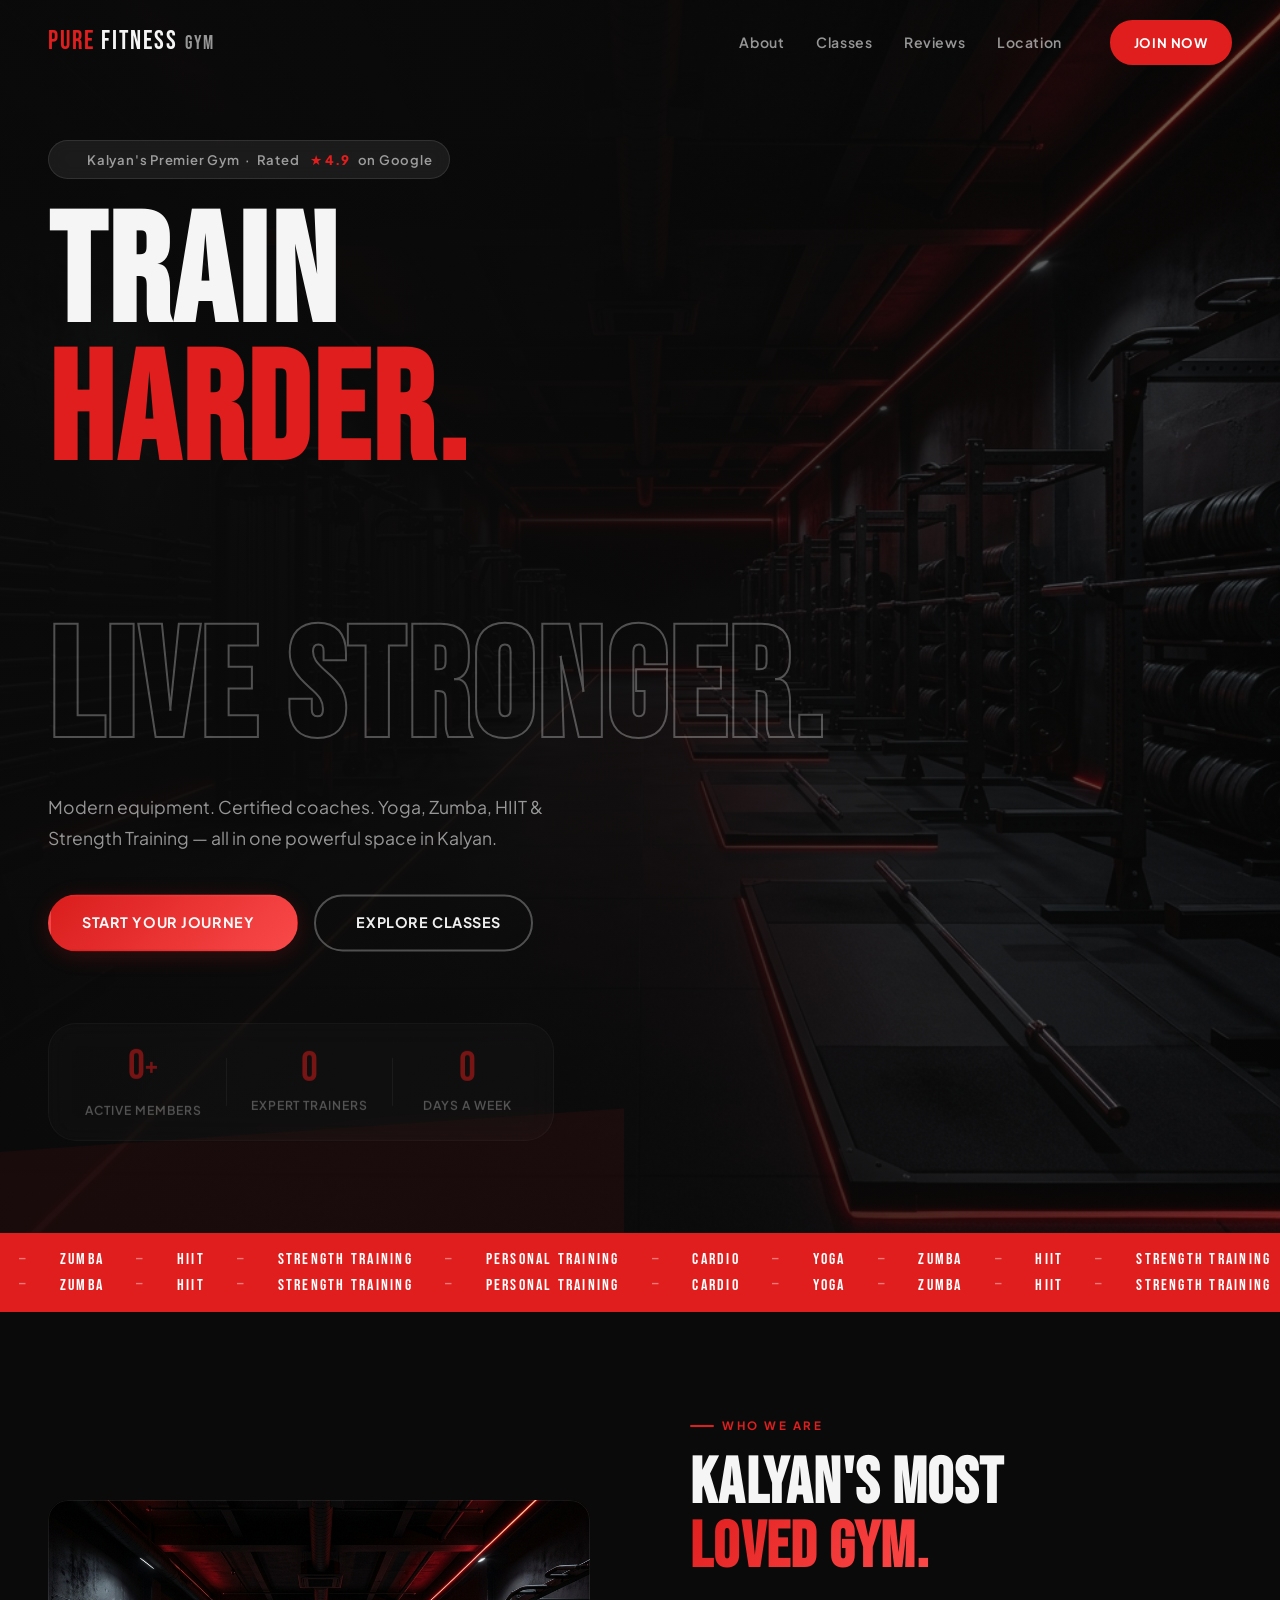
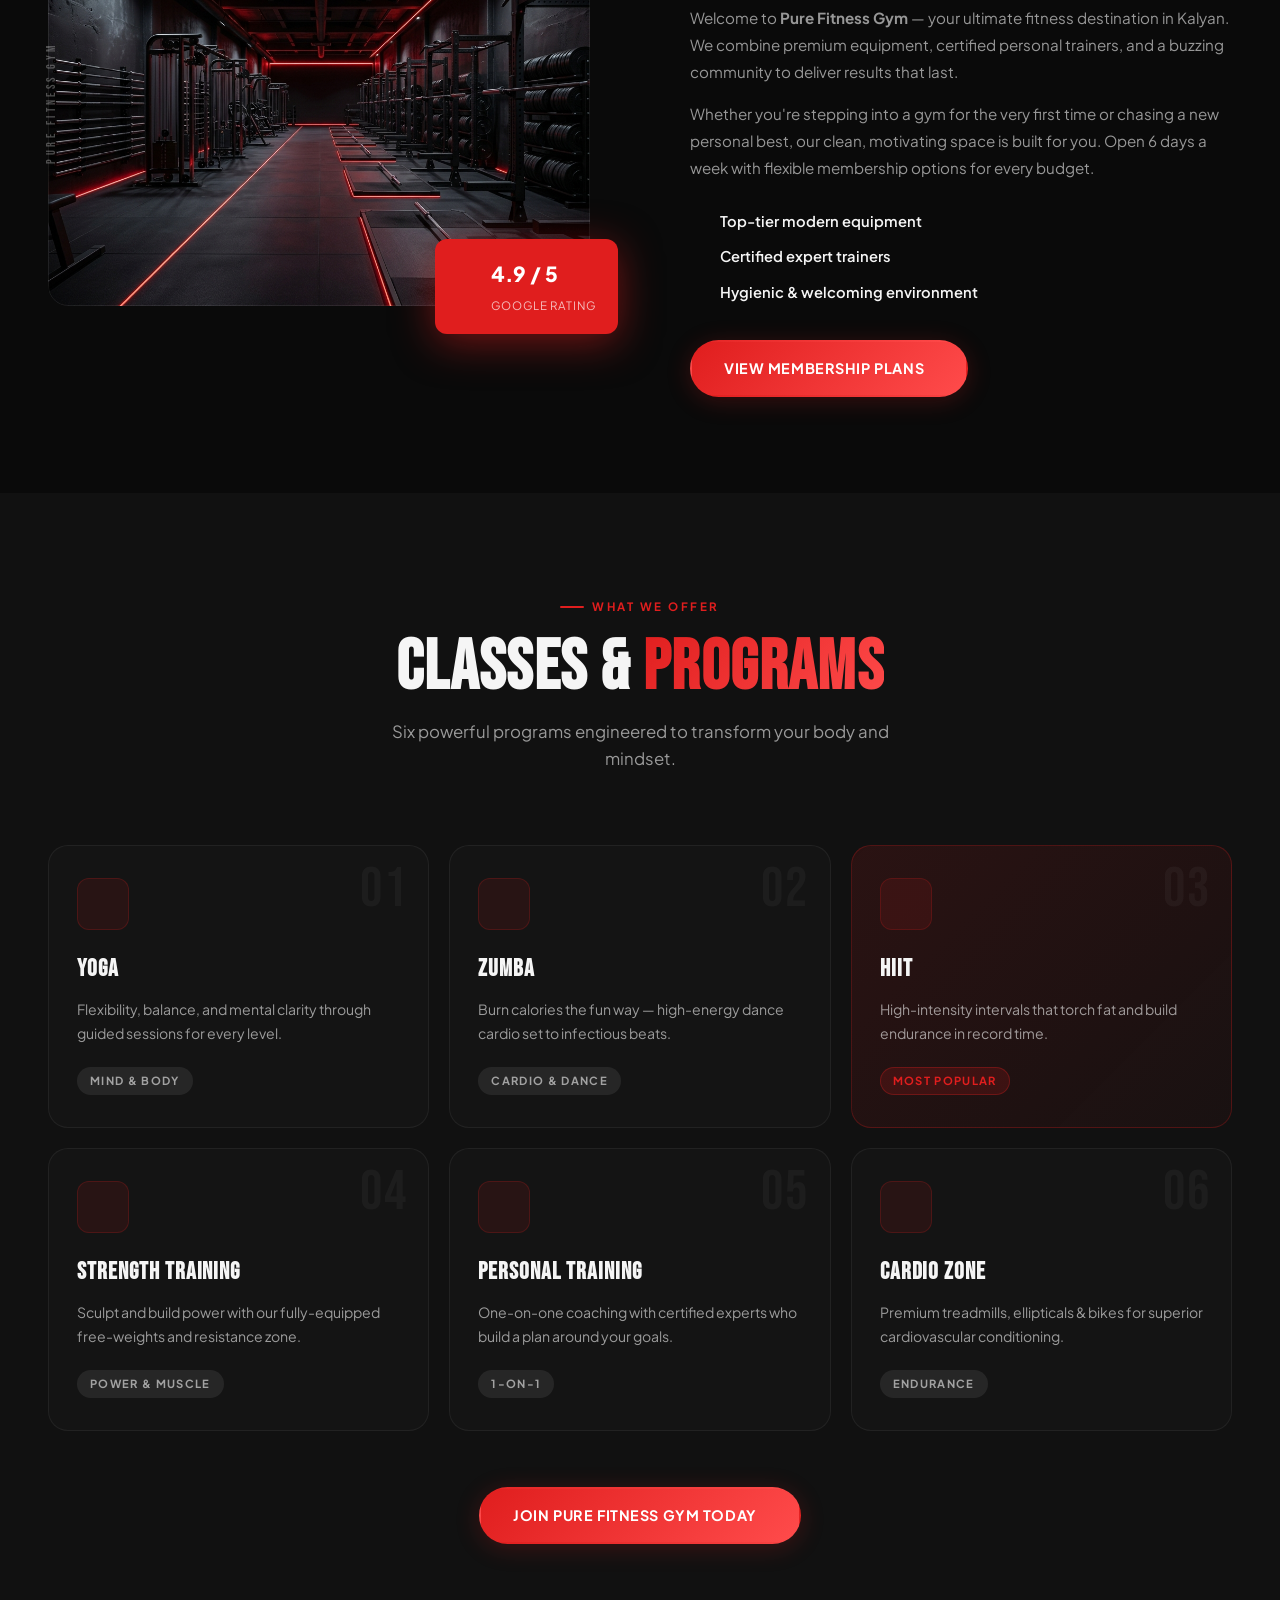
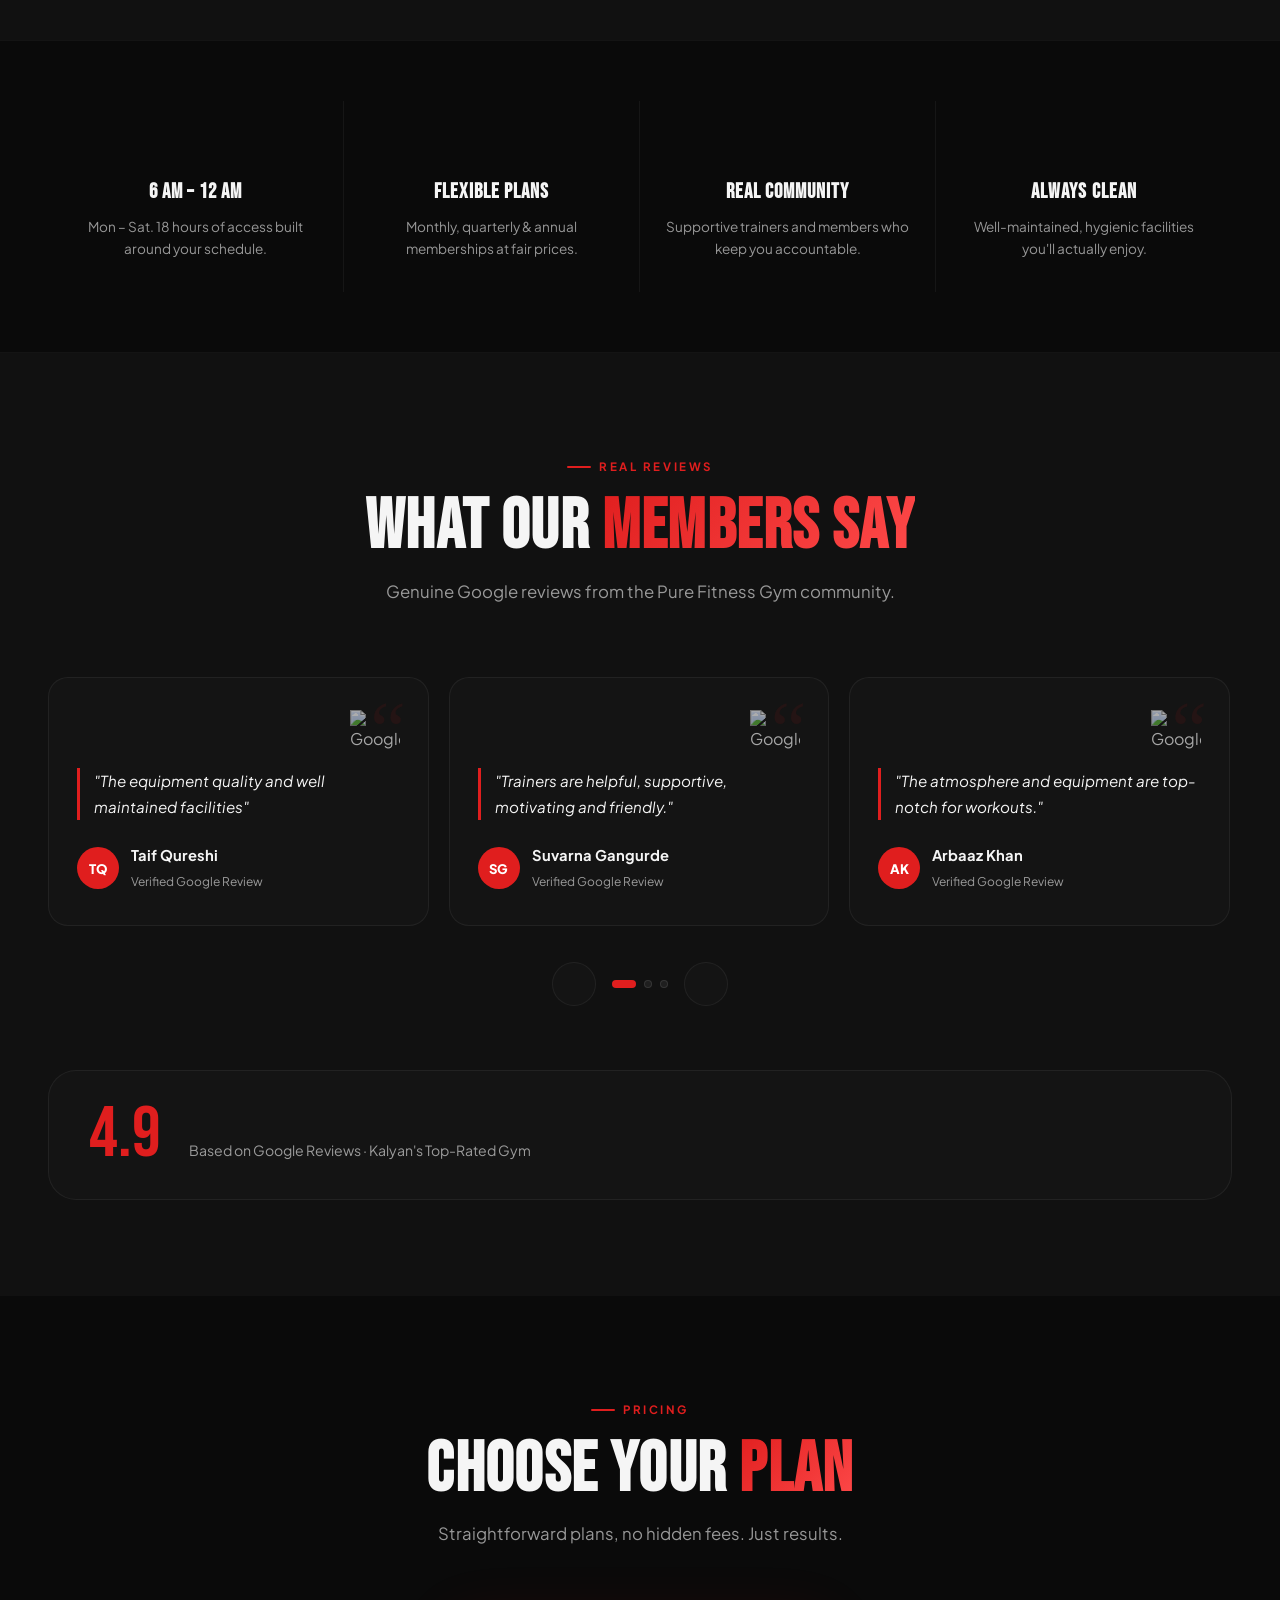
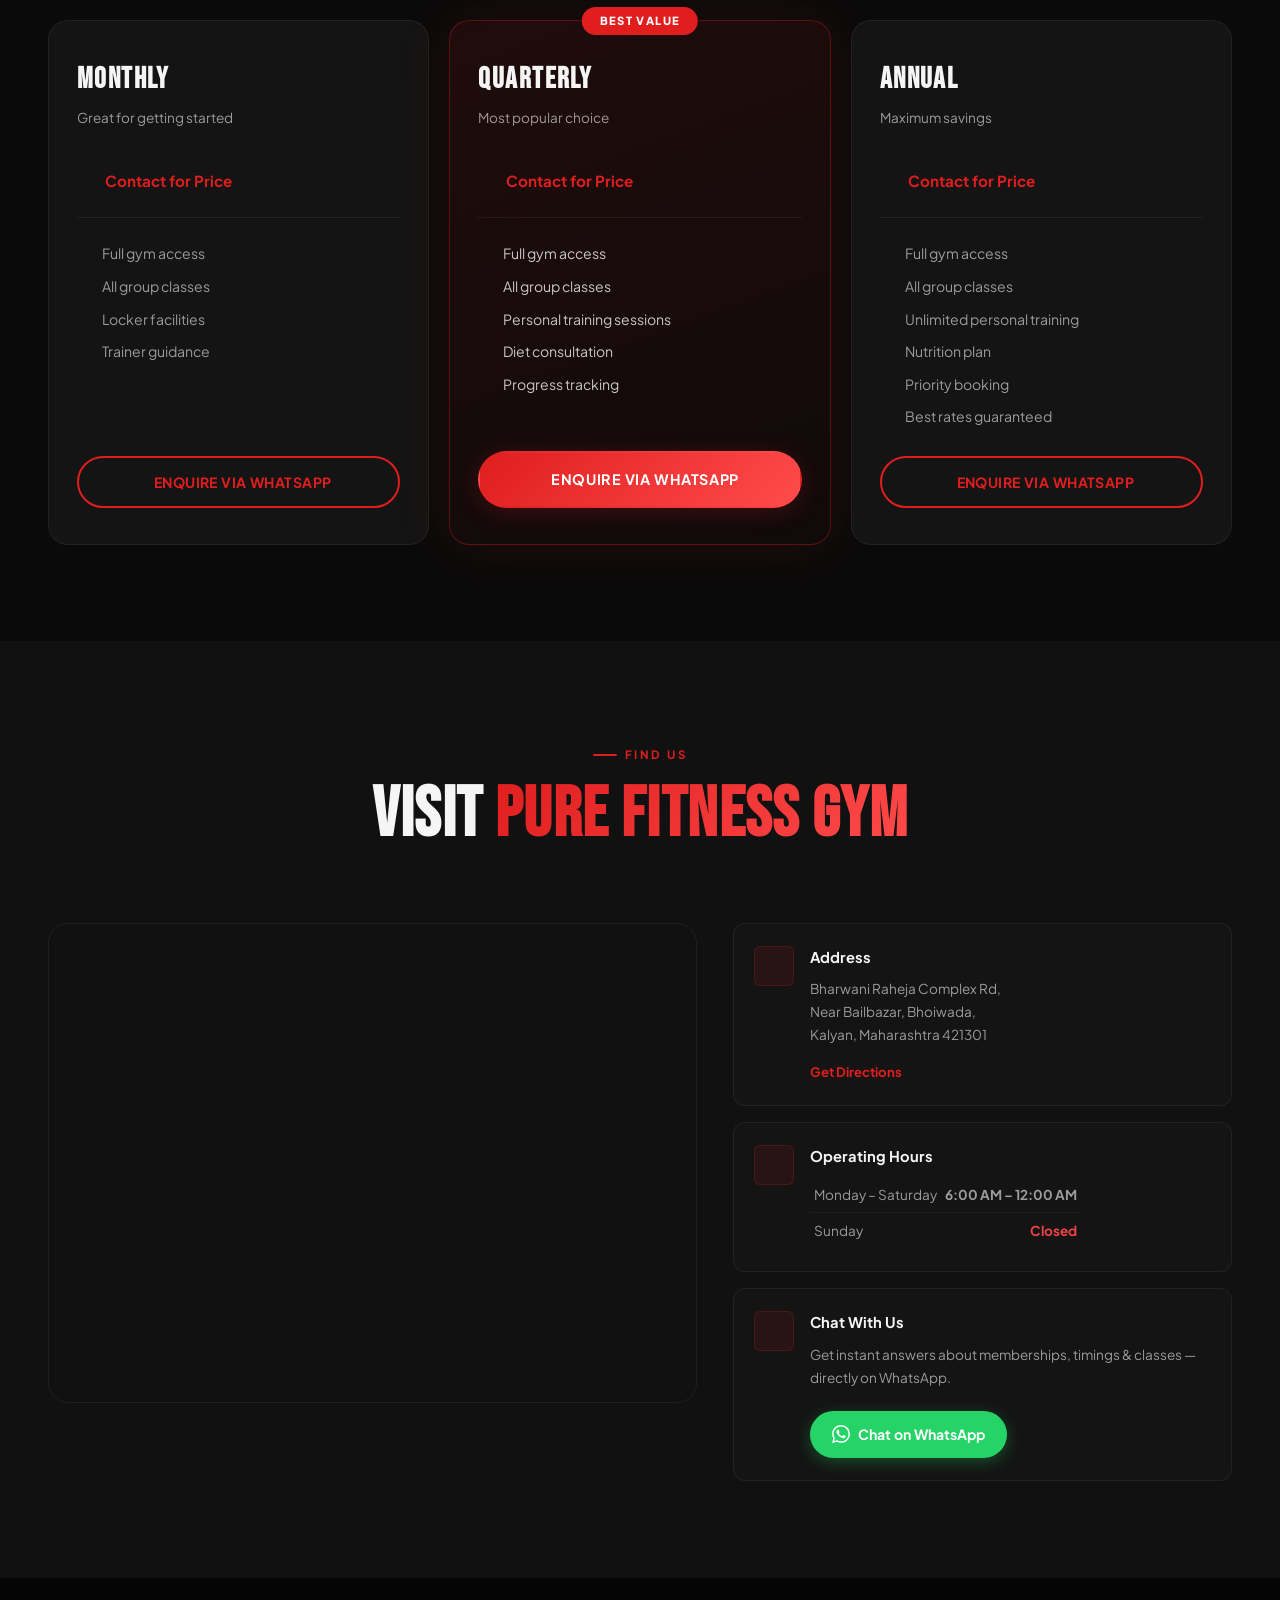
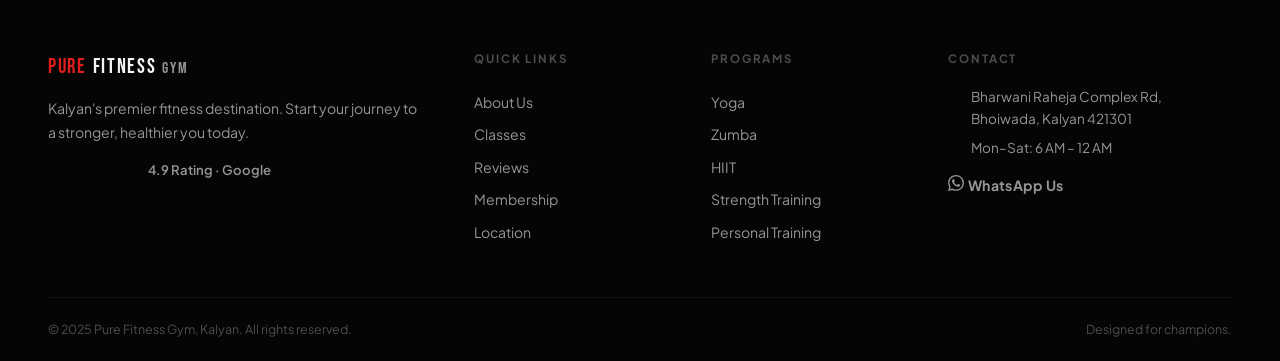
==== commit d1afc061: "SEO: structured data, sitemap, robots.txt, canonical & Open Graph" ====
--- a/index.html
+++ b/index.html
@@ -5,17 +5,88 @@
   <meta charset="UTF-8" />
   <meta name="viewport" content="width=device-width, initial-scale=1.0" />
 
-  <title>Pure Fitness Gym | Best Gym in Kalyan – Yoga, Zumba, HIIT & More</title>
+  <title>Pure Fitness Gym | Best Gym in Kalyan – Yoga, Zumba, HIIT &amp; More</title>
   <meta name="description"
-    content="Pure Fitness Gym in Kalyan, Maharashtra – Rated 4.9★ on Google. Premium equipment, expert trainers, Yoga, Zumba, HIIT & Strength Training." />
+    content="Pure Fitness Gym in Kalyan, Maharashtra – Rated 4.9★ on Google. Premium equipment, certified personal trainers, Yoga, Zumba, HIIT &amp; Strength Training. Open Mon–Sat 6 AM–12 AM." />
   <meta name="keywords"
-    content="gym in Kalyan, Pure Fitness Gym, Kalyan gym, yoga Kalyan, HIIT gym, personal trainer Kalyan" />
-
-  <!-- Open Graph -->
-  <meta property="og:title" content="Pure Fitness Gym | Best Gym in Kalyan" />
-  <meta property="og:description"
-    content="Rated 4.9★ on Google. Premium equipment, expert trainers & diverse classes." />
-  <meta property="og:type" content="website" />
+    content="gym in Kalyan, Pure Fitness Gym, Kalyan gym, yoga Kalyan, HIIT gym Kalyan, personal trainer Kalyan, fitness centre Kalyan, Zumba Kalyan, strength training Kalyan, best gym Kalyan Maharashtra" />
+  <meta name="robots" content="index, follow" />
+  <meta name="author" content="Pure Fitness Gym" />
+  <link rel="canonical" href="https://pure-fitness-gym.vercel.app/" />
+
+  <!-- Open Graph (Facebook / WhatsApp sharing) -->
+  <meta property="og:type"        content="website" />
+  <meta property="og:url"         content="https://pure-fitness-gym.vercel.app/" />
+  <meta property="og:title"       content="Pure Fitness Gym | Best Gym in Kalyan – Rated 4.9★" />
+  <meta property="og:description" content="Kalyan’s premier gym. Premium equipment, certified trainers, Yoga, Zumba, HIIT &amp; Strength Training. Open Mon–Sat 6 AM–12 AM." />
+  <meta property="og:image"       content="https://pure-fitness-gym.vercel.app/hero-bg.png" />
+  <meta property="og:image:width"  content="1200" />
+  <meta property="og:image:height" content="630" />
+  <meta property="og:site_name"   content="Pure Fitness Gym" />
+  <meta property="og:locale"      content="en_IN" />
+
+  <!-- Twitter Card -->
+  <meta name="twitter:card"        content="summary_large_image" />
+  <meta name="twitter:title"       content="Pure Fitness Gym | Best Gym in Kalyan" />
+  <meta name="twitter:description" content="Rated 4.9★ on Google. Premium equipment, expert trainers &amp; diverse classes in Kalyan, Maharashtra." />
+  <meta name="twitter:image"       content="https://pure-fitness-gym.vercel.app/hero-bg.png" />
+
+  <!-- Structured Data: LocalBusiness + WebSite (helps Google index and show you in Maps/search) -->
+  <script type="application/ld+json">
+  {
+    "@context": "https://schema.org",
+    "@graph": [
+      {
+        "@type": "HealthClub",
+        "@id": "https://pure-fitness-gym.vercel.app/#gym",
+        "name": "Pure Fitness Gym",
+        "alternateName": "Pure Fitness",
+        "description": "Pure Fitness Gym is Kalyan's premier fitness destination offering modern equipment, certified personal trainers, and diverse group classes including Yoga, Zumba, HIIT, and Strength Training.",
+        "url": "https://pure-fitness-gym.vercel.app/",
+        "image": "https://pure-fitness-gym.vercel.app/hero-bg.png",
+        "telephone": "+918828272687",
+        "address": {
+          "@type": "PostalAddress",
+          "streetAddress": "Bharwani Raheja Complex Rd, near BAILBAZAR, Bhoiwada",
+          "addressLocality": "Kalyan",
+          "addressRegion": "Maharashtra",
+          "postalCode": "421301",
+          "addressCountry": "IN"
+        },
+        "aggregateRating": {
+          "@type": "AggregateRating",
+          "ratingValue": "4.9",
+          "bestRating": "5",
+          "reviewCount": "50"
+        },
+        "openingHoursSpecification": [
+          {
+            "@type": "OpeningHoursSpecification",
+            "dayOfWeek": ["Monday","Tuesday","Wednesday","Thursday","Friday","Saturday"],
+            "opens": "06:00",
+            "closes": "24:00"
+          }
+        ],
+        "amenityFeature": [
+          { "@type": "LocationFeatureSpecification", "name": "Free Weights", "value": true },
+          { "@type": "LocationFeatureSpecification", "name": "Cardio Equipment", "value": true },
+          { "@type": "LocationFeatureSpecification", "name": "Personal Training", "value": true },
+          { "@type": "LocationFeatureSpecification", "name": "Group Classes", "value": true },
+          { "@type": "LocationFeatureSpecification", "name": "Locker Rooms", "value": true }
+        ],
+        "sameAs": ["https://wa.me/918828272687"]
+      },
+      {
+        "@type": "WebSite",
+        "@id": "https://pure-fitness-gym.vercel.app/#website",
+        "url": "https://pure-fitness-gym.vercel.app/",
+        "name": "Pure Fitness Gym",
+        "description": "Official website of Pure Fitness Gym, Kalyan",
+        "publisher": { "@id": "https://pure-fitness-gym.vercel.app/#gym" }
+      }
+    ]
+  }
+  </script>
 
   <!-- Google Fonts: Bebas Neue for display, Plus Jakarta Sans for body -->
   <link rel="preconnect" href="https://fonts.googleapis.com" />
--- a/style.css
+++ b/style.css
@@ -125,6 +125,9 @@
   display: inline-flex;
   gap: 6px;
   align-items: baseline;
+  white-space: nowrap;         /* never wrap mid-logo */
+  flex-shrink: 1;              /* allow shrinking in flex row */
+  min-width: 0;                /* allow shrink below natural width */
 }
 .wm-pure    { color: var(--red); }
 .wm-fitness { color: var(--white); }
@@ -291,6 +294,8 @@
   top: 0; left: 0; right: 0;
   z-index: 500;
   transition: background 0.3s ease, box-shadow 0.3s ease;
+  max-width: 100vw;            /* never wider than screen */
+  overflow: hidden;            /* clip any child overflow */
 }
 #nav.scrolled {
   background: rgba(10,10,10,0.95);
@@ -304,6 +309,7 @@
   display: flex;
   align-items: center;
   gap: 40px;
+  width: 100%;                 /* fill available, never overflow */
 }
 .nav-links {
   display: flex;
@@ -1279,8 +1285,18 @@
 @media (max-width: 768px) {
   :root { --sp: 56px; --cp: 18px; }
 
+  /* Nav: shrink wordmark, lock burger to right edge */
+  .nav-inner {
+    padding: 16px var(--cp);
+    gap: 0;                        /* remove gap; burger uses margin-left:auto */
+  }
   .nav-links, .nav-pill { display: none; }
-  .burger { display: flex; }
+  .burger {
+    display: flex;
+    margin-left: auto;             /* push to far right */
+    flex-shrink: 0;                /* never collapse */
+  }
+  .wordmark { font-size: 1.25rem; letter-spacing: 0.05em; }
 
   .hero-title { font-size: clamp(3.8rem, 16vw, 7rem); }
   .hero-copy  { max-width: 100%; }
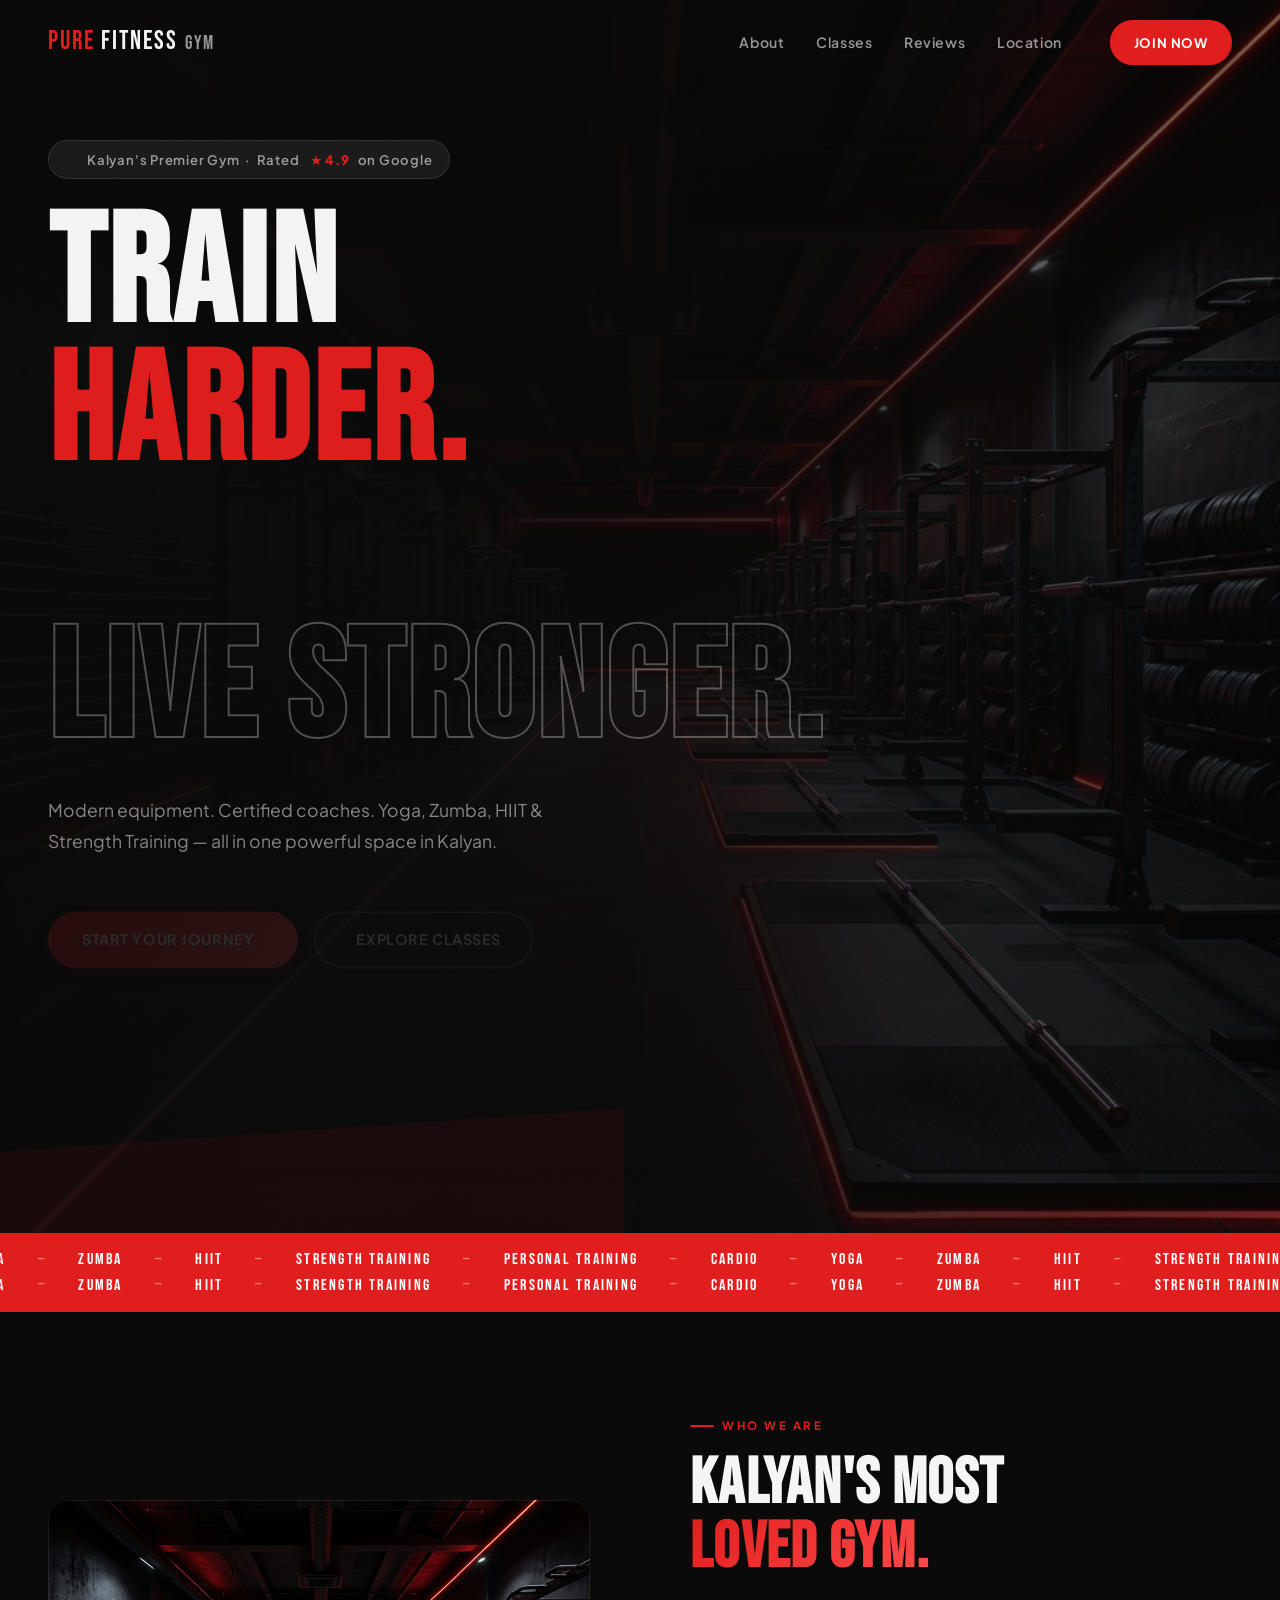
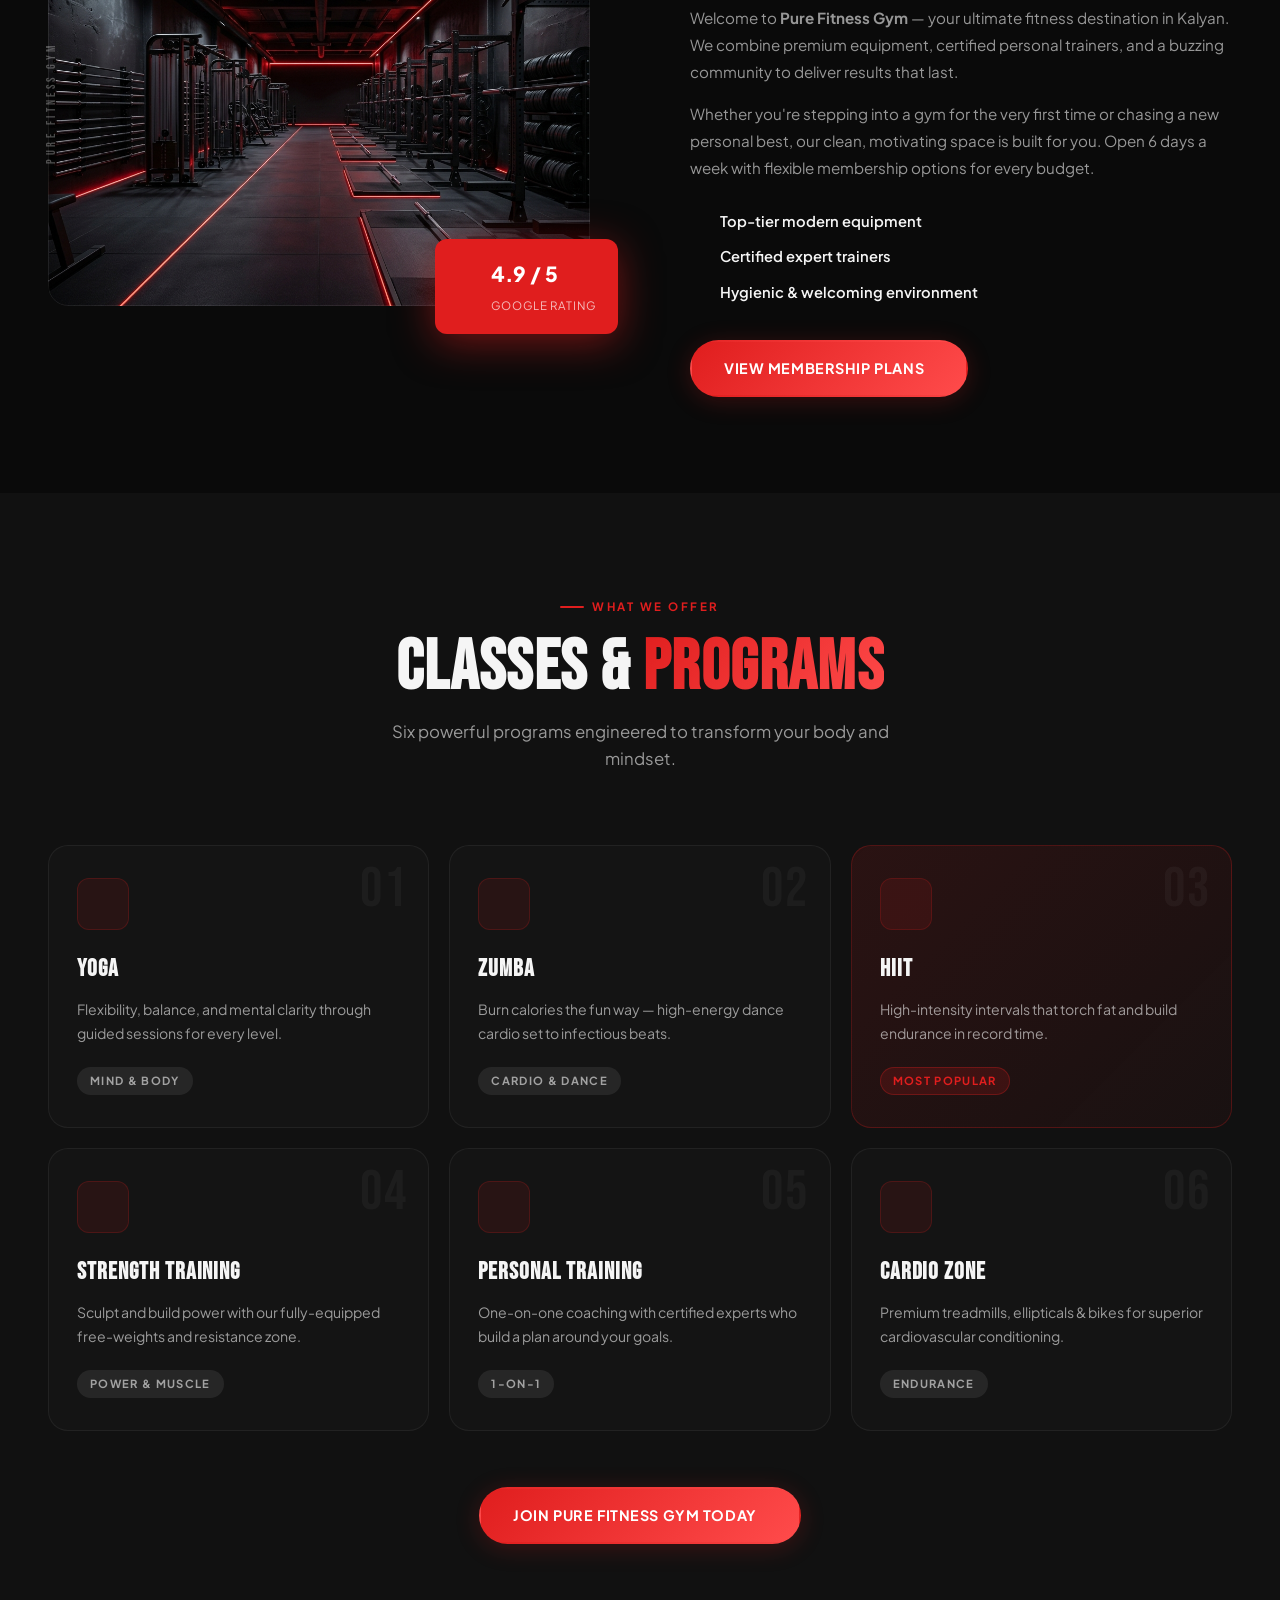
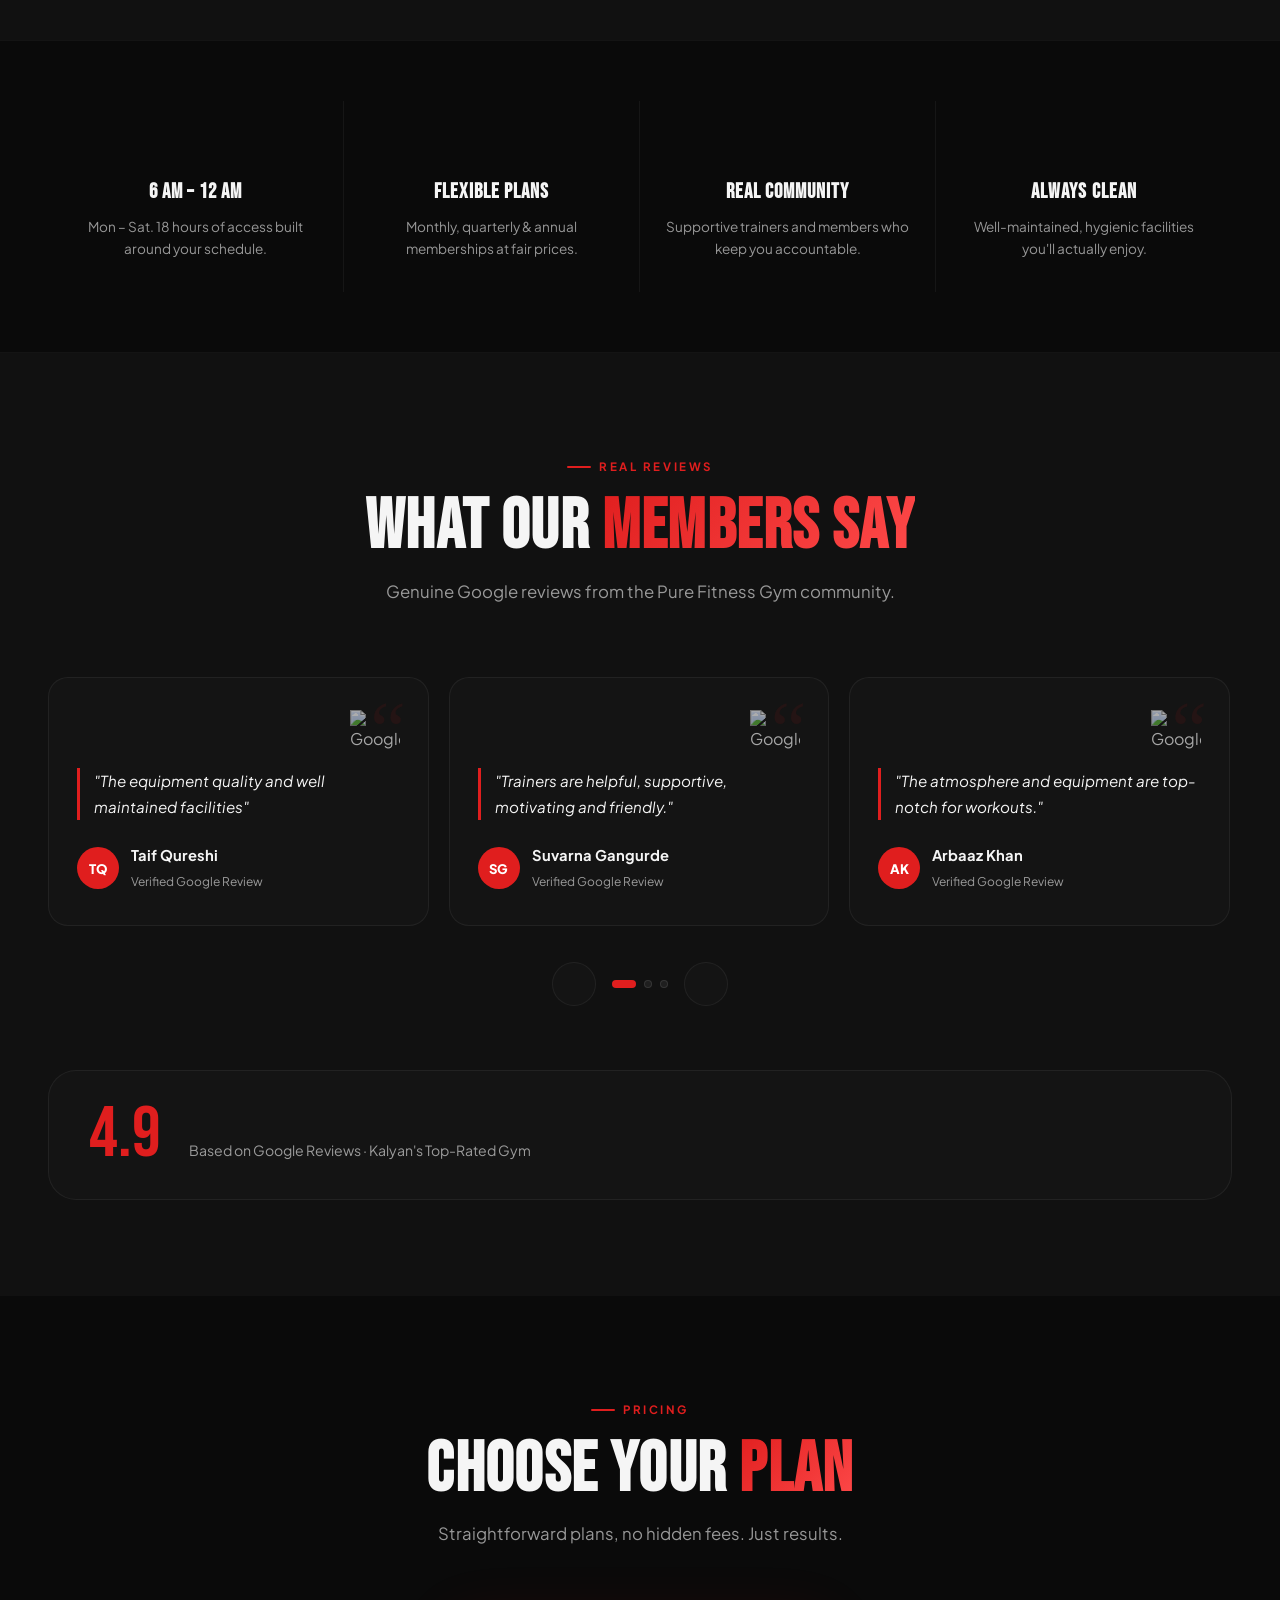
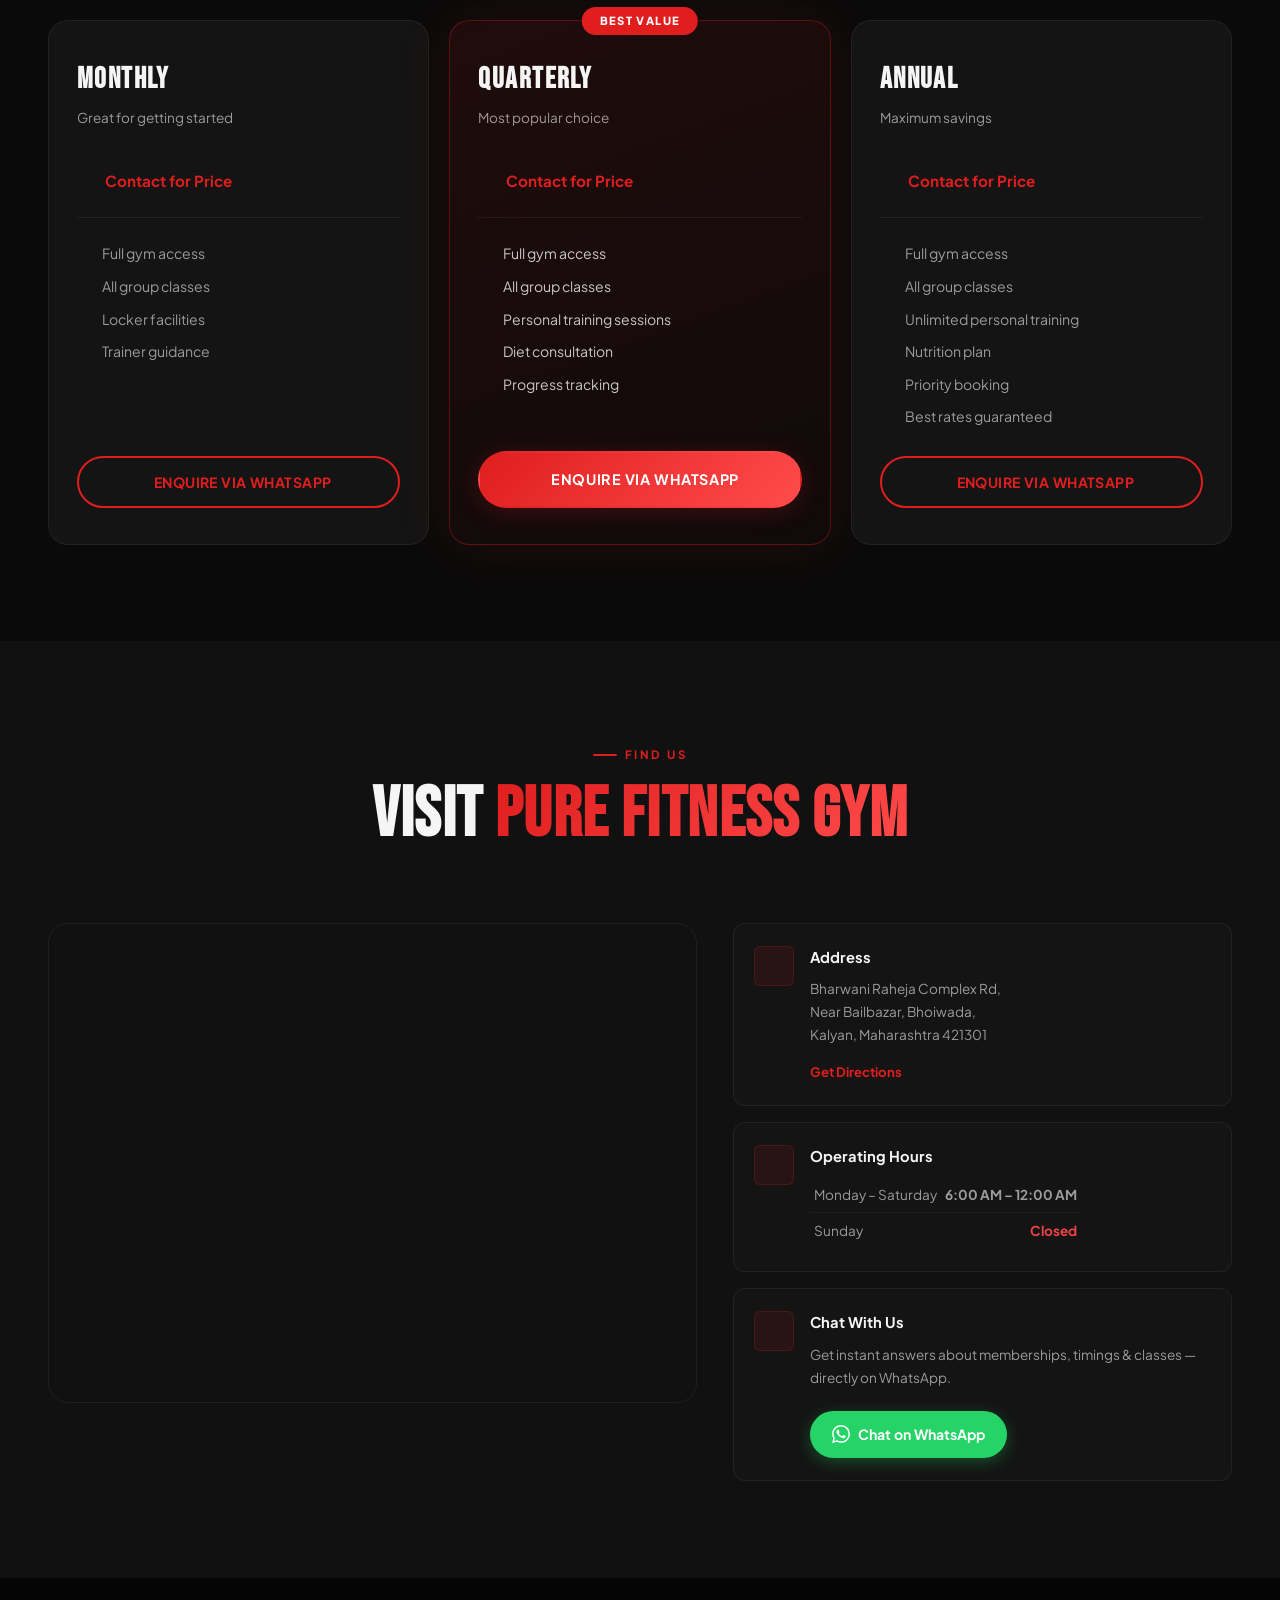
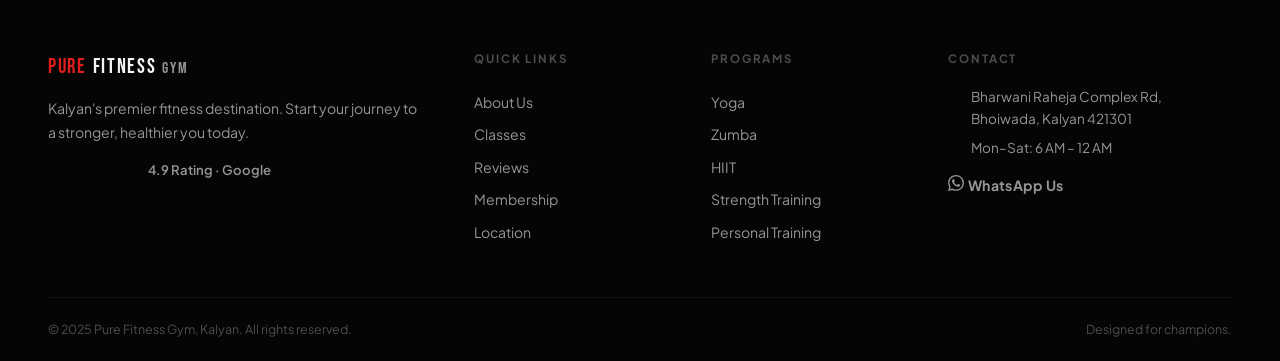
==== commit 1546b8aa: "Changed Whatsapp Number" ====
--- a/index.html
+++ b/index.html
@@ -44,7 +44,7 @@
         "description": "Pure Fitness Gym is Kalyan's premier fitness destination offering modern equipment, certified personal trainers, and diverse group classes including Yoga, Zumba, HIIT, and Strength Training.",
         "url": "https://pure-fitness-gym.vercel.app/",
         "image": "https://pure-fitness-gym.vercel.app/hero-bg.png",
-        "telephone": "+918828272687",
+        "telephone": "+919699731695",
         "address": {
           "@type": "PostalAddress",
           "streetAddress": "Bharwani Raheja Complex Rd, near BAILBAZAR, Bhoiwada",
@@ -74,7 +74,8 @@
           { "@type": "LocationFeatureSpecification", "name": "Group Classes", "value": true },
           { "@type": "LocationFeatureSpecification", "name": "Locker Rooms", "value": true }
         ],
-        "sameAs": ["https://wa.me/918828272687"]
+        "priceRange": "₹₹",
+        "sameAs": ["https://wa.me/919699731695"]
       },
       {
         "@type": "WebSite",
@@ -532,7 +533,7 @@
               <li><i data-lucide="check"></i> Locker facilities</li>
               <li><i data-lucide="check"></i> Trainer guidance</li>
             </ul>
-            <a href="https://wa.me/919XXXXXXXXX?text=Hi%20Pure%20Fitness%20Gym!%20I%27m%20interested%20in%20Monthly%20membership."
+            <a href="https://wa.me/919699731695?text=Hi%20Pure%20Fitness%20Gym!%20I%20just%20visited%20your%20website%20and%20I%27m%20interested%20in%20the%20Monthly%20membership.%20Could%20you%20please%20share%20more%20details%3F"
               class="btn-outline-red" id="planMonthlyBtn" target="_blank" rel="noopener noreferrer">
               <i data-lucide="message-circle"></i> Enquire via WhatsApp
             </a>
@@ -555,7 +556,7 @@
               <li><i data-lucide="check"></i> Diet consultation</li>
               <li><i data-lucide="check"></i> Progress tracking</li>
             </ul>
-            <a href="https://wa.me/919XXXXXXXXX?text=Hi%20Pure%20Fitness%20Gym!%20I%27m%20interested%20in%20Quarterly%20membership."
+            <a href="https://wa.me/919699731695?text=Hi%20Pure%20Fitness%20Gym!%20I%20just%20visited%20your%20website%20and%20I%27m%20interested%20in%20the%20Quarterly%20membership.%20Could%20you%20please%20share%20more%20details%3F"
               class="btn-red" id="planQuarterlyBtn" target="_blank" rel="noopener noreferrer">
               <i data-lucide="message-circle"></i> Enquire via WhatsApp
             </a>
@@ -578,7 +579,7 @@
               <li><i data-lucide="check"></i> Priority booking</li>
               <li><i data-lucide="check"></i> Best rates guaranteed</li>
             </ul>
-            <a href="https://wa.me/919XXXXXXXXX?text=Hi%20Pure%20Fitness%20Gym!%20I%27m%20interested%20in%20Annual%20membership."
+            <a href="https://wa.me/919699731695?text=Hi%20Pure%20Fitness%20Gym!%20I%20just%20visited%20your%20website%20and%20I%27m%20interested%20in%20the%20Annual%20membership.%20Could%20you%20please%20share%20more%20details%3F"
               class="btn-outline-red" id="planAnnualBtn" target="_blank" rel="noopener noreferrer">
               <i data-lucide="message-circle"></i> Enquire via WhatsApp
             </a>
@@ -646,7 +647,7 @@
               <div>
                 <h4>Chat With Us</h4>
                 <p>Get instant answers about memberships, timings &amp; classes — directly on WhatsApp.</p>
-                <a href="https://wa.me/919XXXXXXXXX?text=Hi%20Pure%20Fitness%20Gym!" class="btn-wa" id="locWaBtn"
+                <a href="https://wa.me/919699731695?text=Hi%20Pure%20Fitness%20Gym!%20I%20just%20visited%20your%20website%20and%20I%27d%20like%20to%20know%20more%20about%20your%20gym%20and%20memberships." class="btn-wa" id="locWaBtn"
                   target="_blank" rel="noopener noreferrer">
                   <svg viewBox="0 0 24 24" fill="currentColor" width="18" height="18" aria-hidden="true">
                     <path
@@ -710,7 +711,7 @@
             <i data-lucide="clock"></i>
             Mon–Sat: 6 AM – 12 AM
           </p>
-          <a href="https://wa.me/919XXXXXXXXX?text=Hi%20Pure%20Fitness%20Gym!" class="btn-wa footer-wa" target="_blank"
+          <a href="https://wa.me/919699731695?text=Hi%20Pure%20Fitness%20Gym!%20I%20just%20visited%20your%20website%20and%20I%27d%20like%20to%20know%20more%20about%20your%20gym%20and%20memberships." class="btn-wa footer-wa" target="_blank"
             rel="noopener noreferrer" id="footerWaBtn">
             <svg viewBox="0 0 24 24" fill="currentColor" width="16" height="16" aria-hidden="true">
               <path
@@ -731,7 +732,7 @@
   <!-- ═══════════════════════════════════════════
      FLOATING WHATSAPP
 ═══════════════════════════════════════════ -->
-  <a href="https://wa.me/918828272687?text=Hi%20Pure%20Fitness%20Gym!%20I%27d%20like%20to%20know%20about%20memberships."
+  <a href="https://wa.me/919699731695?text=Hi%20Pure%20Fitness%20Gym!%20I%20just%20visited%20your%20website%20and%20I%27d%20like%20to%20know%20more%20about%20your%20gym%20and%20memberships."
     class="wa-float" id="waFloat" target="_blank" rel="noopener noreferrer"
     aria-label="Chat with Pure Fitness Gym on WhatsApp">
     <svg viewBox="0 0 24 24" fill="currentColor" aria-hidden="true">
--- a/style.css
+++ b/style.css
@@ -295,7 +295,8 @@
   z-index: 500;
   transition: background 0.3s ease, box-shadow 0.3s ease;
   max-width: 100vw;            /* never wider than screen */
-  overflow: hidden;            /* clip any child overflow */
+  /* NO overflow:hidden here — it creates a stacking context that can
+     hide fixed-position children like the floating WA button on mobile */
 }
 #nav.scrolled {
   background: rgba(10,10,10,0.95);
@@ -1221,8 +1222,9 @@
 .wa-float {
   position: fixed;
   bottom: 28px;
+  bottom: calc(28px + env(safe-area-inset-bottom, 0px));
   right: 28px;
-  z-index: 900;
+  z-index: 9999;
   width: 58px;
   height: 58px;
   border-radius: 50%;
@@ -1232,12 +1234,17 @@
   align-items: center;
   justify-content: center;
   box-shadow: 0 4px 24px rgba(37,211,102,0.5);
-  transition: all 0.3s ease;
+  transition: opacity 0.3s ease, transform 0.3s ease;
   opacity: 0;
   transform: scale(0.6);
+  pointer-events: none;
 }
 .wa-float svg { width: 28px; height: 28px; }
-.wa-float.visible { opacity: 1; transform: scale(1); }
+.wa-float.visible { 
+  opacity: 1; 
+  transform: scale(1);
+  pointer-events: auto;
+}
 .wa-float:hover {
   background: var(--wa-dk);
   transform: scale(1.1);
@@ -1332,10 +1339,16 @@
 
 @media (max-width: 480px) {
   .hero-title { font-size: 3.5rem; }
+  .hero-body { padding-top: 110px; padding-bottom: 72px; }
   .pillars-grid { grid-template-columns: 1fr; }
   .pillar { border-right: none; }
   .section-head h2 { font-size: 2.5rem; }
   .about-text h2 { font-size: 2.5rem; }
+  /* Prevent the rating badge from overflowing the frame on small screens */
+  .about-badge { right: 0; bottom: -20px; padding: 14px 16px; }
+  .about-badge strong { font-size: 1.1rem; }
+  /* Hero actions stack full-width on tiny screens */
+  .btn-red, .btn-ghost { width: 100%; justify-content: center; }
 }
 
 /* ── 21. ACCESSIBILITY ─────────────────────────────────── */
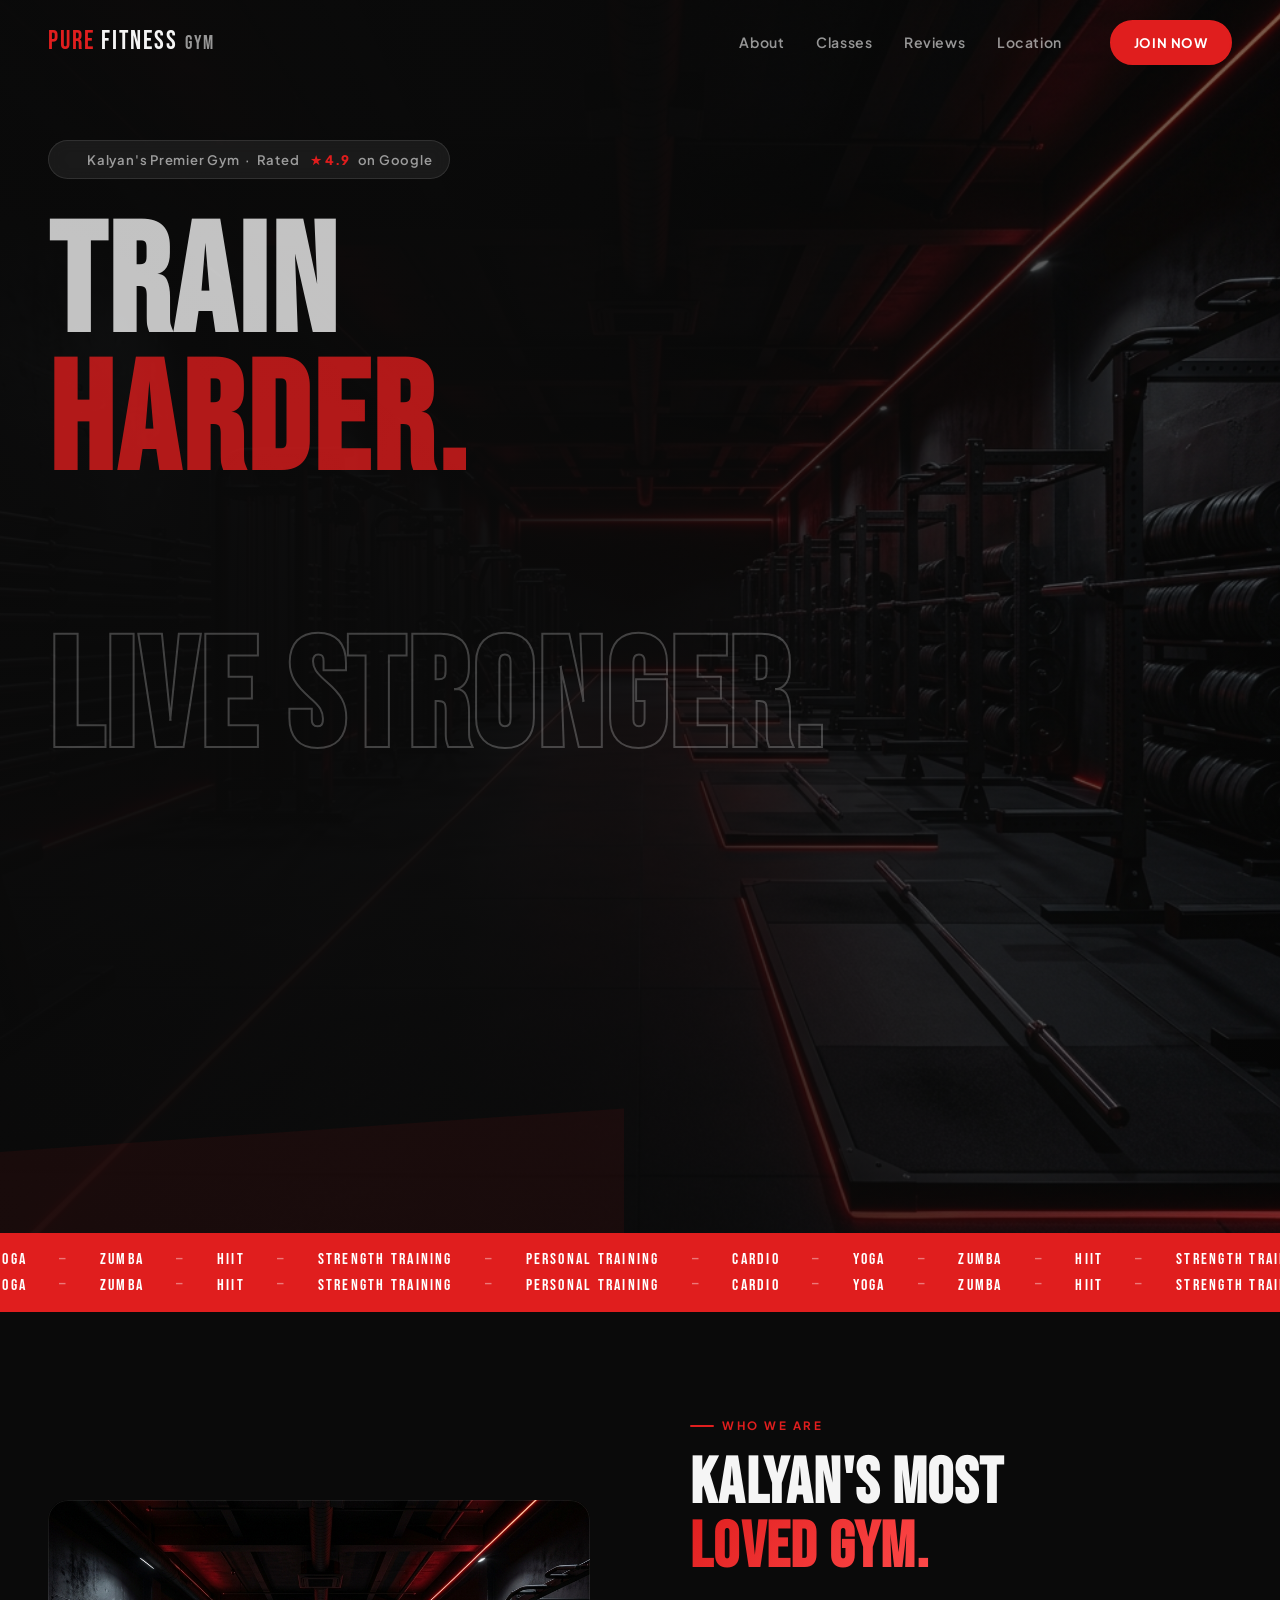
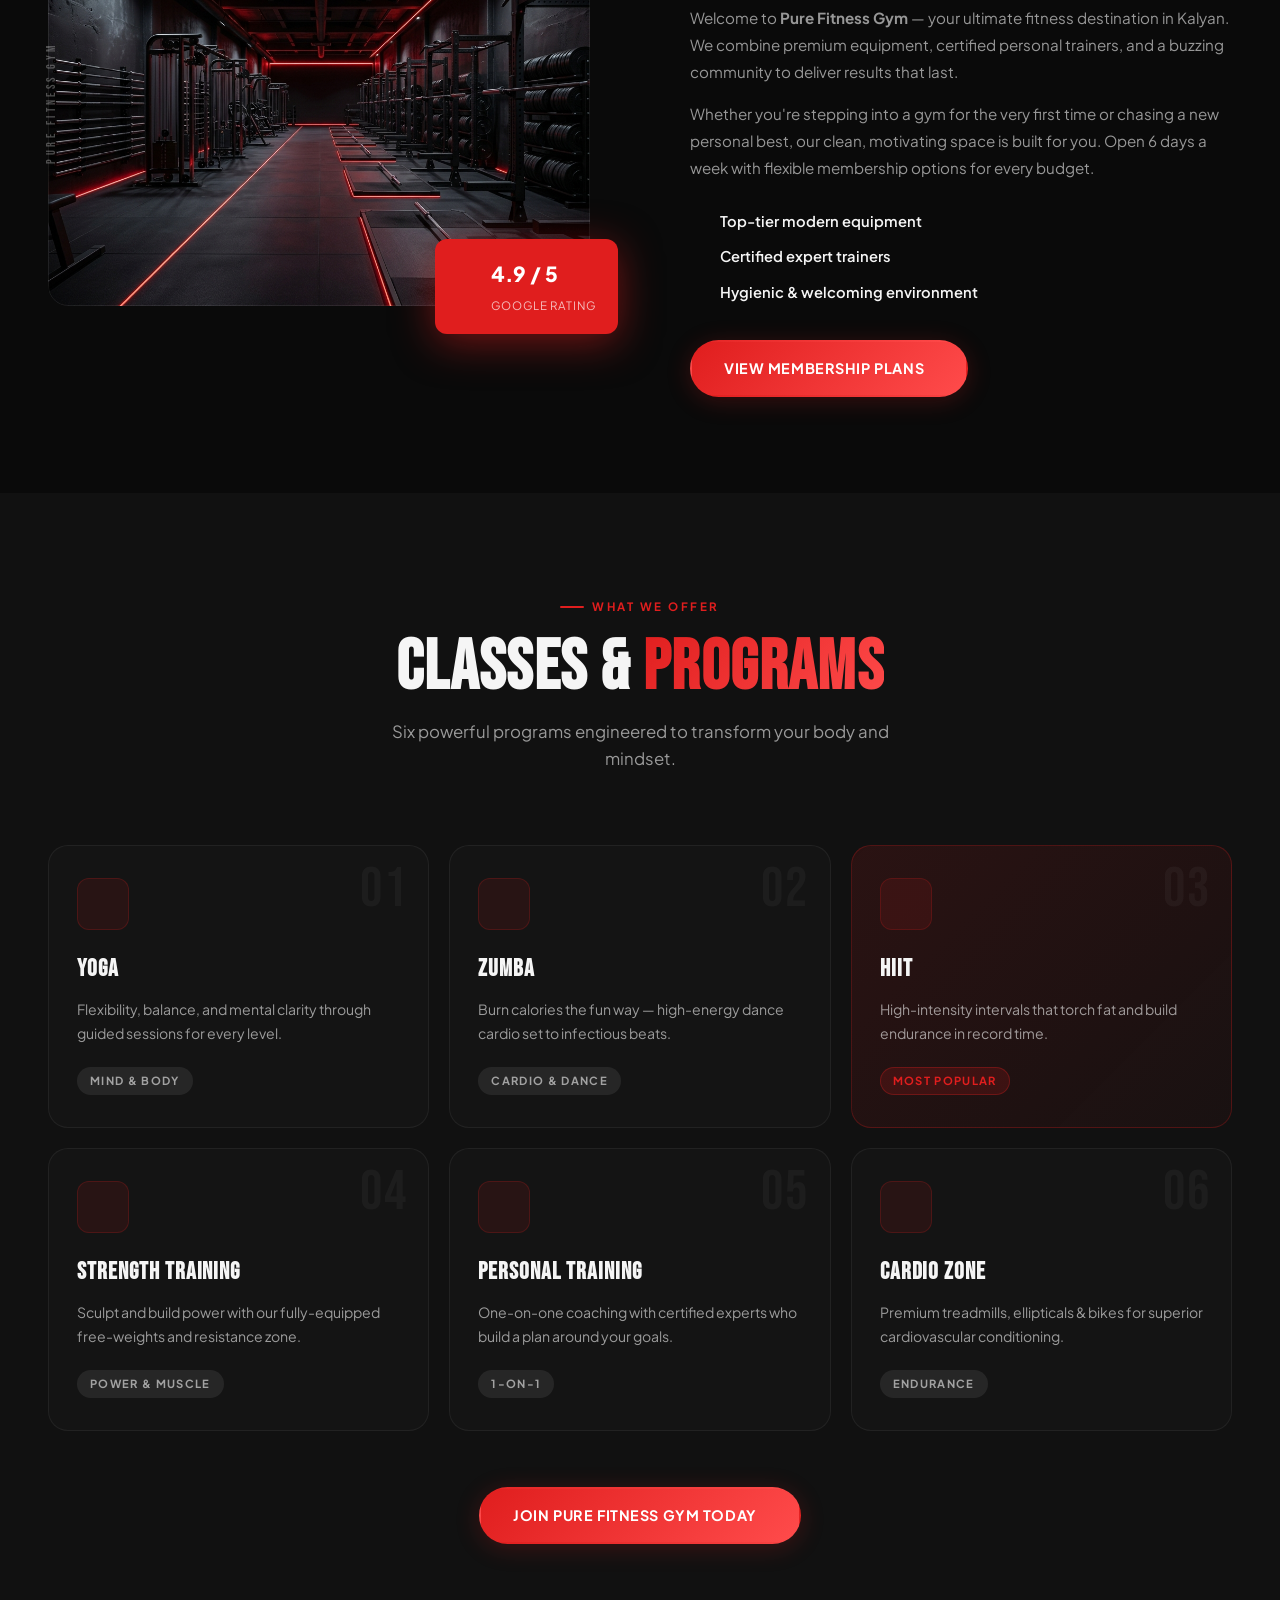
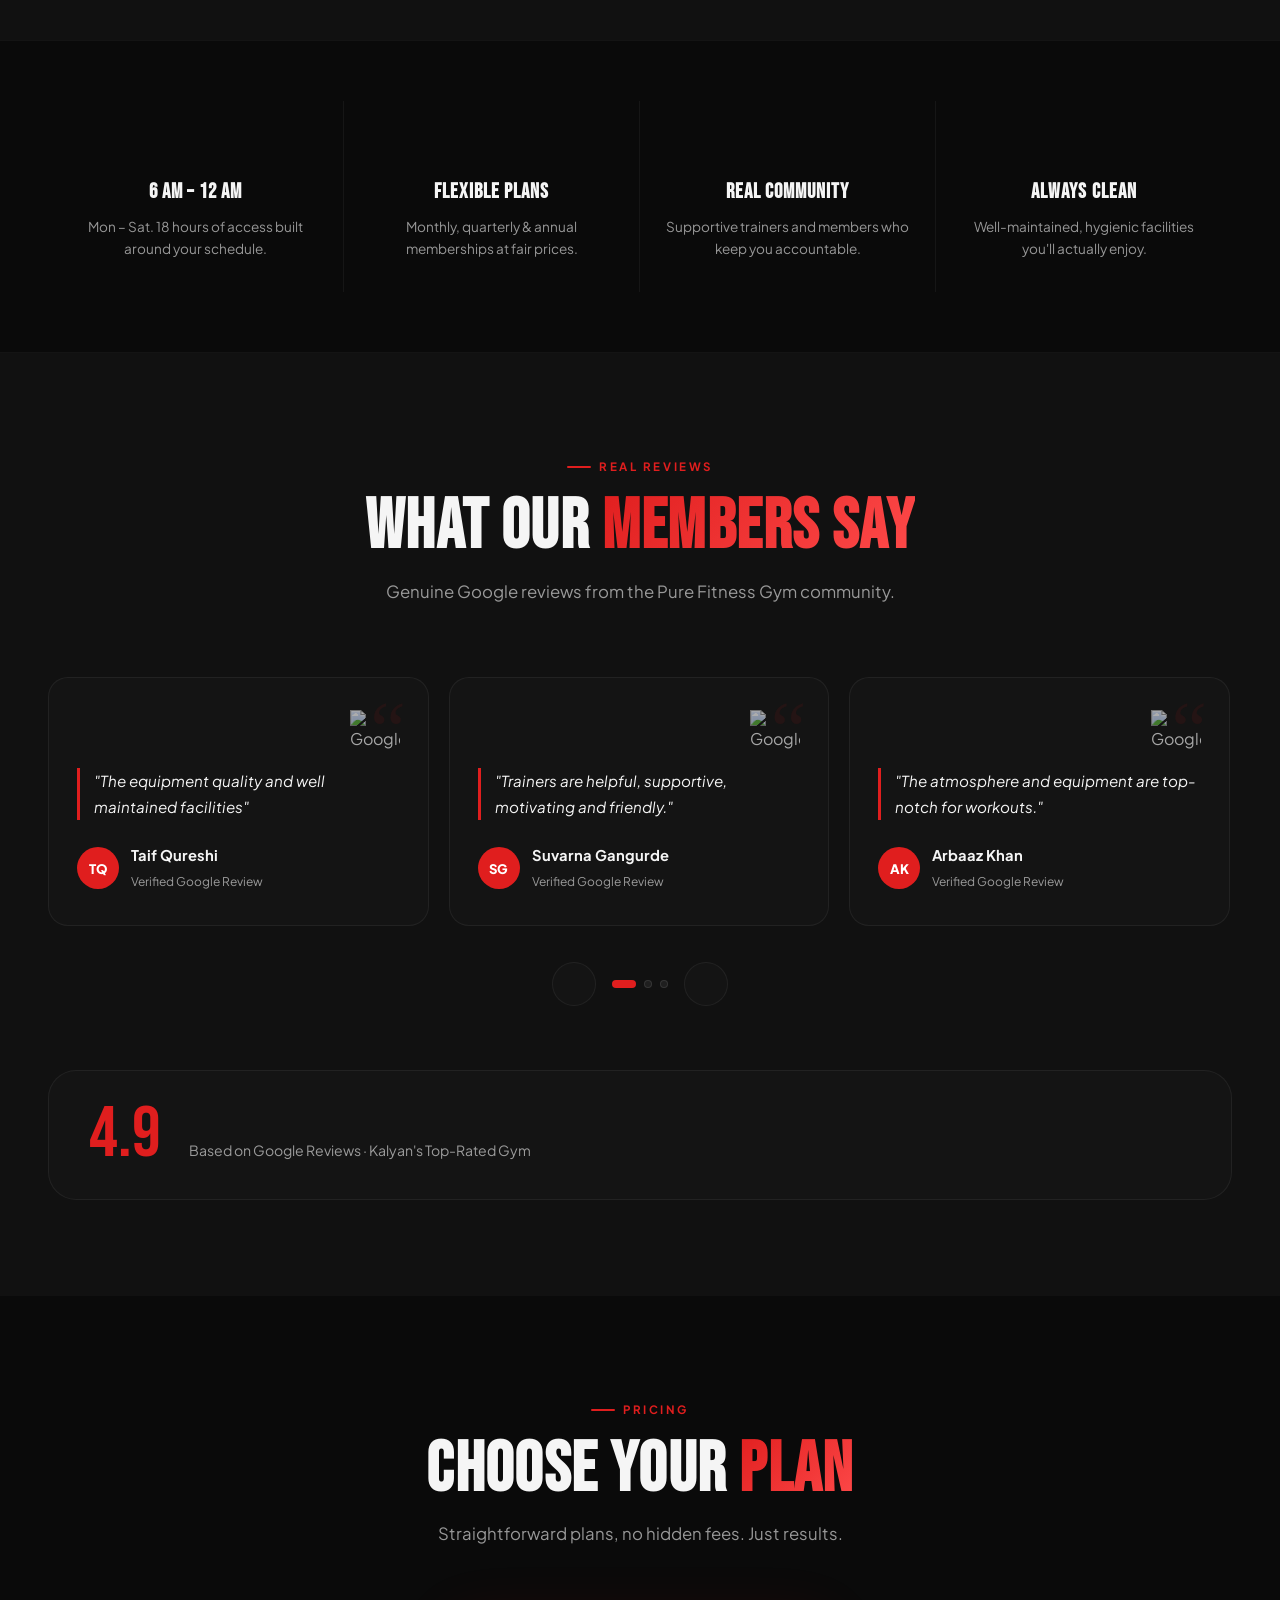
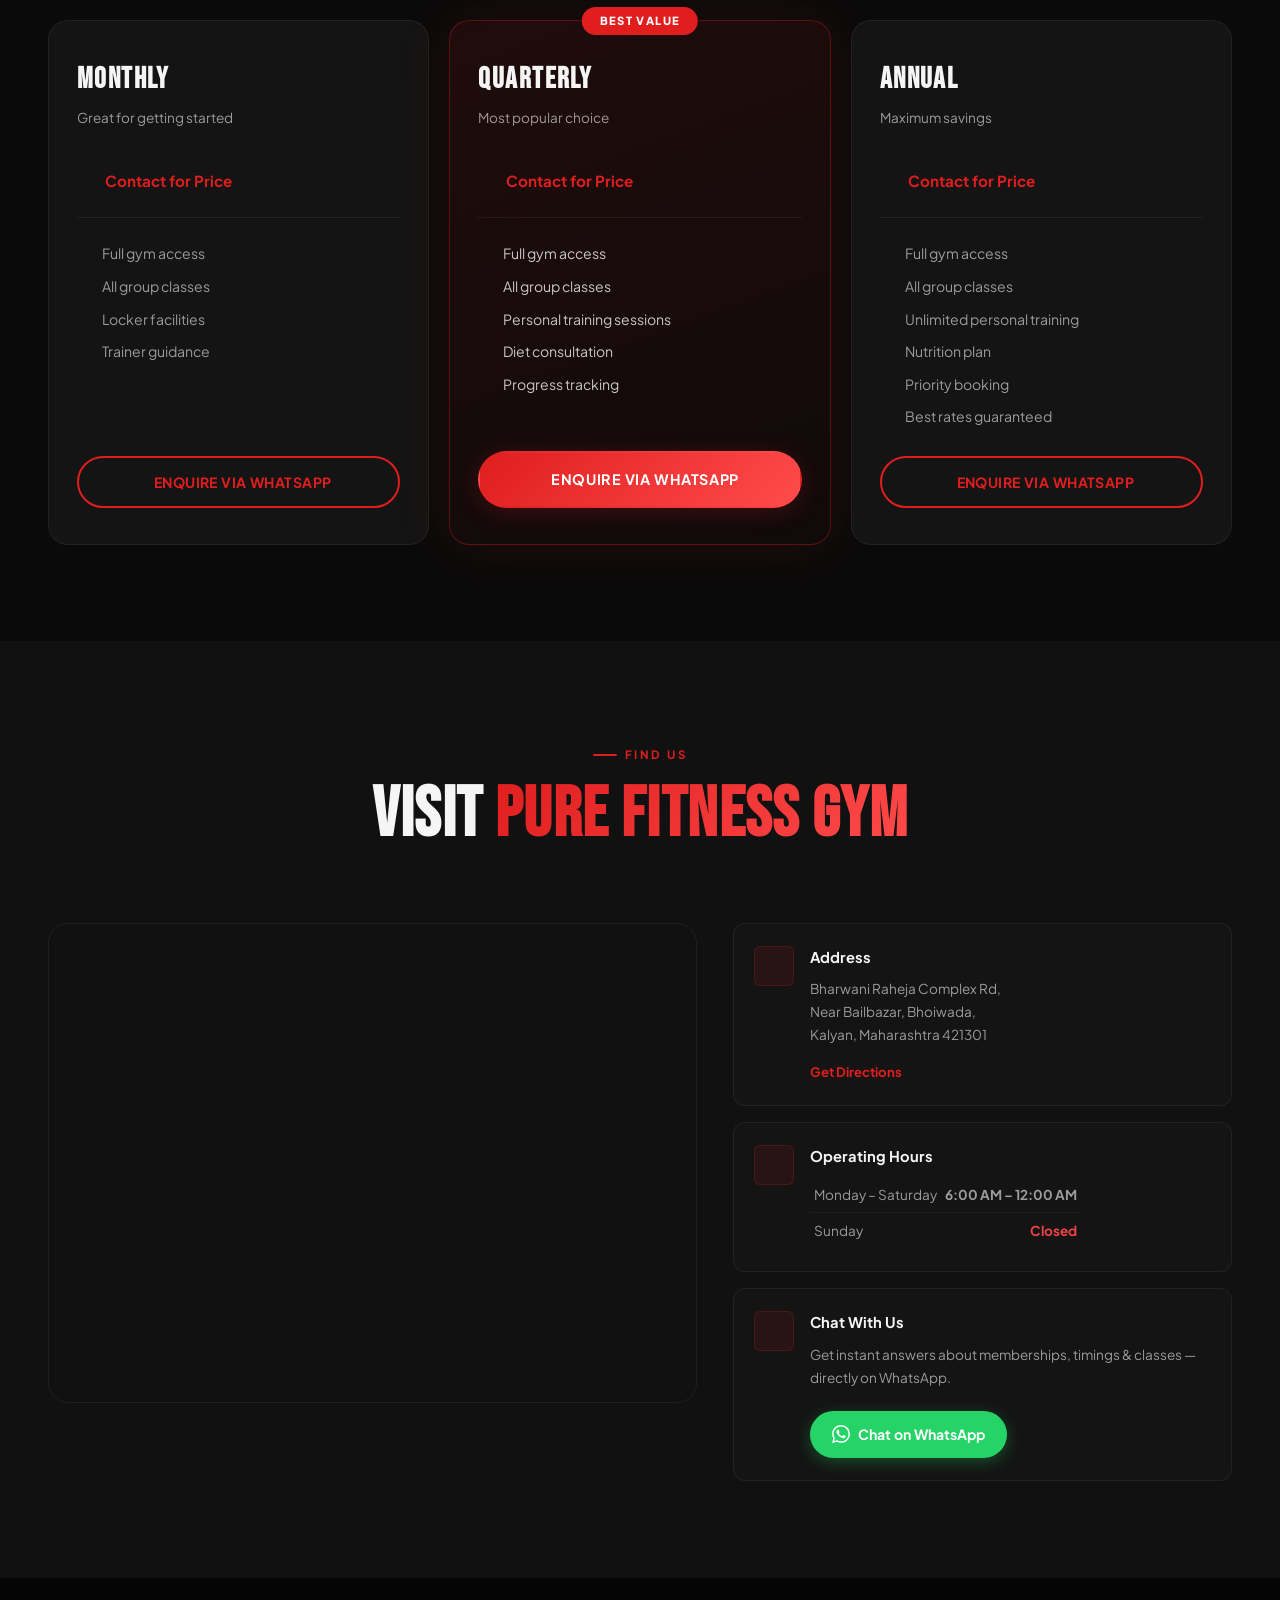
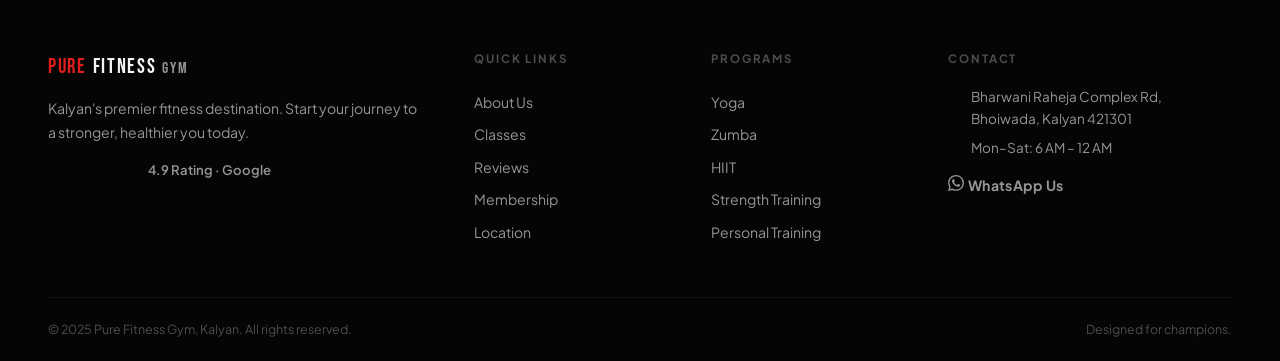
==== commit 65c3bf4d: "Changed Whatsapp Number" ====
--- a/index.html
+++ b/index.html
@@ -2,6 +2,16 @@
 <html lang="en">
 
 <head>
+  <!-- Google tag (gtag.js) -->
+  <script async src="https://www.googletagmanager.com/gtag/js?id=G-6WQ4S80YRN"></script>
+  <script>
+    window.dataLayer = window.dataLayer || [];
+    function gtag(){dataLayer.push(arguments);}
+    gtag('js', new Date());
+
+    gtag('config', 'G-6WQ4S80YRN');
+  </script>
+
   <meta charset="UTF-8" />
   <meta name="viewport" content="width=device-width, initial-scale=1.0" />
 
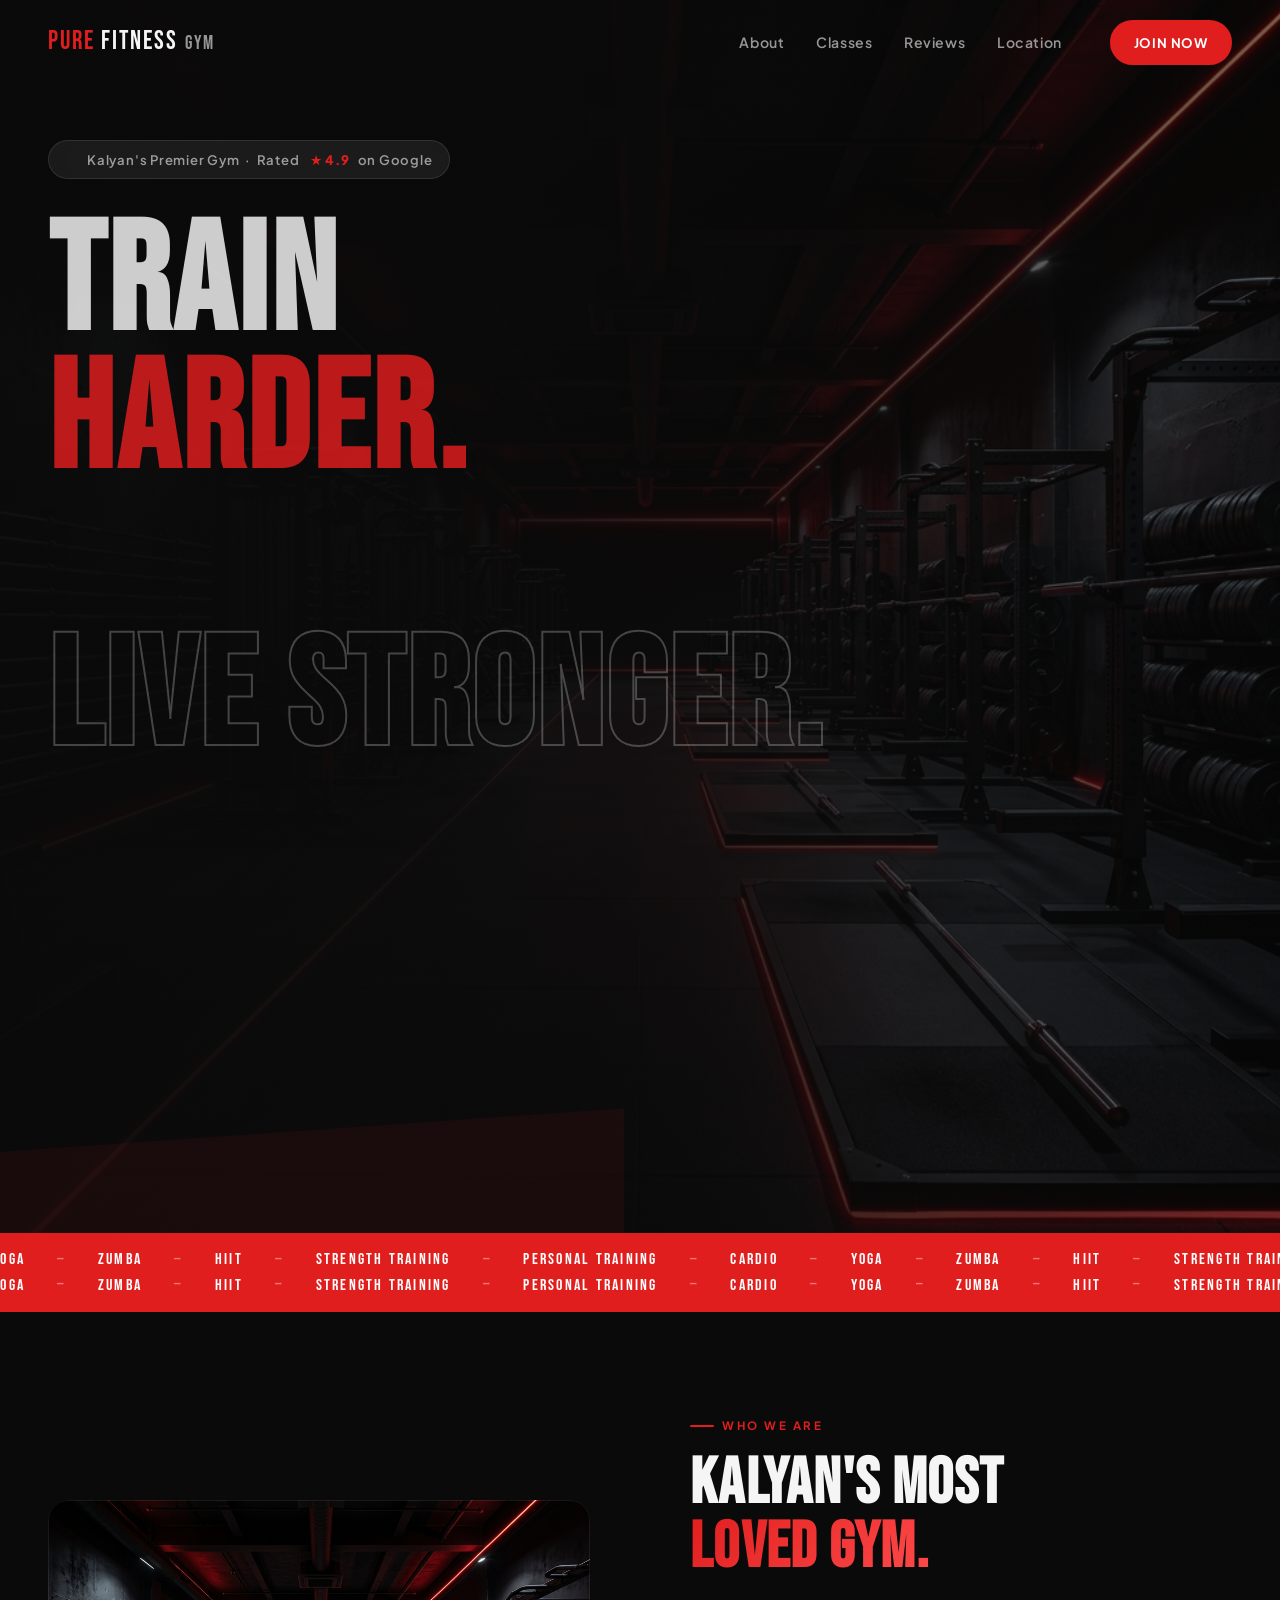
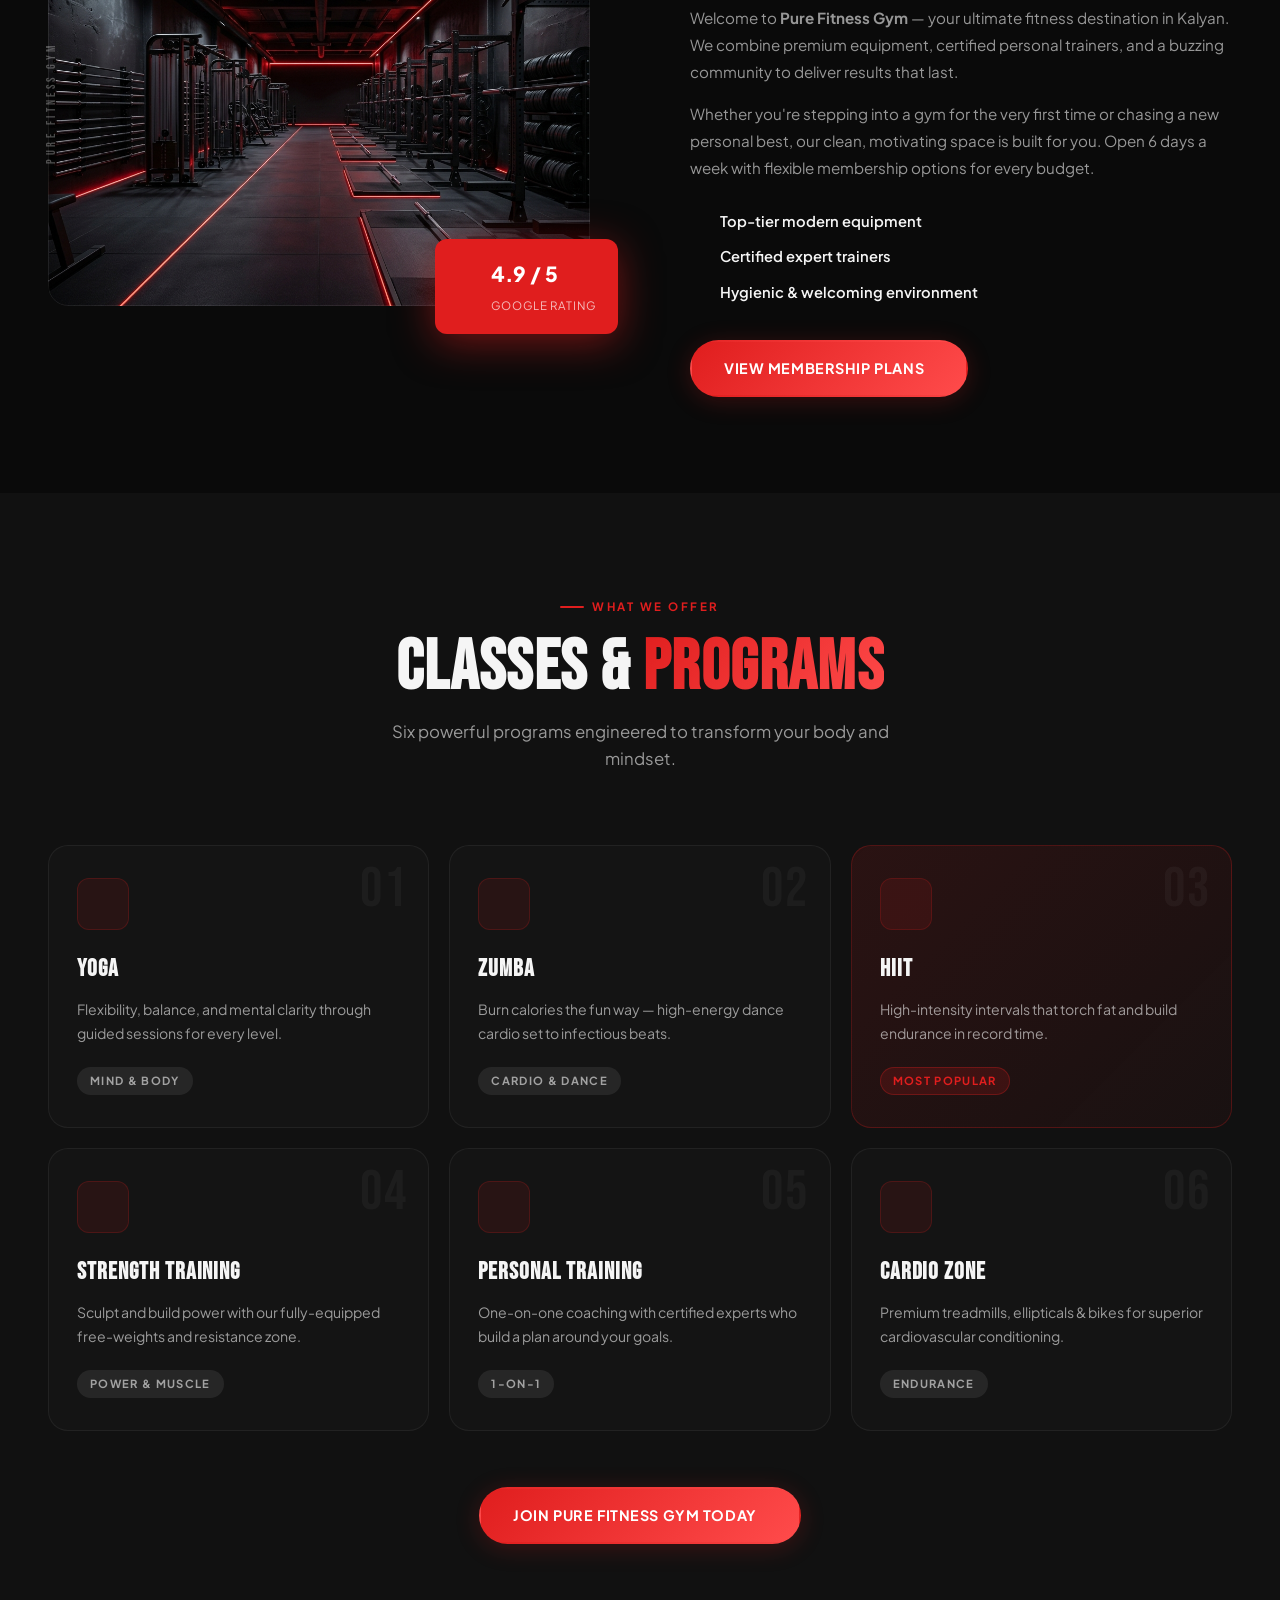
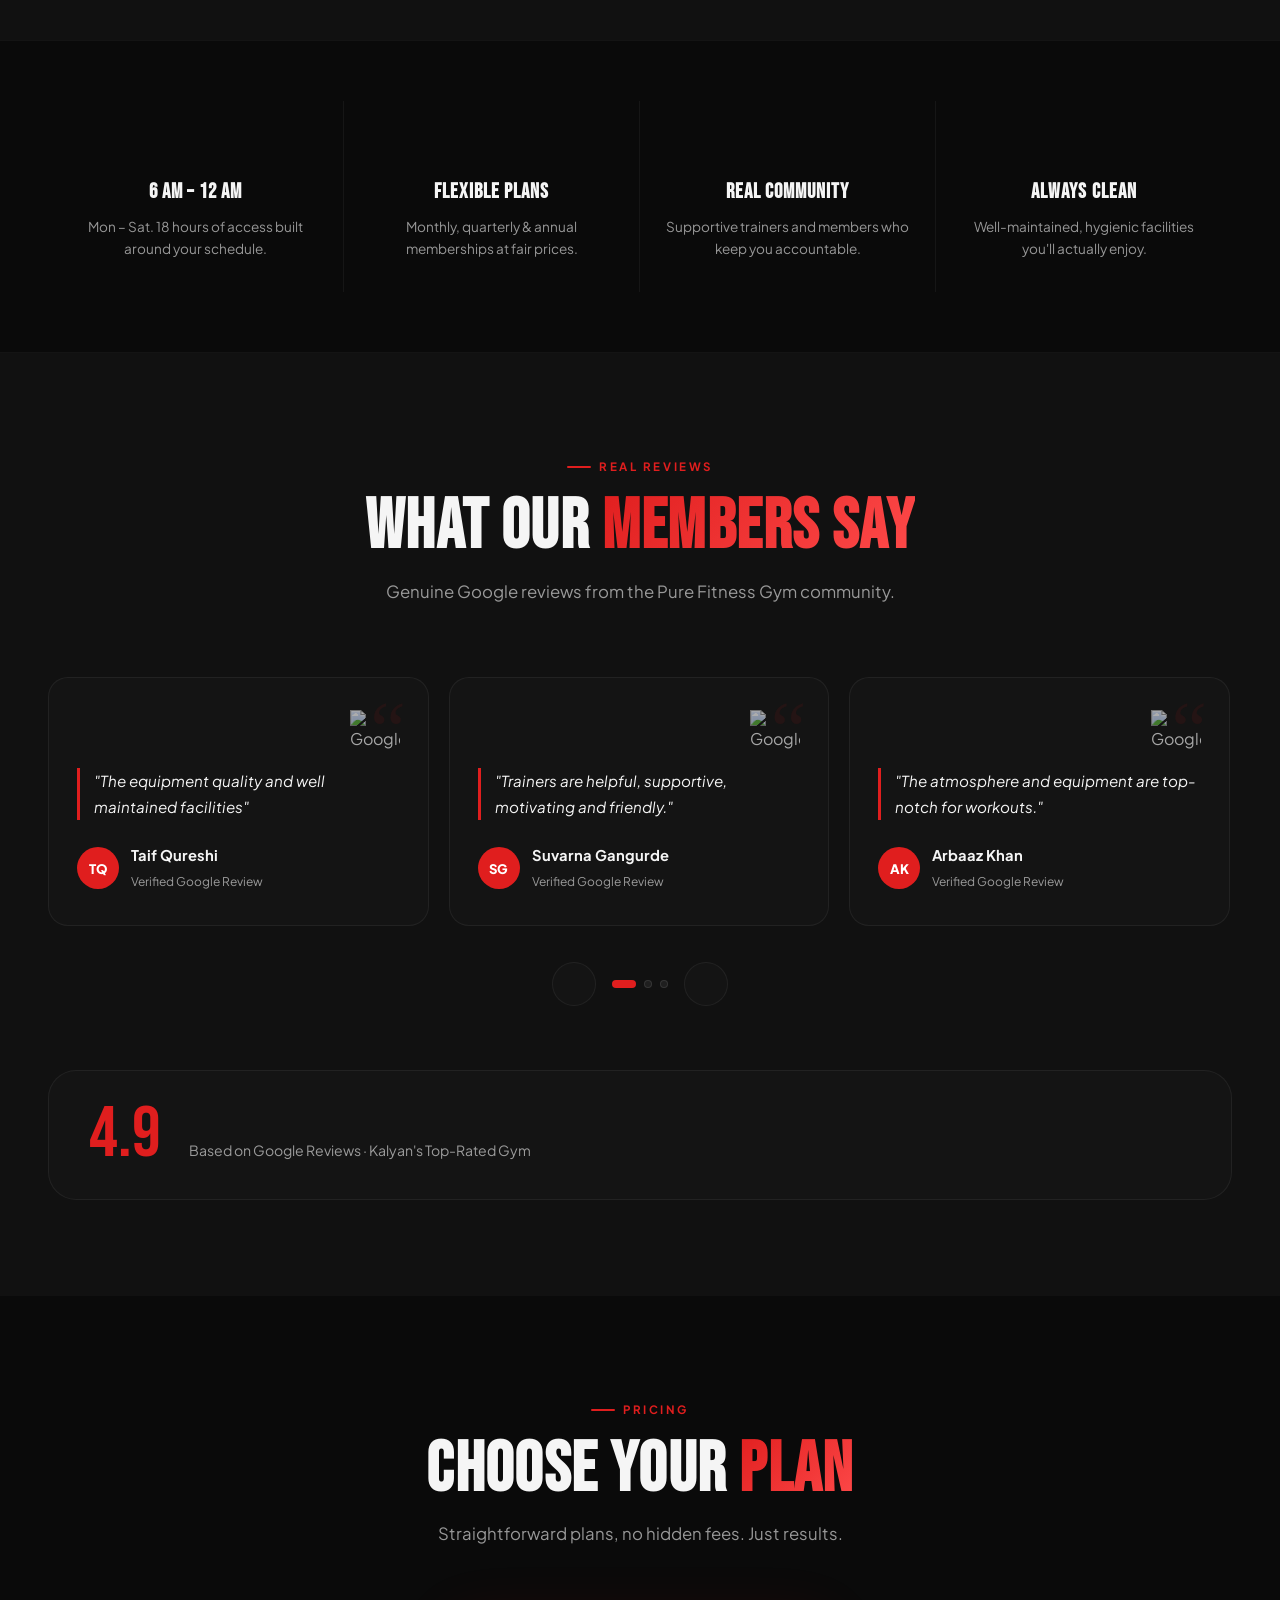
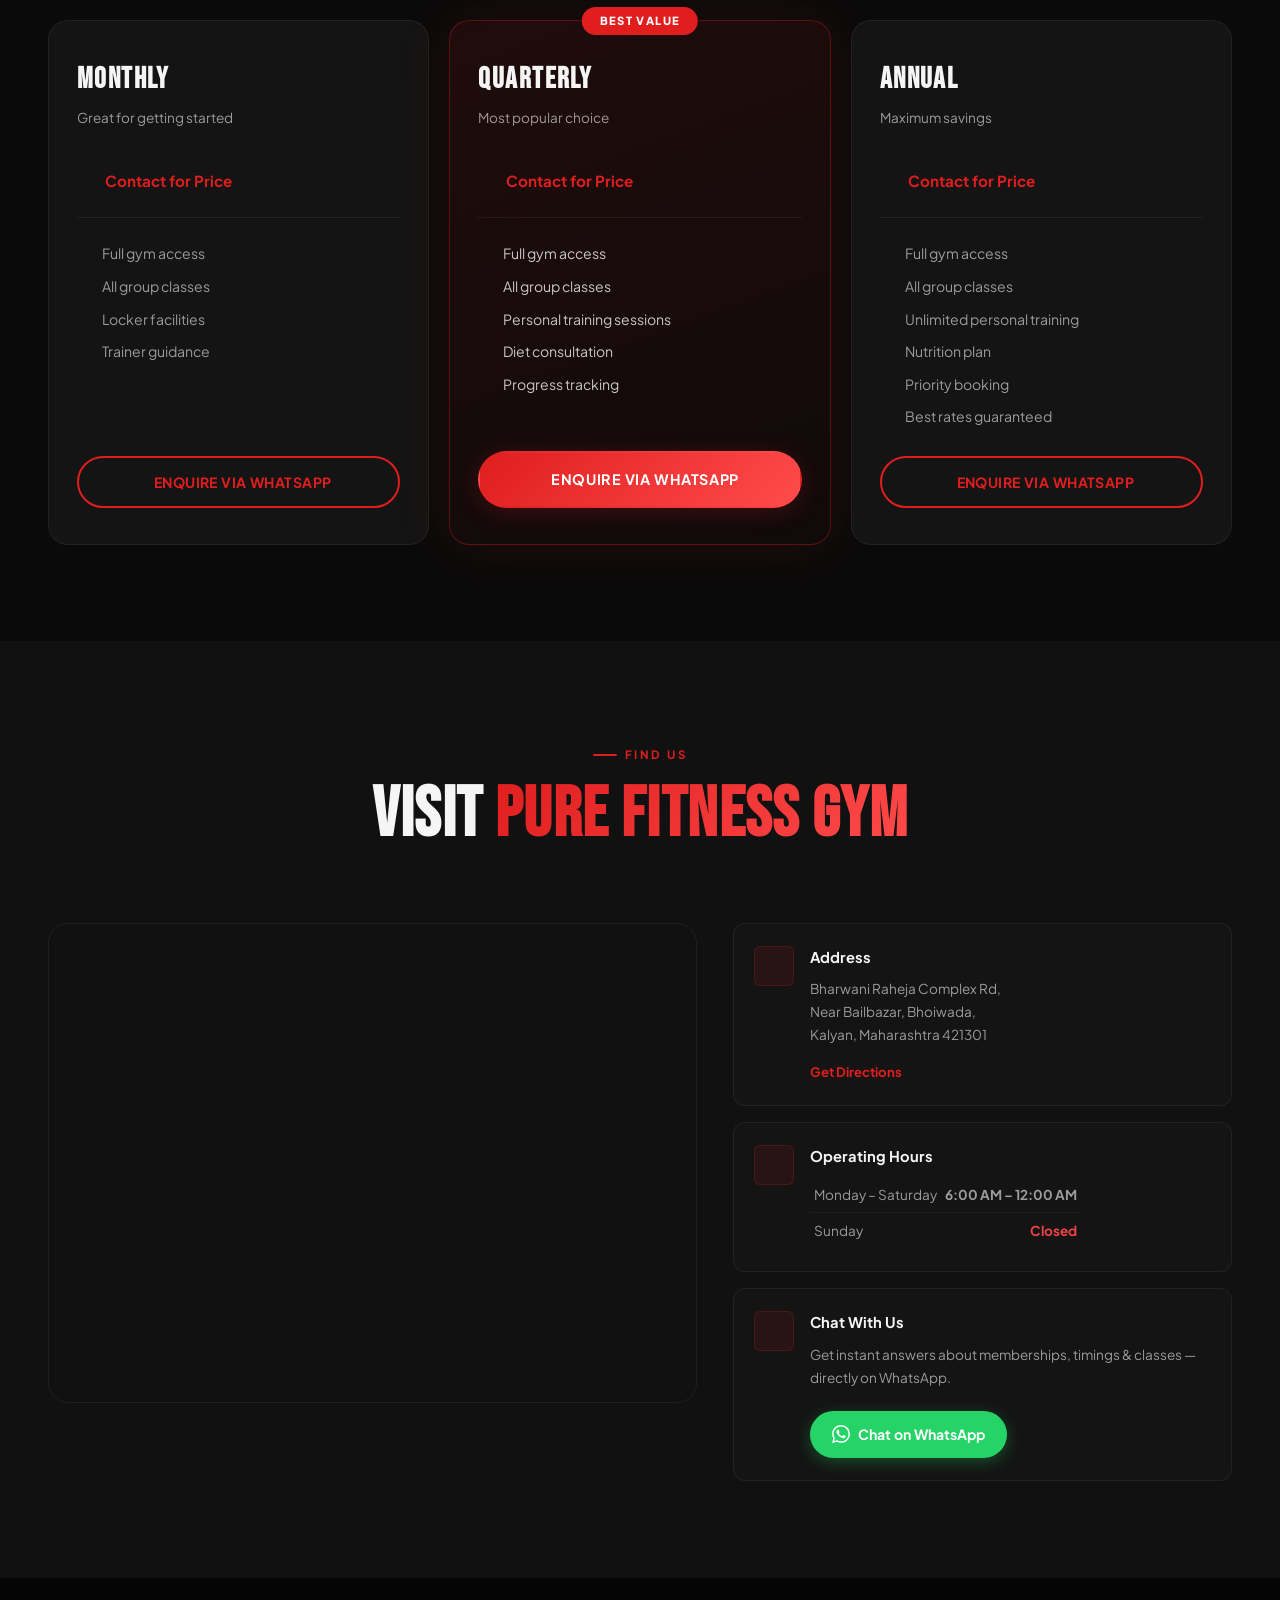
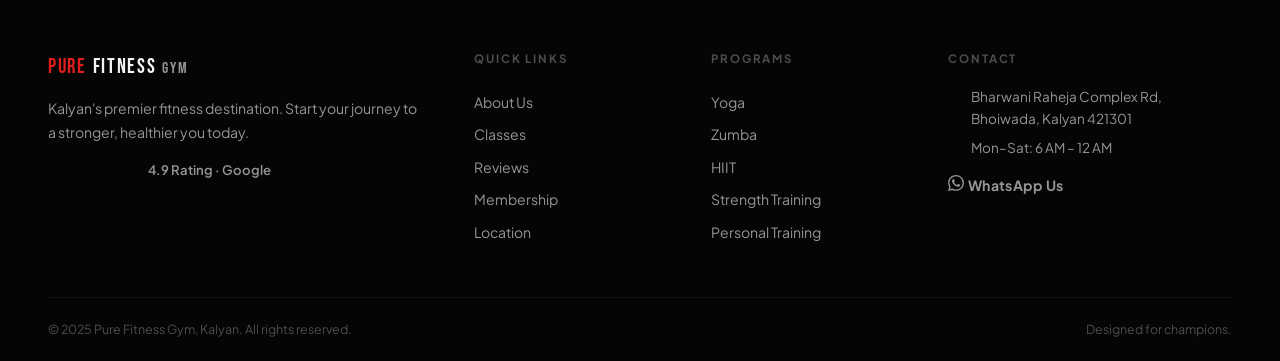
==== commit a43ecb6b: "SEO Changes" ====
--- a/index.html
+++ b/index.html
@@ -2,14 +2,19 @@
 <html lang="en">
 
 <head>
-  <!-- Google tag (gtag.js) -->
+  <!-- Google tag (gtag.js) — GA4 + Google Ads
+       One script tag loads both properties. Never duplicate this block. -->
   <script async src="https://www.googletagmanager.com/gtag/js?id=G-6WQ4S80YRN"></script>
   <script>
     window.dataLayer = window.dataLayer || [];
     function gtag(){dataLayer.push(arguments);}
     gtag('js', new Date());
 
+    /* GA4 — page-view tracking is automatic */
     gtag('config', 'G-6WQ4S80YRN');
+
+    /* Google Ads — required for conversion tracking & remarketing */
+    gtag('config', 'AW-15170545539');
   </script>
 
   <meta charset="UTF-8" />
@@ -753,6 +758,9 @@
   </a>
 
   <script src="main.js"></script>
+  <!-- Analytics & conversion tracking — must load after main.js so all
+       element IDs are already in the DOM when listeners are attached. -->
+  <script src="analytics.js"></script>
 </body>
 
 </html>
